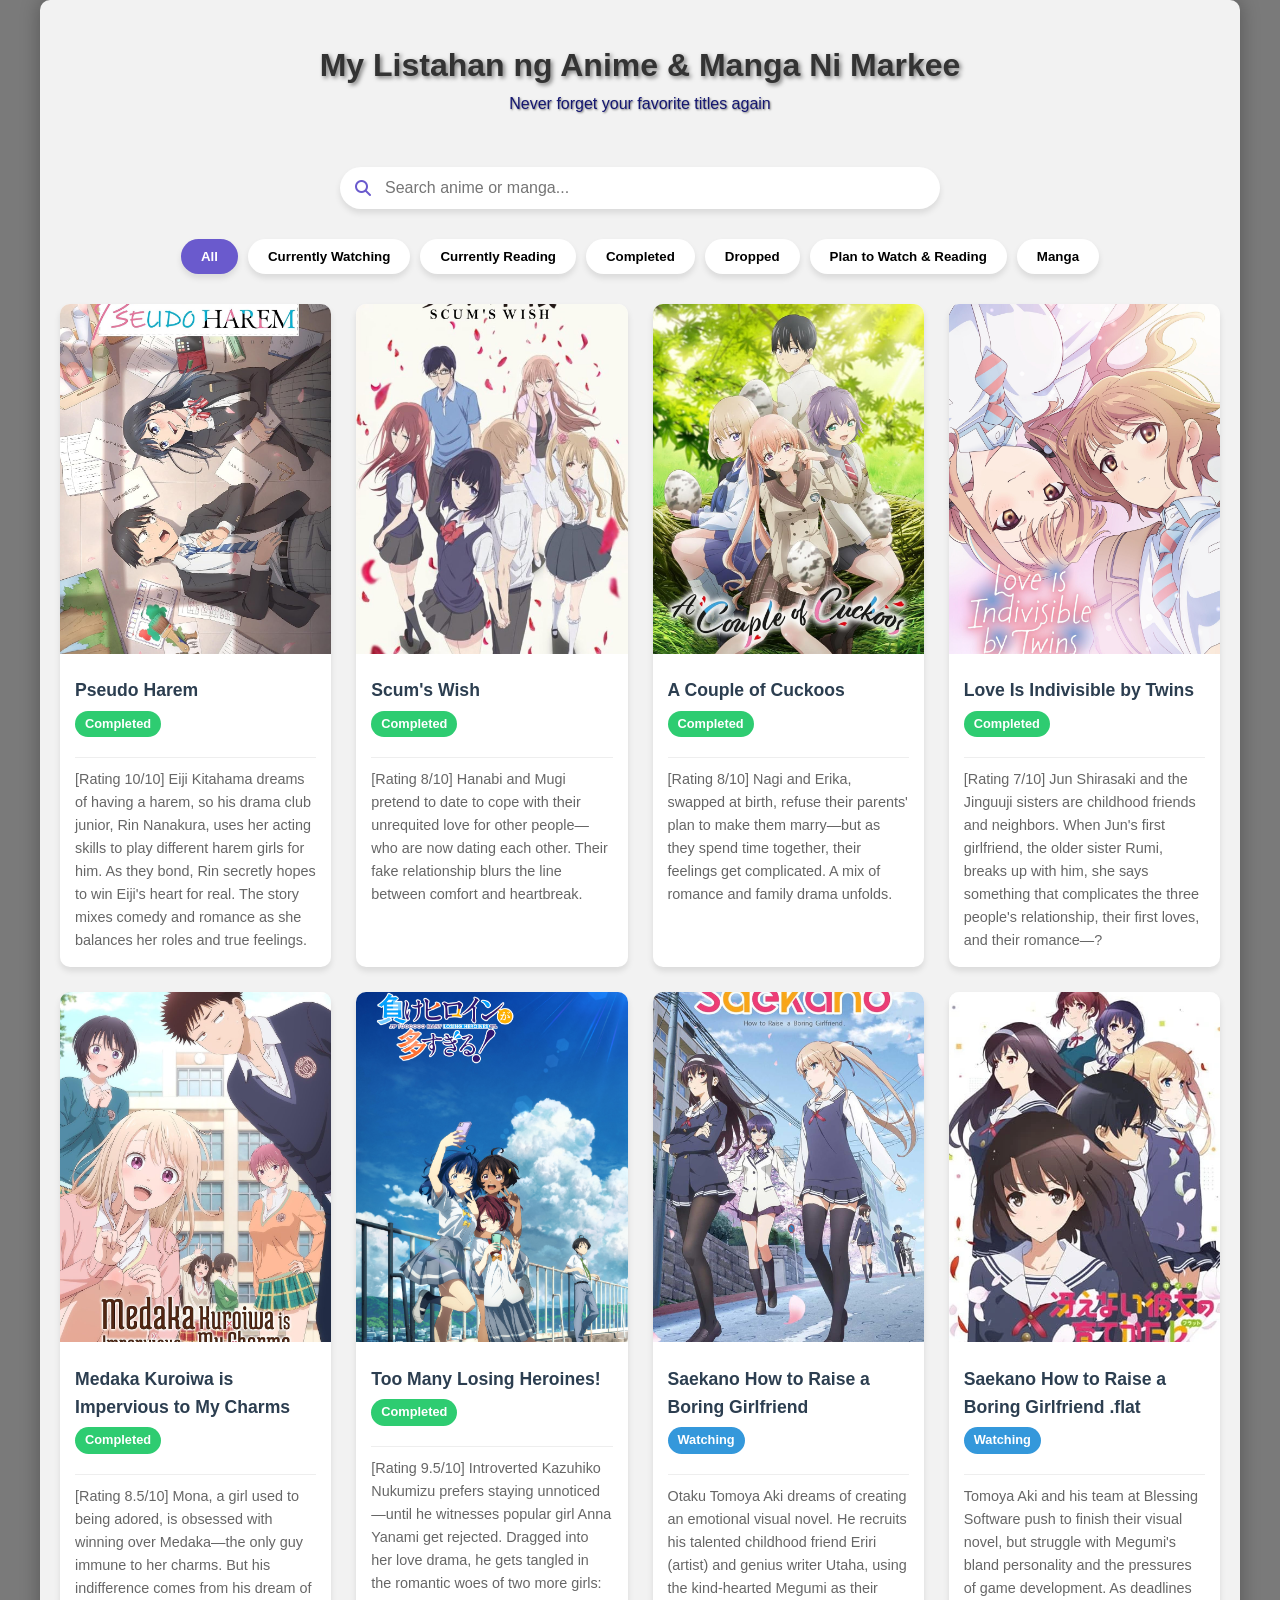
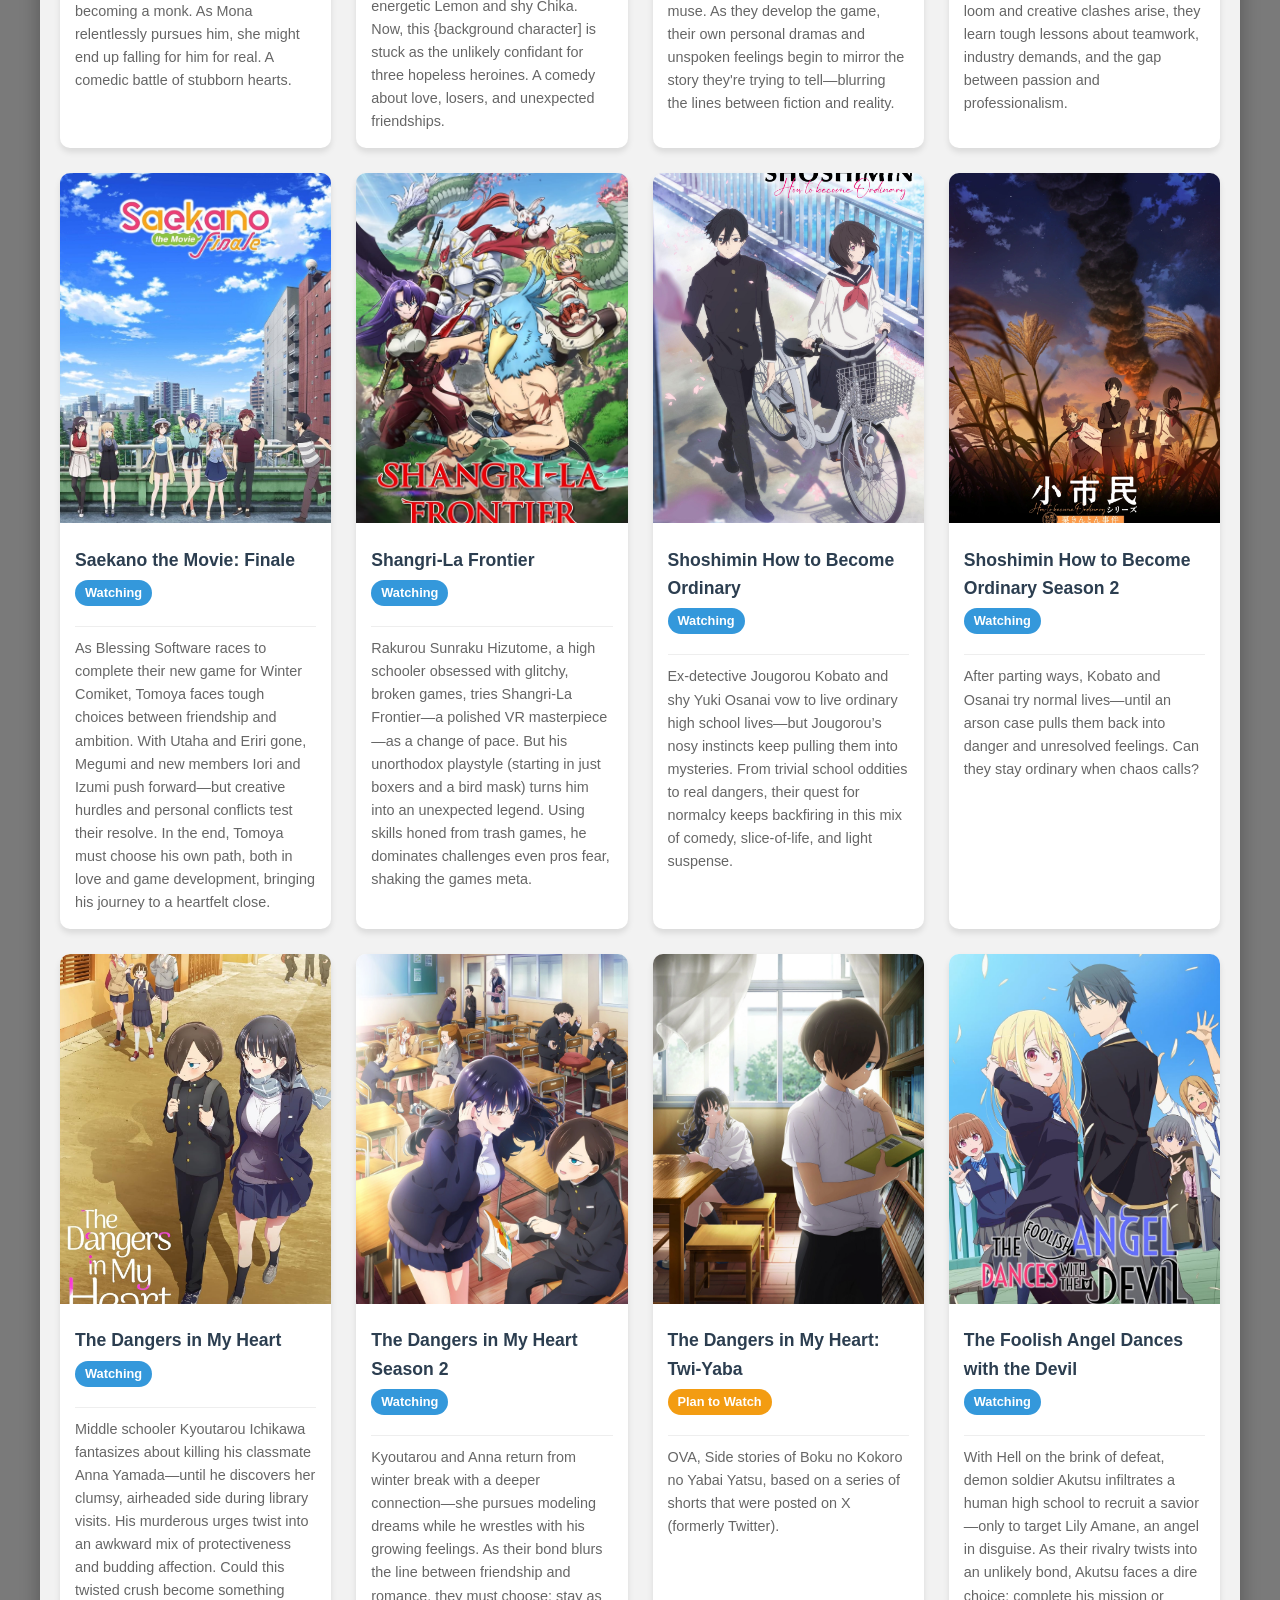
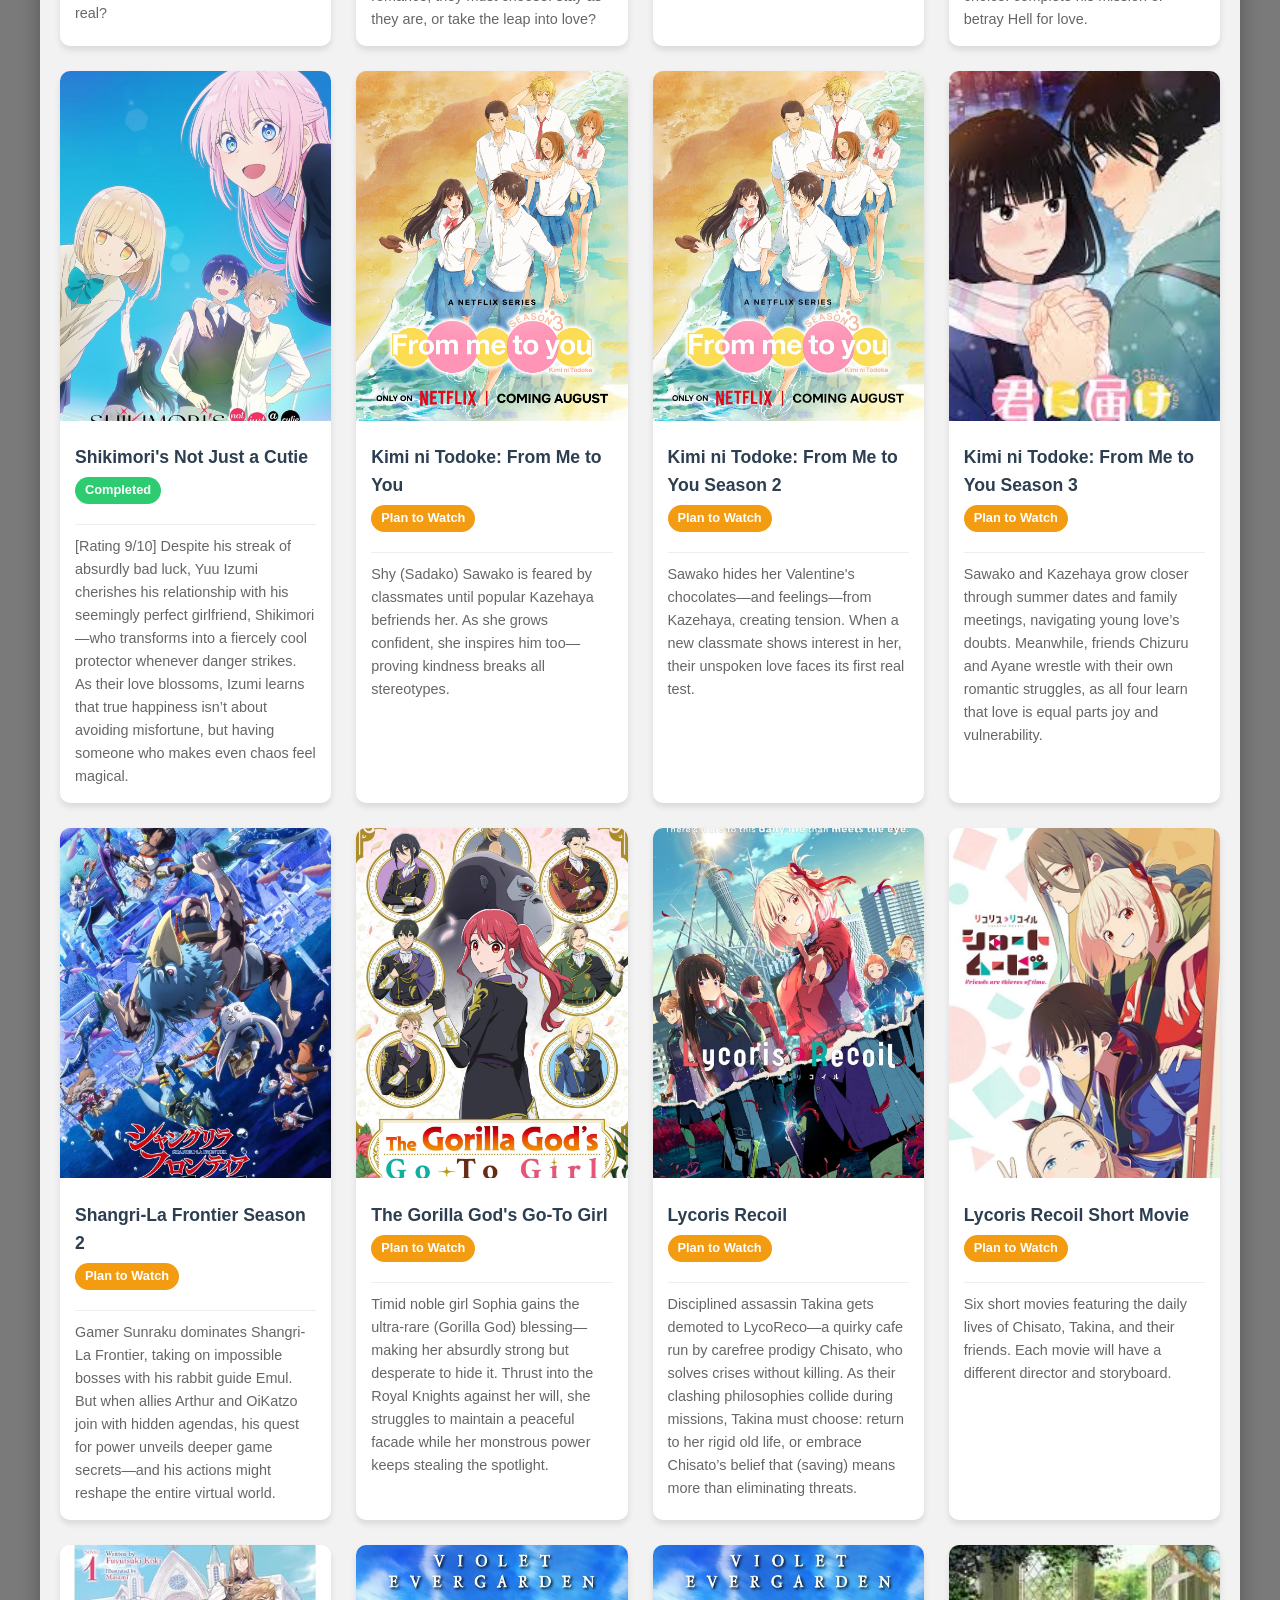
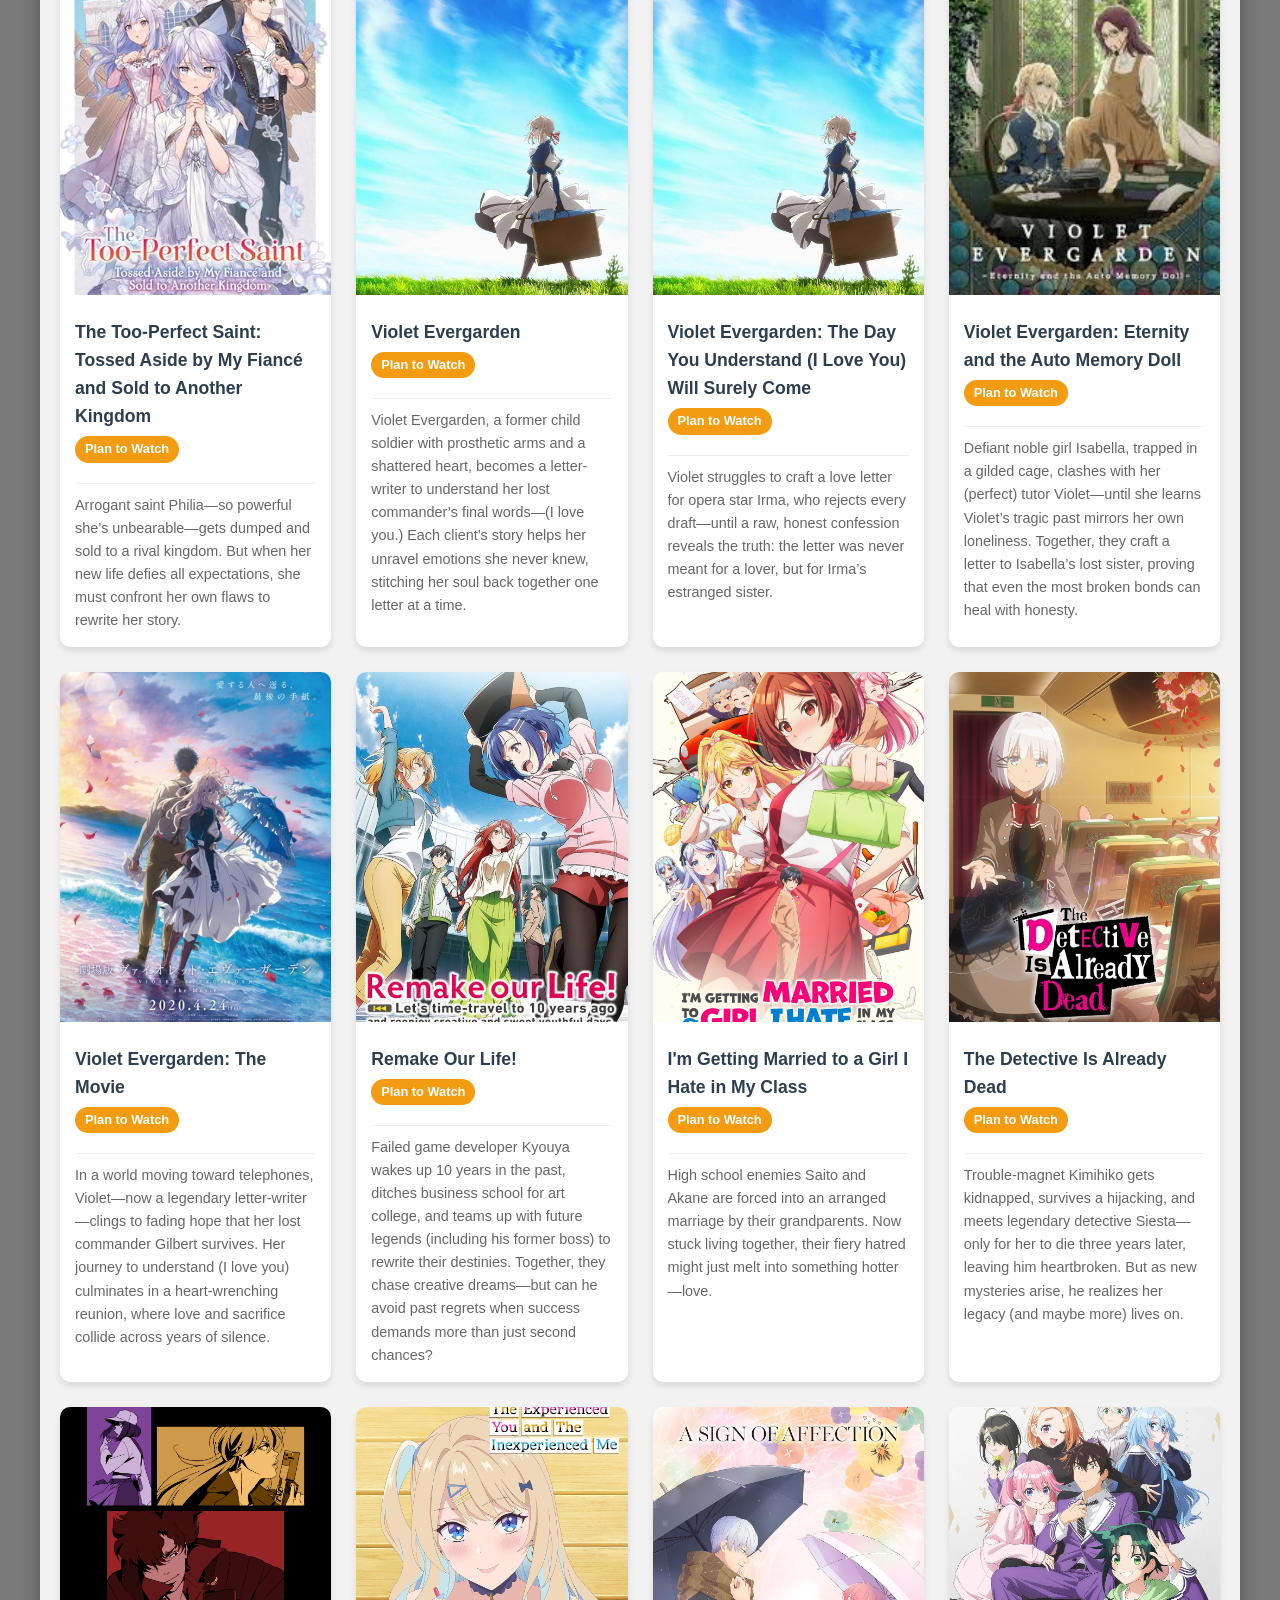
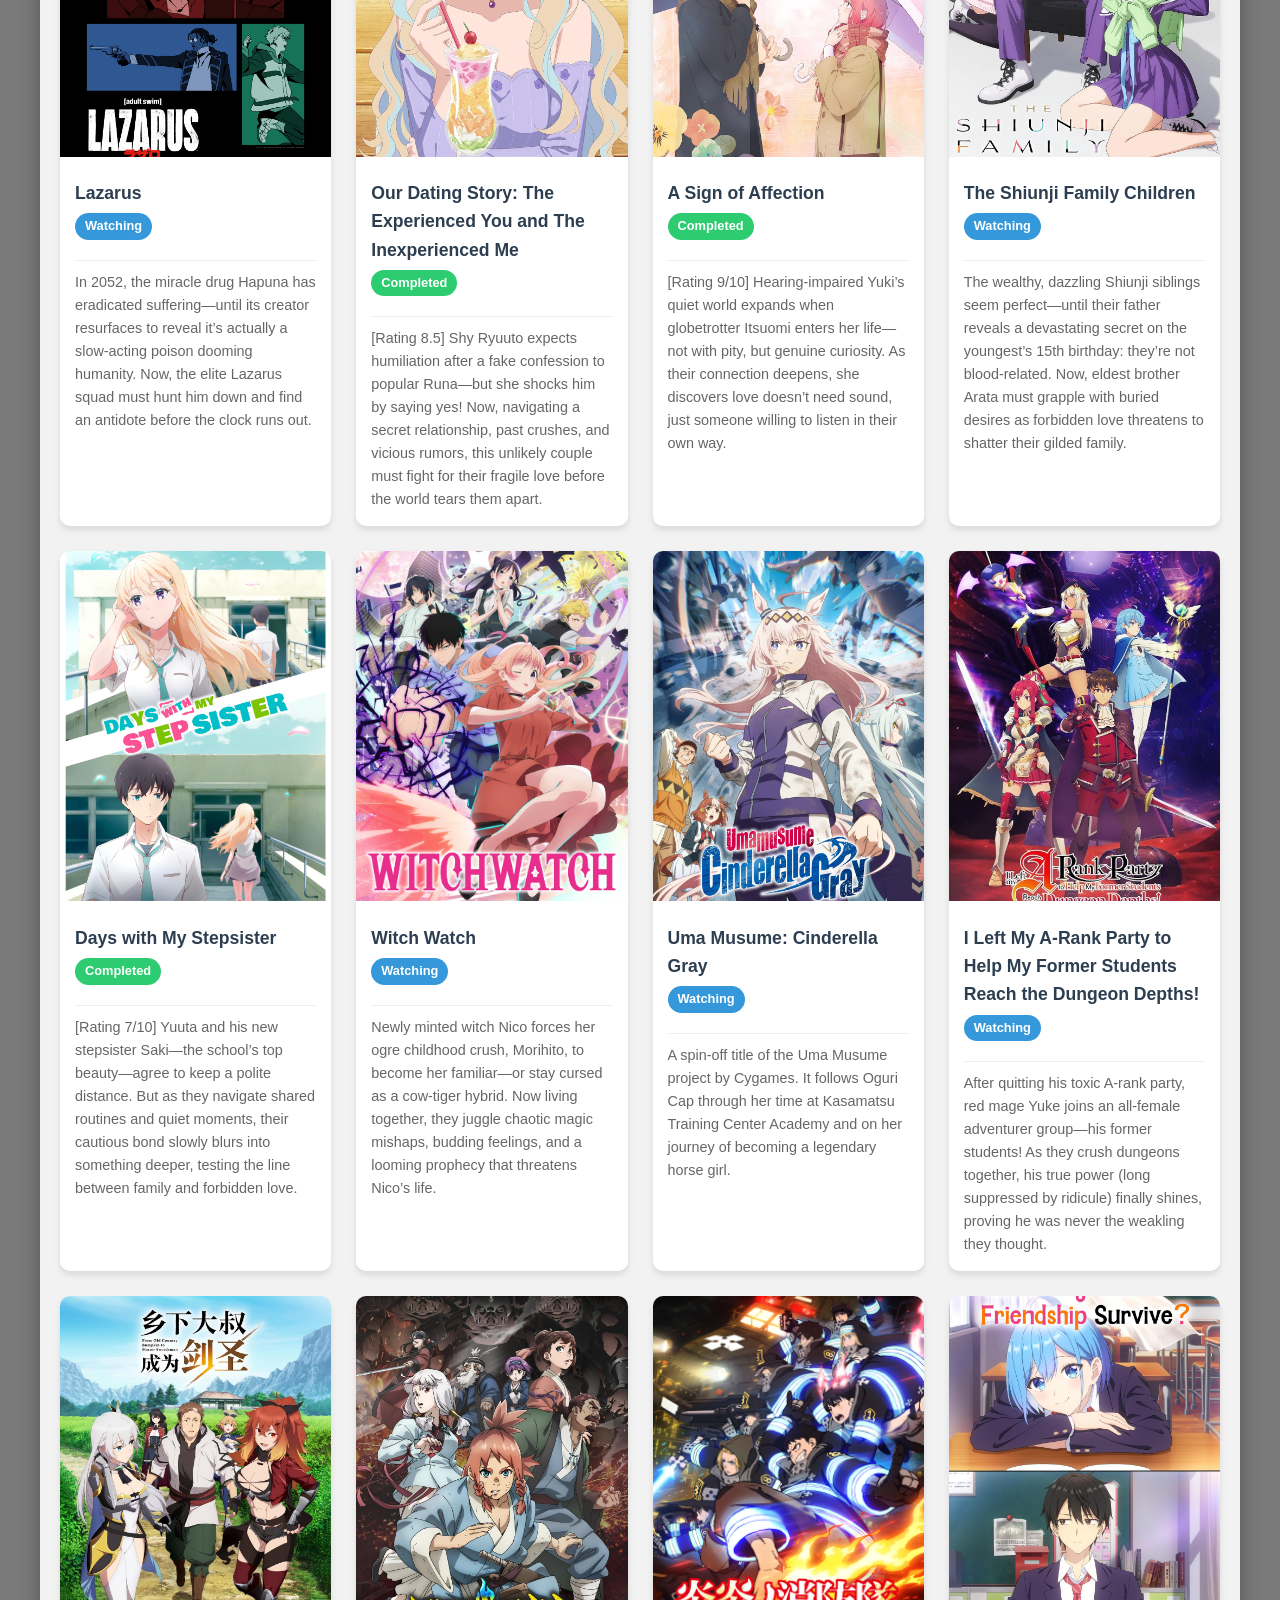
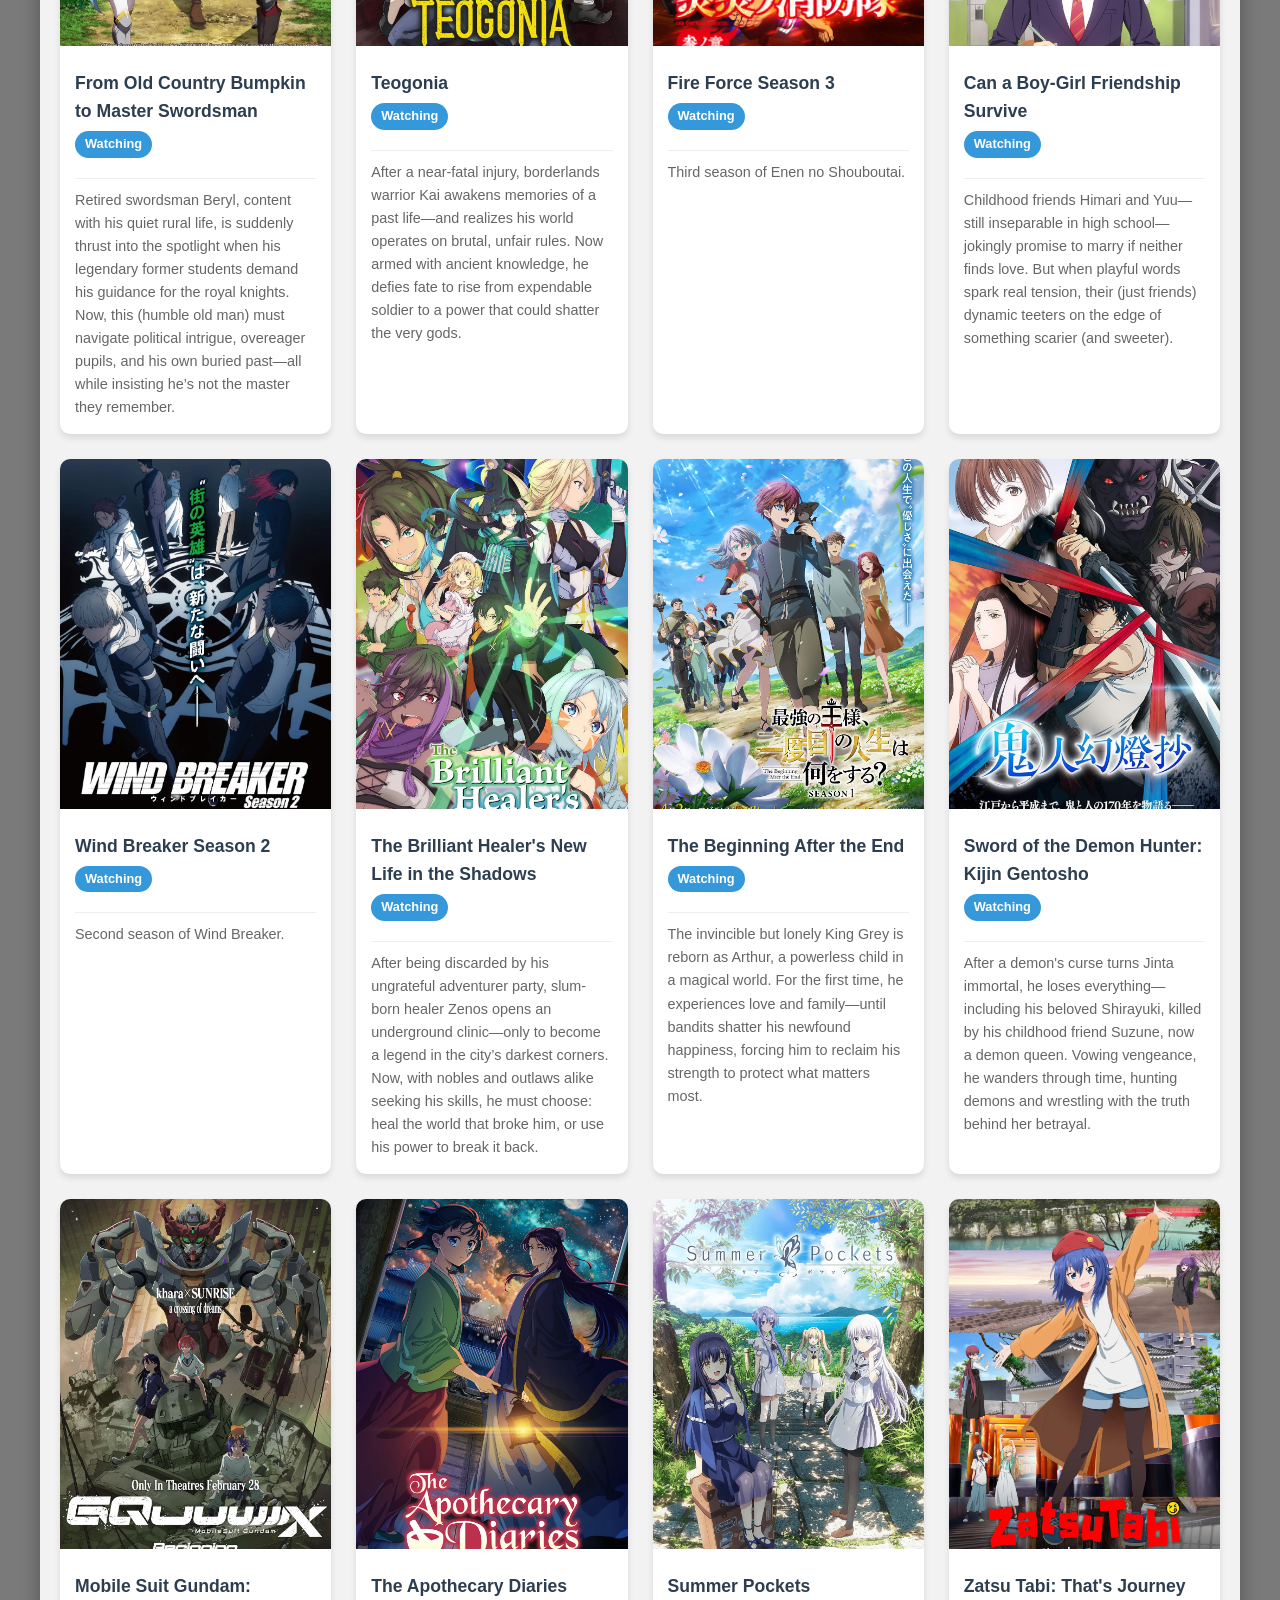
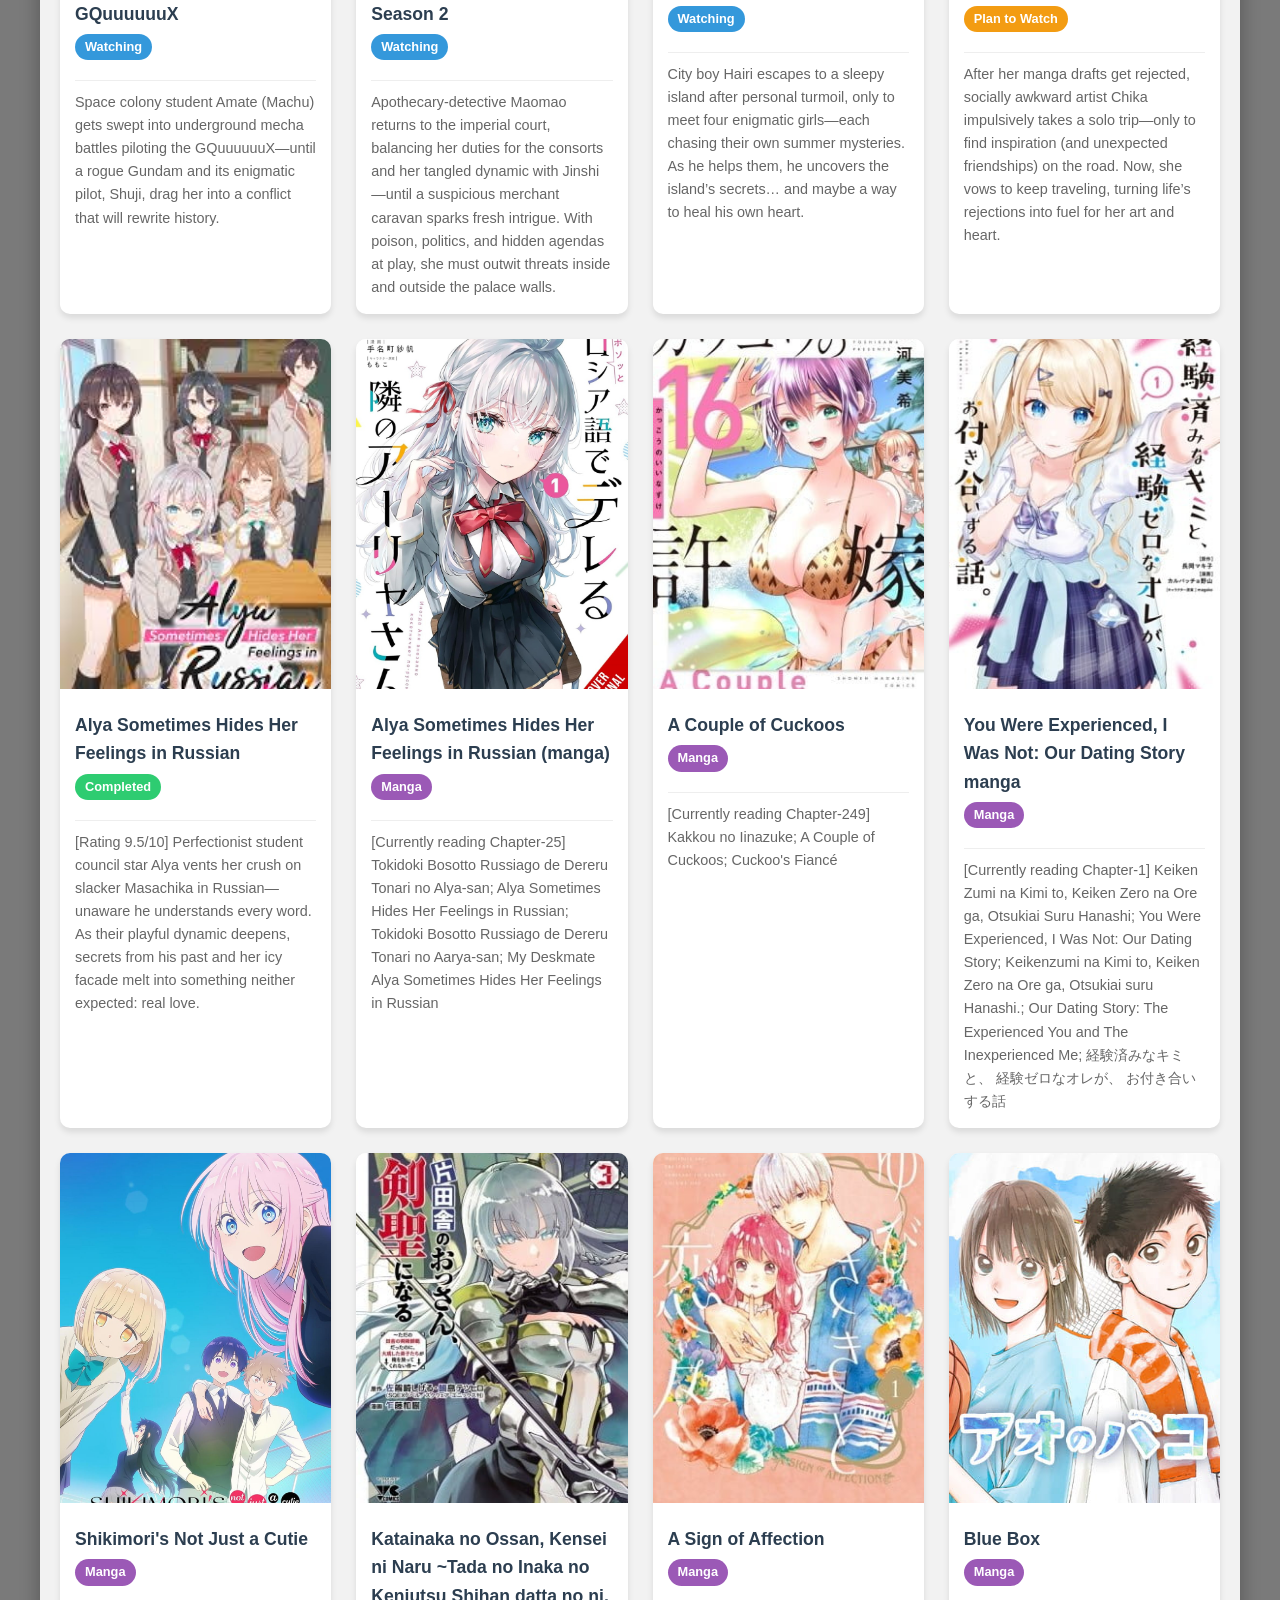
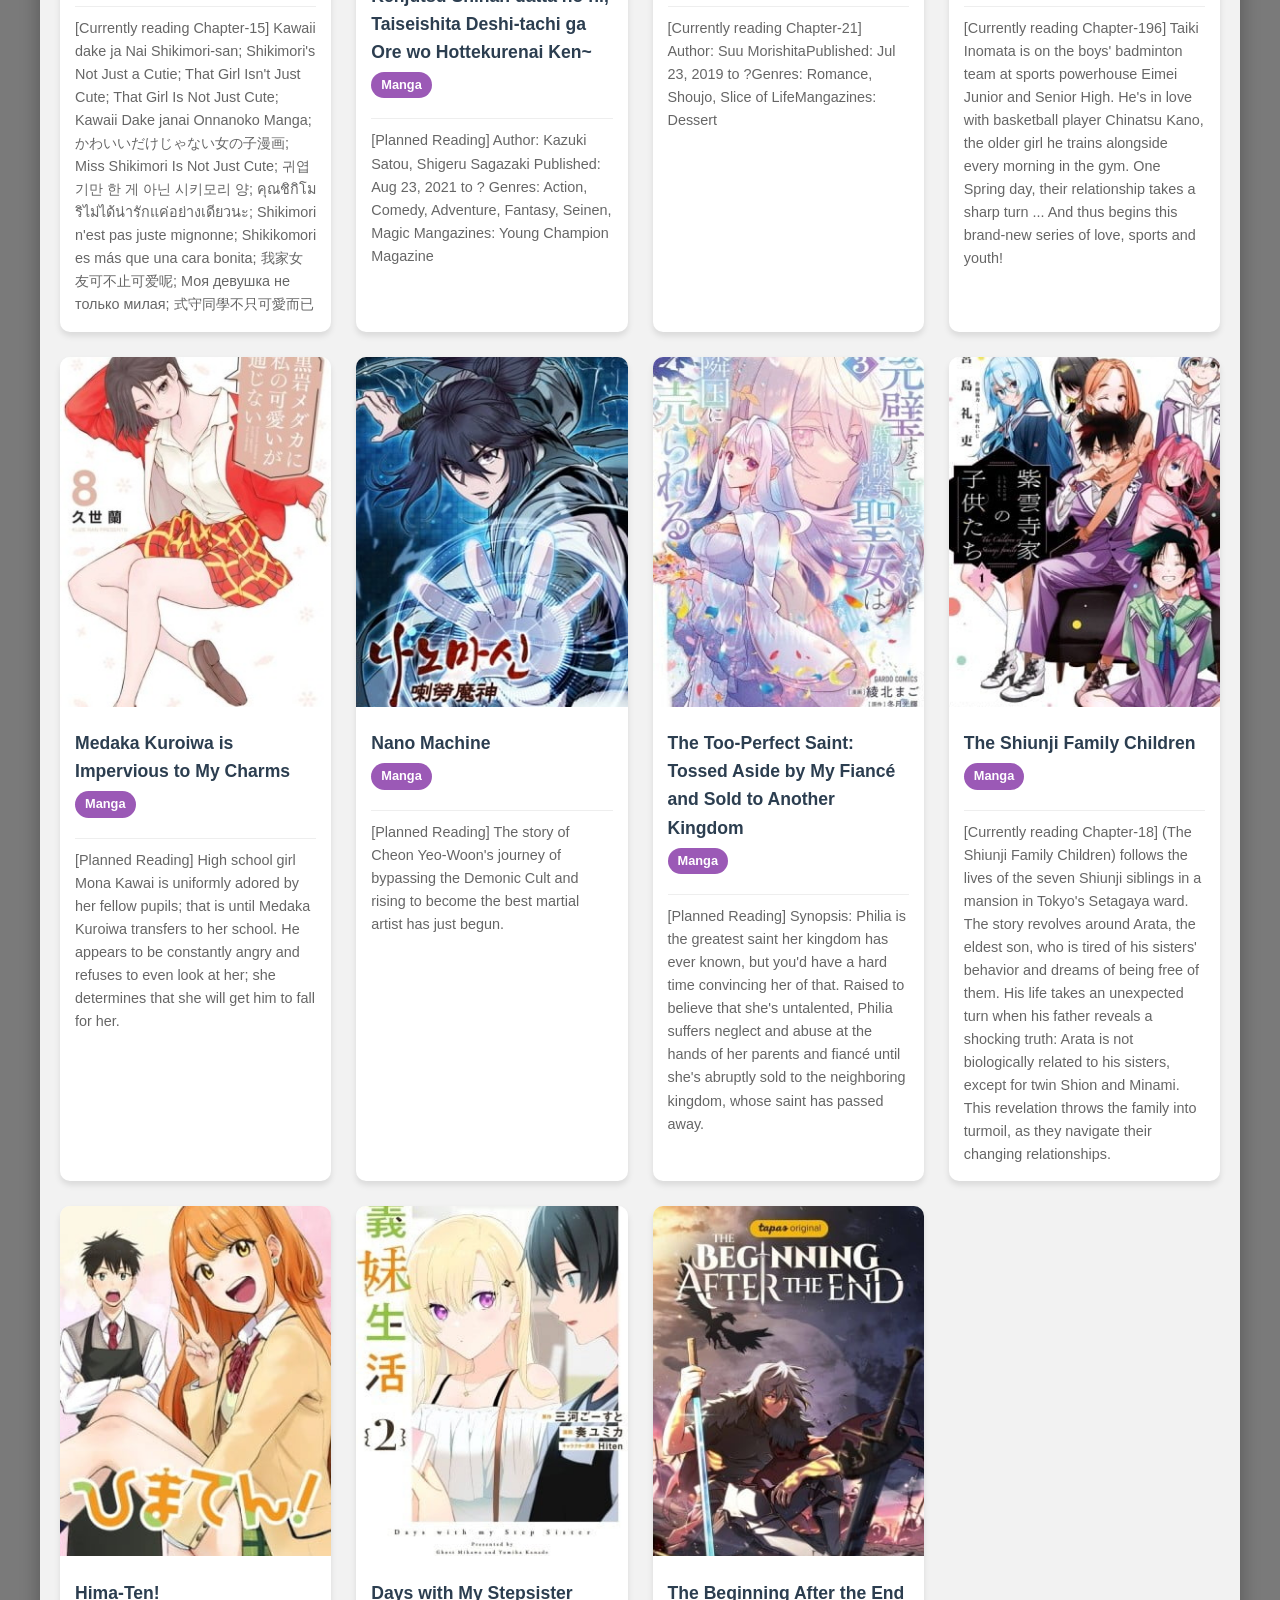
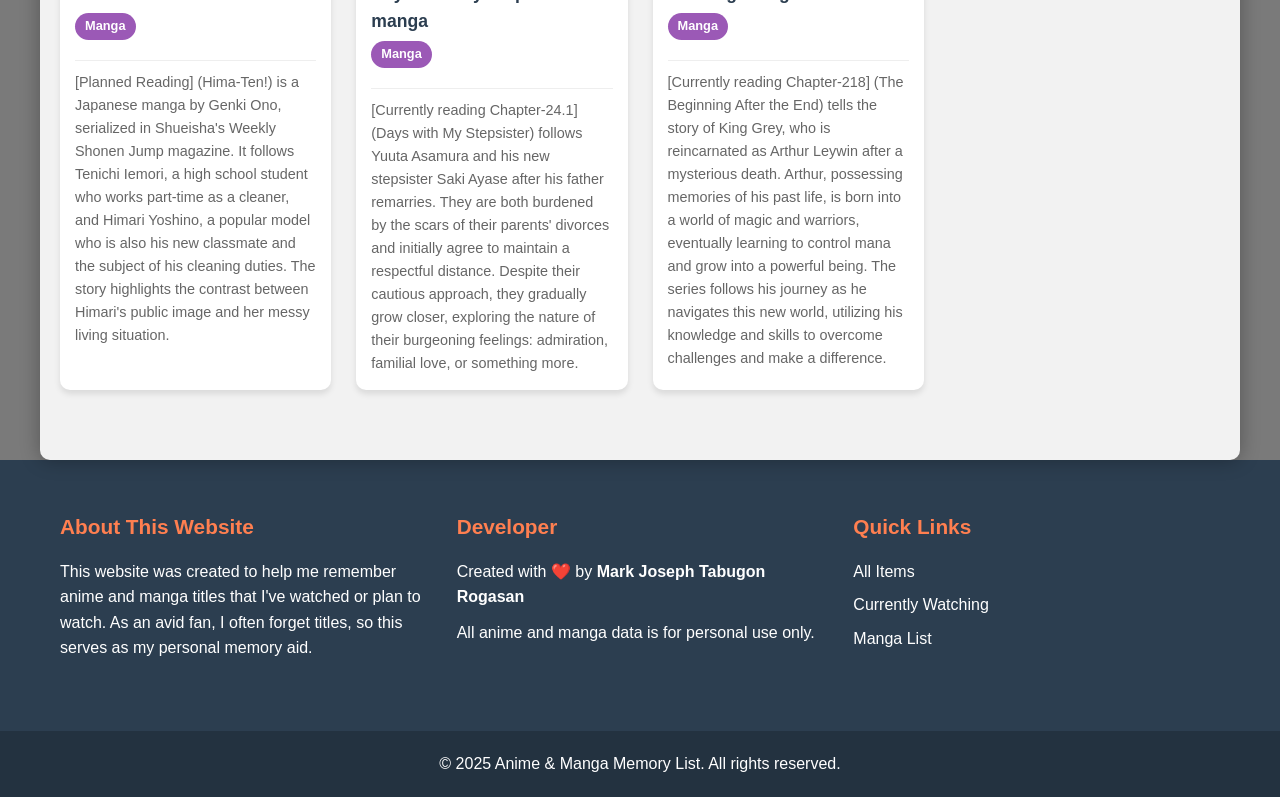
==== index.html @ 75f12914 "Add files via upload" ====
<!DOCTYPE html>
<html lang="en">
<head>
    <meta charset="UTF-8">
    <meta name="viewport" content="width=device-width, initial-scale=1.0">
    <title>My Listahan ng Anime & Manga Ni Markee</title>
    <link rel="stylesheet" href="https://cdnjs.cloudflare.com/ajax/libs/font-awesome/6.4.0/css/all.min.css">
    <link rel="stylesheet" href="style.css">
    <link rel="icon" type="image/png" href="picture/icon.png">
</head>
<body>
    <!-- Loading Screen -->
    <div class="loading-screen" id="loadingScreen">
        <div class="loading-content">
            <img src="image/loading.gif" alt="Meron Loading Image" class="loading-image">
            <div class="loading-spinner"></div>
            <p>Loading your Listahan...</p>
        </div>
    </div>

    <!-- Main Content -->
    <div class="container" id="mainContent">
        <header>
            <h1>My Listahan ng Anime & Manga Ni Markee</h1>
            <p>Never forget your favorite titles again</p>
        </header>

        <div class="search-container">
            <input type="text" id="searchInput" placeholder="Search anime or manga...">
            <i class="fas fa-search search-icon"></i>
        </div>

        <div class="tabs">
            <button class="tab-button active" data-category="all">All</button>
            <button class="tab-button" data-category="watching">Currently Watching</button>
            <button class="tab-button" data-category="reading">Currently Reading</button>
            <button class="tab-button" data-category="completed">Completed</button>
            <button class="tab-button" data-category="dropped">Dropped</button>
            <button class="tab-button" data-category="planned">Plan to Watch & Reading</button>
            <button class="tab-button" data-category="manga">Manga</button>
        </div>

        <div class="content-grid" id="contentGrid">
            <!-- Items will be loaded here via JavaScript -->
        </div>

        <!-- Video Modal -->
        <div class="modal" id="videoModal">
            <div class="modal-content">
                <span class="close-modal">&times;</span>
                <div class="video-container">
                    <iframe id="videoFrame" width="560" height="315" frameborder="0" allowfullscreen></iframe>
                </div>
                <div class="video-notes" id="videoNotes"></div>
            </div>
        </div>
    </div>

    <footer>
        <div class="footer-content">
            <div class="footer-section">
                <h3>About This Website</h3>
                <p>This website was created to help me remember anime and manga titles that I've watched or plan to watch. As an avid fan, I often forget titles, so this serves as my personal memory aid.</p>
            </div>
            <div class="footer-section">
                <h3>Developer</h3>
                <p>Created with ❤️ by <strong>Mark Joseph Tabugon Rogasan</strong></p>
                <p>All anime and manga data is for personal use only.</p>
            </div>
            <div class="footer-section">
                <h3>Quick Links</h3>
                <ul>
                    <li><a href="#" class="tab-link" data-category="all">All Items</a></li>
                    <li><a href="#" class="tab-link" data-category="watching">Currently Watching</a></li>
                    <li><a href="#" class="tab-link" data-category="manga">Manga List</a></li>
                </ul>
            </div>
        </div>
        <div class="footer-bottom">
            <p>&copy; 2025 Anime & Manga Memory List. All rights reserved.</p>
        </div>
    </footer>

    <script src="script.js"></script>
</body>
</html>
---- style.css ----
:root {
    --primary-color: #6a5acd;
    --secondary-color: #9370db;
    --accent-color: #ff7f50;
    --dark-color: #2c3e50;
    --light-color: #f8f9fa;
    --text-color: #333;
    --text-light: #fff;
    --shadow: 0 4px 6px rgba(0, 0, 0, 0.1);
    --transition: all 0.3s ease;
}

* {
    margin: 0;
    padding: 0;
    box-sizing: border-box;
    font-family: 'Segoe UI', Tahoma, Geneva, Verdana, sans-serif;
}

body {
    background-color: #f5f5f5;
    color: var(--text-color);
    line-height: 1.6;
}

/* Loading Screen */
.loading-screen {
    position: fixed;
    top: 0;
    left: 0;
    width: 100%;
    height: 100%;
    background-color: var(--dark-color);
    display: flex;
    justify-content: center;
    align-items: center;
    z-index: 9999;
    transition: opacity 0.5s ease;
}

.loading-content {
    text-align: center;
    color: var(--text-light);
}

.loading-image {
    width: 150px;
    height: 150px;
    object-fit: contain;
    margin-bottom: 20px;
    border-radius: 50%;
    animation: pulse 2s infinite;
}

.loading-spinner {
    border: 5px solid rgba(255, 255, 255, 0.3);
    border-radius: 50%;
    border-top: 5px solid var(--accent-color);
    width: 50px;
    height: 50px;
    animation: spin 1s linear infinite;
    margin: 20px auto;
}
/* ===== Background Styles ===== */
body {
    background-image: url('image/background.jpg');
    background-size: cover;
    background-attachment: fixed;
    background-position: center;
    background-repeat: no-repeat;
    min-height: 100vh;
    position: relative;
}

body::before {
    content: '';
    position: absolute;
    top: 0;
    left: 0;
    width: 100%;
    height: 100%;
    background-color: rgba(0, 0, 0, 0.5); /* Dark overlay for better readability */
    z-index: -1;
}

.container {
    background-color: rgba(255, 255, 255, 0.9); /* Semi-transparent white background */
    border-radius: 10px;
    box-shadow: 0 0 20px rgba(0, 0, 0, 0.3);
    margin: 20px auto;
    padding: 20px;
    max-width: 1200px;
    position: relative;
    z-index: 1;
}


@keyframes spin {
    0% { transform: rotate(0deg); }
    100% { transform: rotate(360deg); }
}

@keyframes pulse {
    0% { transform: scale(1); }
    50% { transform: scale(1.1); }
    100% { transform: scale(1); }
}

/* Main Container */
.container {
    max-width: 1200px;
    margin: 0 auto;
    padding: 20px;
    opacity: 0;
    transform: translateY(20px);
    transition: var(--transition);
}

.container.loaded {
    opacity: 1;
    transform: translateY(0);
}

header {
    text-align: center;
    margin-bottom: 30px;
    padding: 20px 0;
}

header h1 {
    color: #1a1a1a;    /* Almost black */
color: #2e2e2e;    /* Super dark gray */
color: #333333;    /* Common dark UI gray */


    text-shadow: 2px 2px 4px rgba(0, 0, 0, 0.5);
}

header p {
    color: #141670;
    text-shadow: 1px 1px 2px rgba(0, 0, 0, 0.5);
}

/* Search */
.search-container {
    position: relative;
    max-width: 600px;
    margin: 0 auto 30px;
}

#searchInput {
    width: 100%;
    padding: 12px 20px;
    padding-left: 45px;
    border: none;
    border-radius: 30px;
    font-size: 1rem;
    box-shadow: var(--shadow);
    transition: var(--transition);
}

#searchInput:focus {
    outline: none;
    box-shadow: 0 4px 12px rgba(0, 0, 0, 0.15);
}

.search-icon {
    position: absolute;
    left: 15px;
    top: 50%;
    transform: translateY(-50%);
    color: var(--primary-color);
}

/* Tabs */
.tabs {
    display: flex;
    justify-content: center;
    flex-wrap: wrap;
    gap: 10px;
    margin-bottom: 30px;
}

.tab-button {
    padding: 10px 20px;
    background-color: white;
    border: none;
    border-radius: 30px;
    cursor: pointer;
    font-weight: 600;
    transition: var(--transition);
    box-shadow: var(--shadow);
}

.tab-button:hover {
    background-color: var(--secondary-color);
    color: white;
}

.tab-button.active {
    background-color: var(--primary-color);
    color: white;
}

/* Content Grid */
.content-grid {
    display: grid;
    grid-template-columns: repeat(auto-fill, minmax(250px, 1fr));
    gap: 25px;
    margin-bottom: 50px;
}

.content-item {
    background-color: white;
    border-radius: 10px;
    overflow: hidden;
    box-shadow: var(--shadow);
    transition: var(--transition);
    position: relative;
}

.content-item:hover {
    transform: translateY(-5px);
    box-shadow: 0 10px 20px rgba(0, 0, 0, 0.1);
}

.item-image {
    width: 100%;
    height: 350px;
    object-fit: cover;
    cursor: pointer;
    position: relative;
}

.item-image::after {
    content: '';
    position: absolute;
    top: 0;
    left: 0;
    width: 100%;
    height: 100%;
    background-color: rgba(0, 0, 0, 0.3);
    opacity: 0;
    transition: var(--transition);
}

.item-image:hover::after {
    opacity: 1;
}

.play-button {
    position: absolute;
    top: 50%;
    left: 50%;
    transform: translate(-50%, -50%);
    color: white;
    font-size: 3rem;
    opacity: 0;
    transition: var(--transition);
    z-index: 2;
}

.content-item:hover .play-button {
    opacity: 0.8;
}

.item-info {
    padding: 15px;
}

.item-title {
    font-size: 1.1rem;
    margin-bottom: 5px;
    color: var(--dark-color);
}

.item-status {
    display: inline-block;
    padding: 3px 10px;
    border-radius: 20px;
    font-size: 0.8rem;
    font-weight: 600;
    margin-bottom: 10px;
}

.status-watching {
    background-color: #3498db;
    color: white;
}

.status-completed {
    background-color: #2ecc71;
    color: white;
}

.status-dropped {
    background-color: #e74c3c;
    color: white;
}

.status-planned {
    background-color: #f39c12;
    color: white;
}

.status-manga {
    background-color: #9b59b6;
    color: white;
}

.item-notes {
    font-size: 0.9rem;
    color: #666;
    margin-top: 10px;
    padding-top: 10px;
    border-top: 1px solid #eee;
}

/* Modal */
.modal {
    display: none;
    position: fixed;
    top: 0;
    left: 0;
    width: 100%;
    height: 100%;
    background-color: rgba(0, 0, 0, 0.8);
    z-index: 1000;
    overflow: auto;
}

.modal-content {
    background-color: white;
    margin: 5% auto;
    padding: 20px;
    border-radius: 10px;
    max-width: 800px;
    width: 90%;
    position: relative;
}

.close-modal {
    position: absolute;
    top: 10px;
    right: 20px;
    font-size: 2rem;
    color: #aaa;
    cursor: pointer;
    transition: var(--transition);
}

.close-modal:hover {
    color: var(--dark-color);
}

.video-container {
    position: relative;
    padding-bottom: 56.25%;
    height: 0;
    overflow: hidden;
    margin-bottom: 20px;
}

.video-container iframe {
    position: absolute;
    top: 0;
    left: 0;
    width: 100%;
    height: 100%;
}

.video-notes {
    padding: 15px;
    background-color: #f9f9f9;
    border-radius: 5px;
}

/* Footer */
footer {
    background-color: var(--dark-color);
    color: var(--text-light);
    padding: 50px 0 0;
}

.footer-content {
    max-width: 1200px;
    margin: 0 auto;
    display: grid;
    grid-template-columns: repeat(auto-fit, minmax(300px, 1fr));
    gap: 30px;
    padding: 0 20px;
}

.footer-section {
    margin-bottom: 30px;
}

.footer-section h3 {
    font-size: 1.3rem;
    margin-bottom: 15px;
    color: var(--accent-color);
}

.footer-section p {
    margin-bottom: 10px;
}

.footer-section ul {
    list-style: none;
}

.footer-section ul li {
    margin-bottom: 8px;
}

.footer-section ul li a {
    color: var(--text-light);
    text-decoration: none;
    transition: var(--transition);
}

.footer-section ul li a:hover {
    color: var(--accent-color);
}

.footer-bottom {
    text-align: center;
    padding: 20px 0;
    background-color: rgba(0, 0, 0, 0.2);
    margin-top: 30px;
}

/* Responsive */
@media (max-width: 768px) {
    header h1 {
        font-size: 2rem;
    }

    .content-grid {
        grid-template-columns: repeat(auto-fill, minmax(200px, 1fr));
    }

    .item-image {
        height: 250px;
    }

    .modal-content {
        margin: 10% auto;
        width: 95%;
    }
}
/* Add these new status styles to your CSS */
.status-reading {
    background-color: #3498db;
    color: white;
}

.status-complete {
    background-color: #2ecc71;
    color: white;
}

/* Keep existing status styles */
.status-watching {
    background-color: #3498db;
    color: white;
}

.status-completed {
    background-color: #2ecc71;
    color: white;
}

.status-dropped {
    background-color: #e74c3c;
    color: white;
}

.status-planned {
    background-color: #f39c12;
    color: white;
}

.status-manga {
    background-color: #9b59b6;
    color: white;
}
/* Add this to your CSS */
.item-image[data-has-link] {
    cursor: pointer;
}

.item-image[data-has-link]:hover {
    opacity: 0.9;
}

@media (max-width: 480px) {
    .tabs {
        justify-content: flex-start;
        overflow-x: auto;
        padding-bottom: 10px;
        -webkit-overflow-scrolling: touch;
    }

    .tab-button {
        flex: 0 0 auto;
    }

    .content-grid {
        grid-template-columns: 1fr;
    }

    .footer-content {
        grid-template-columns: 1fr;
    }
}
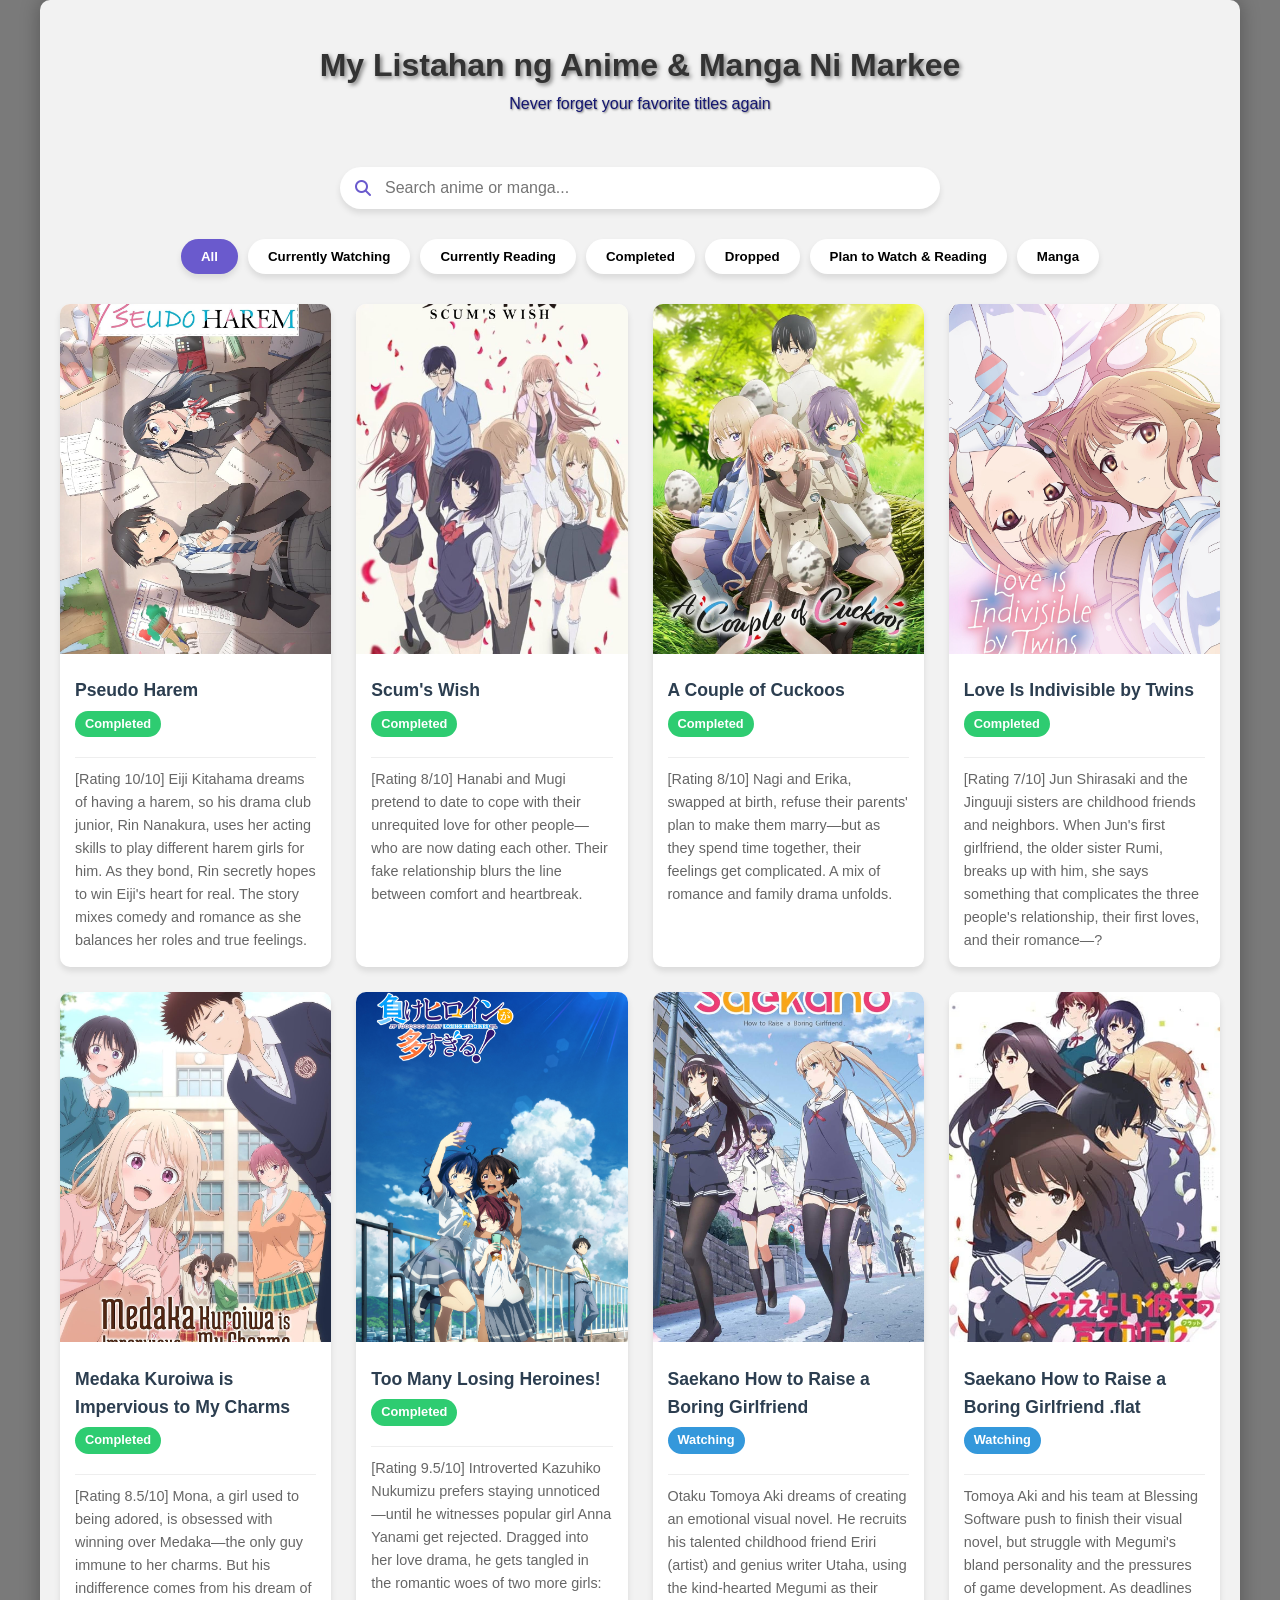
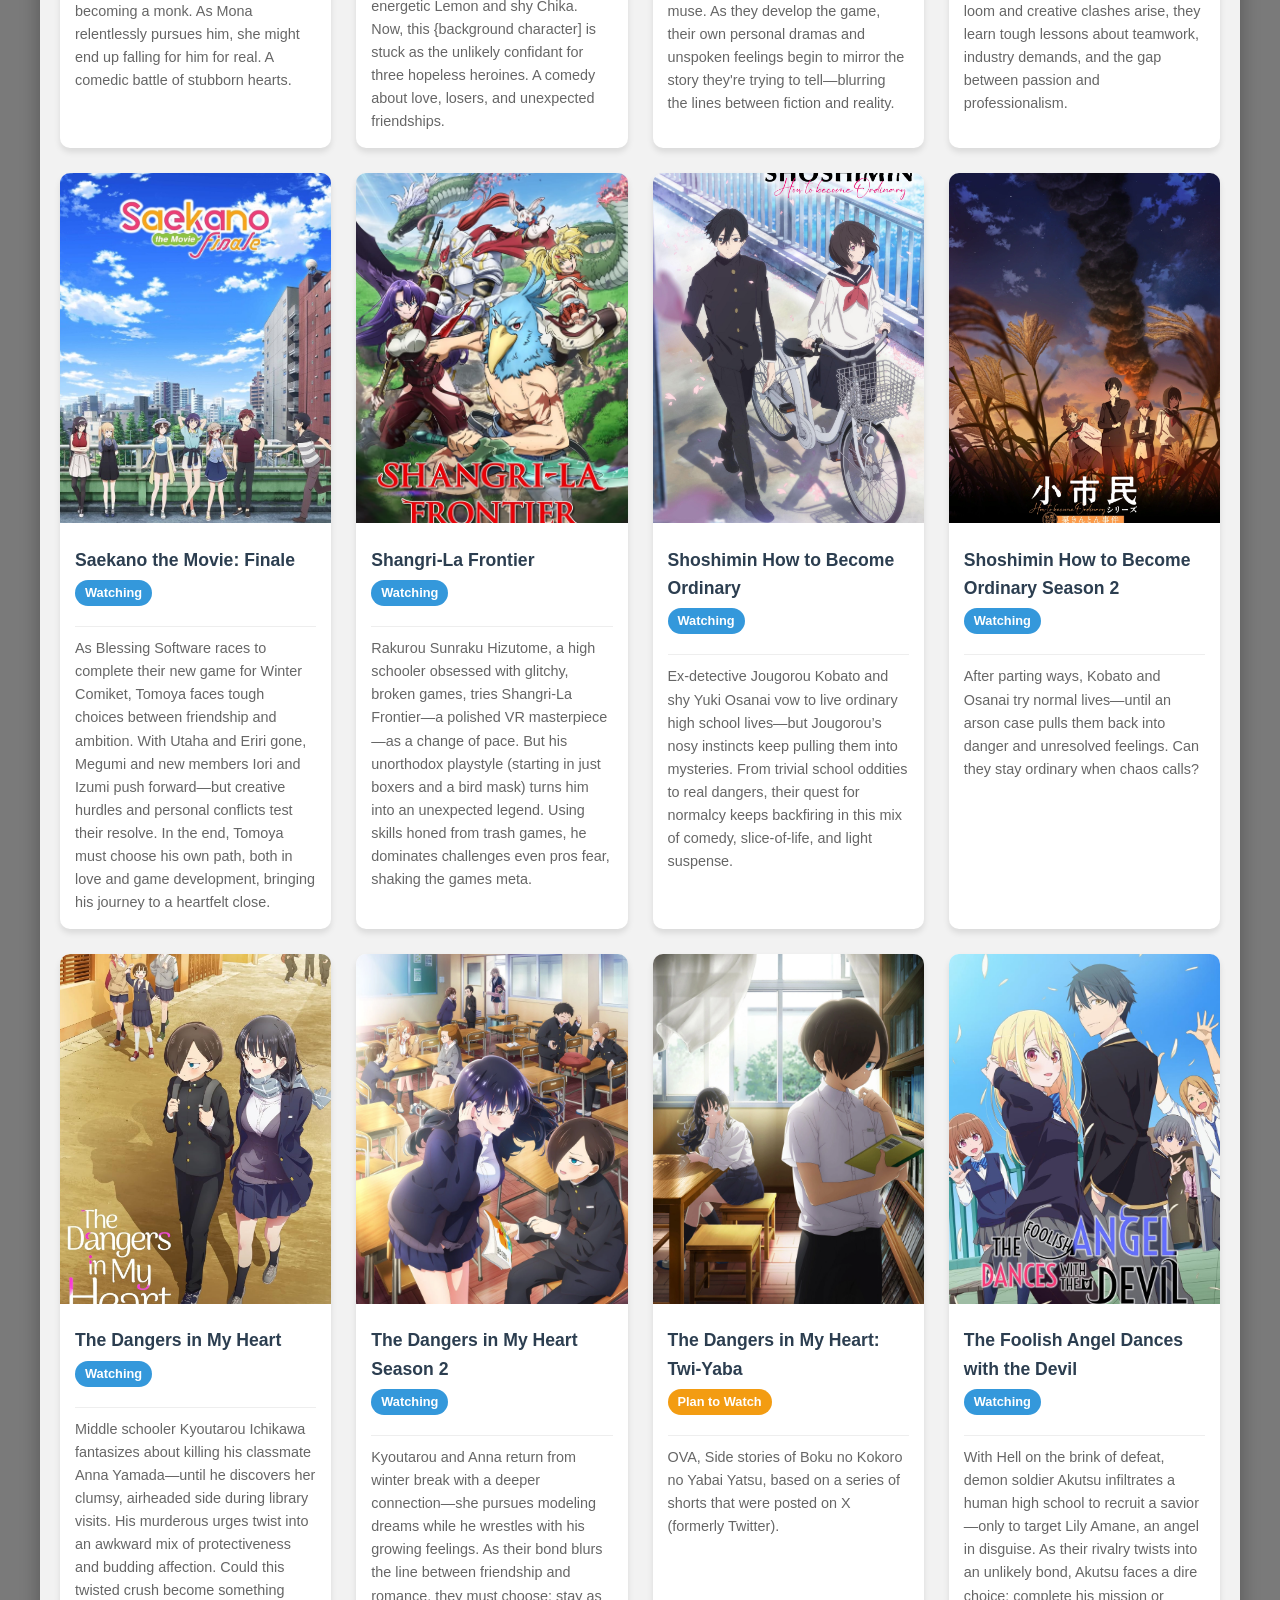
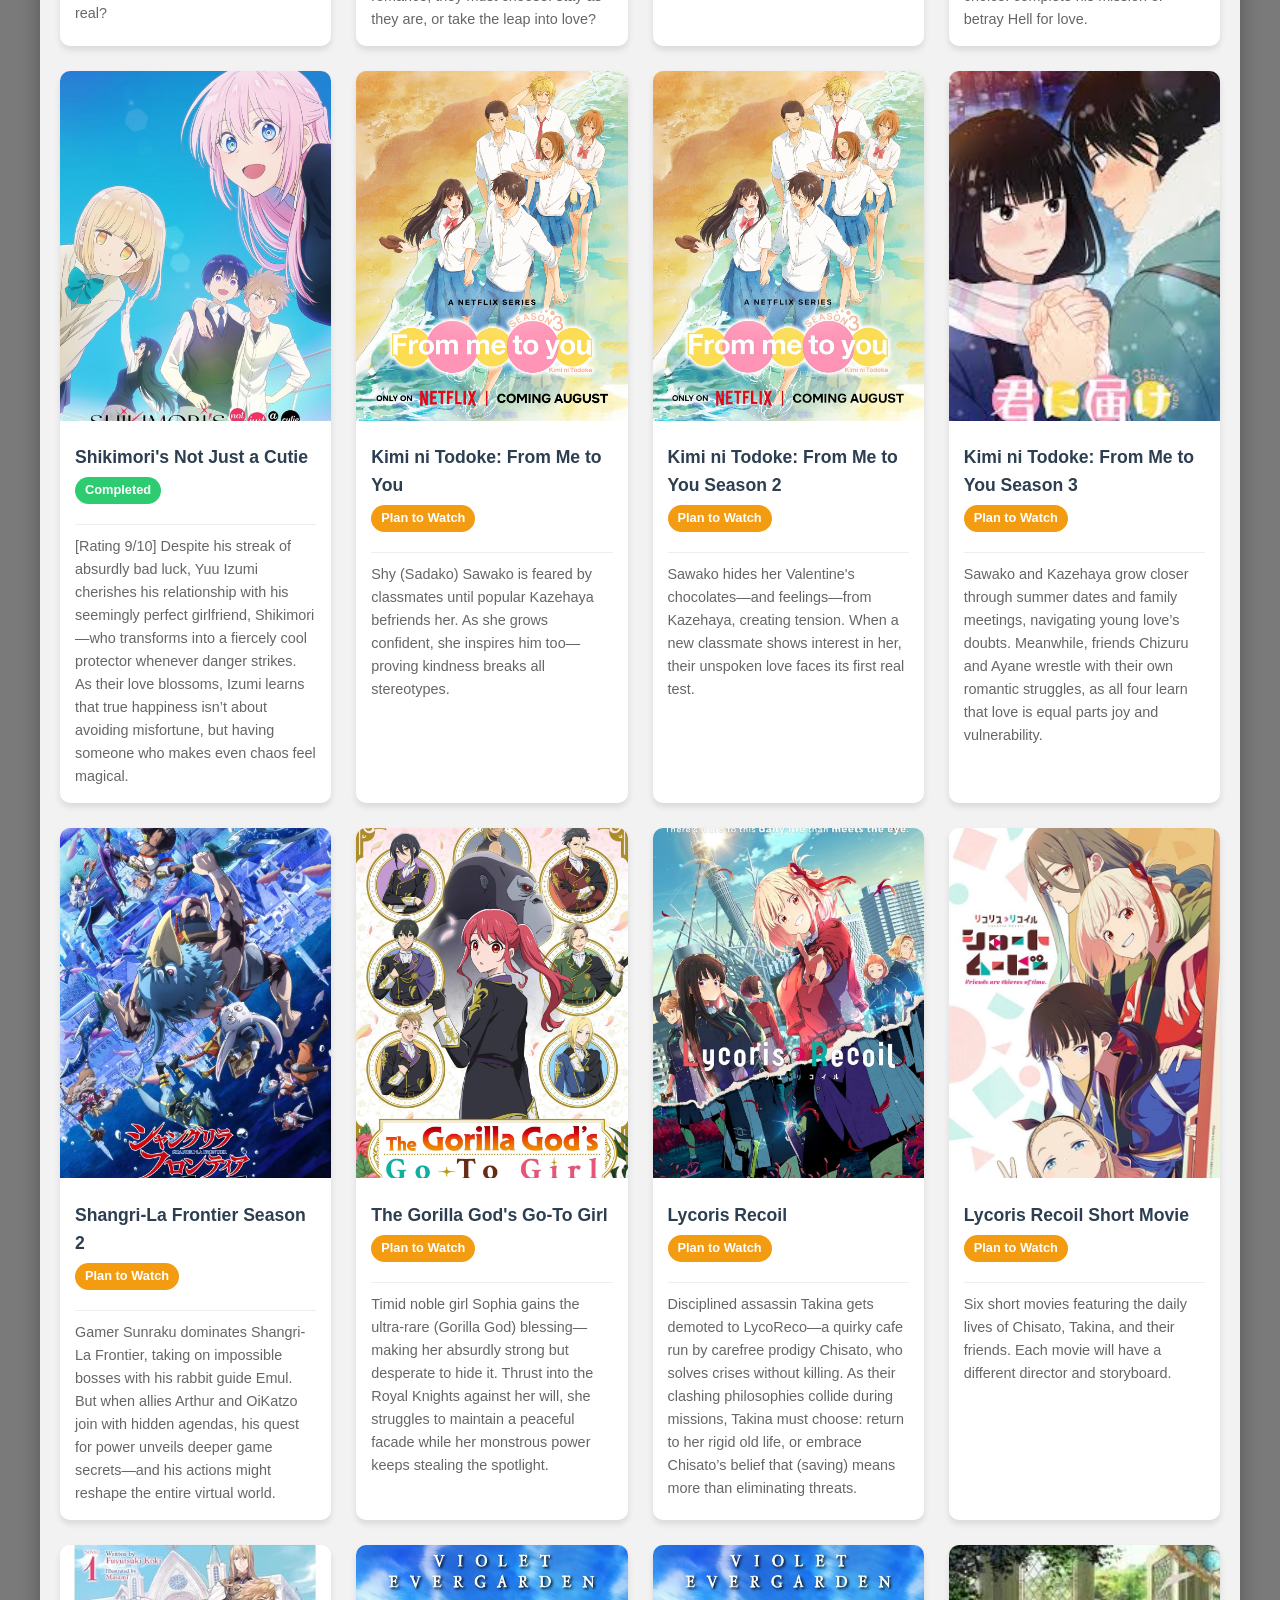
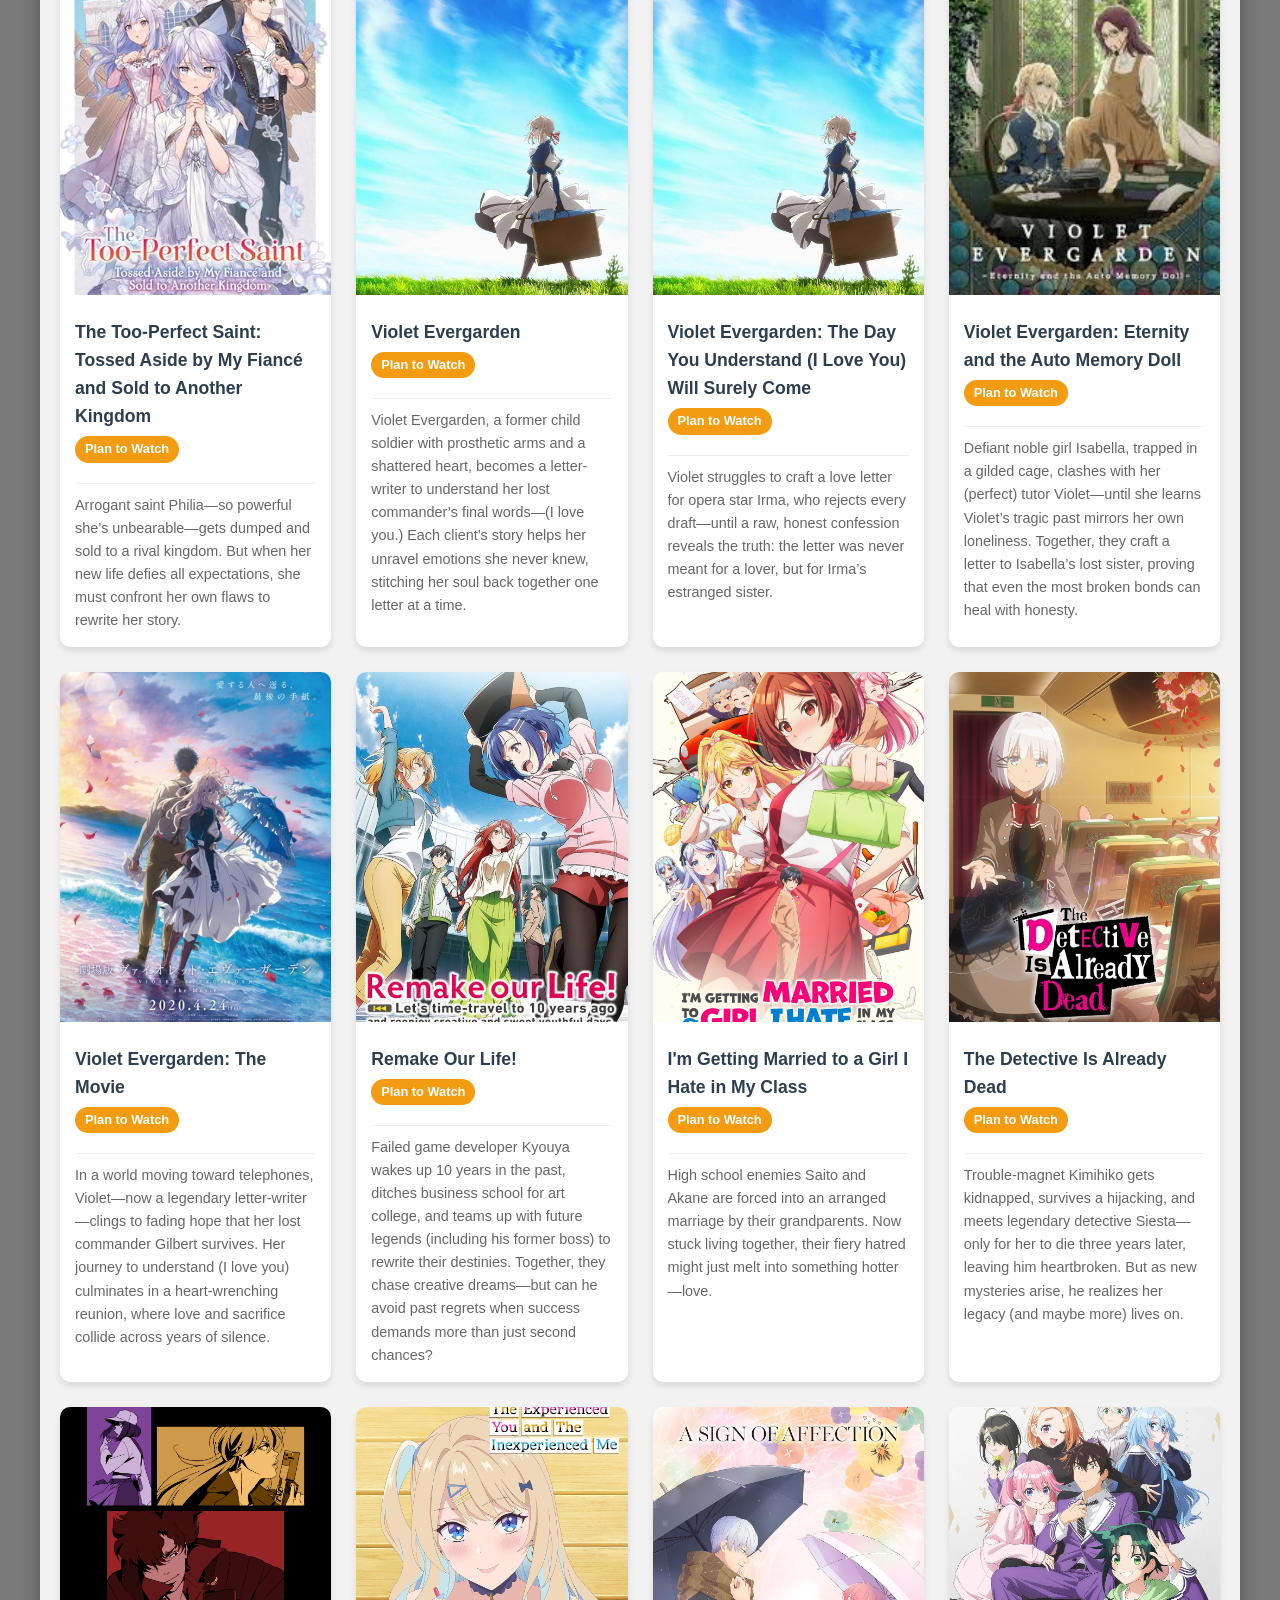
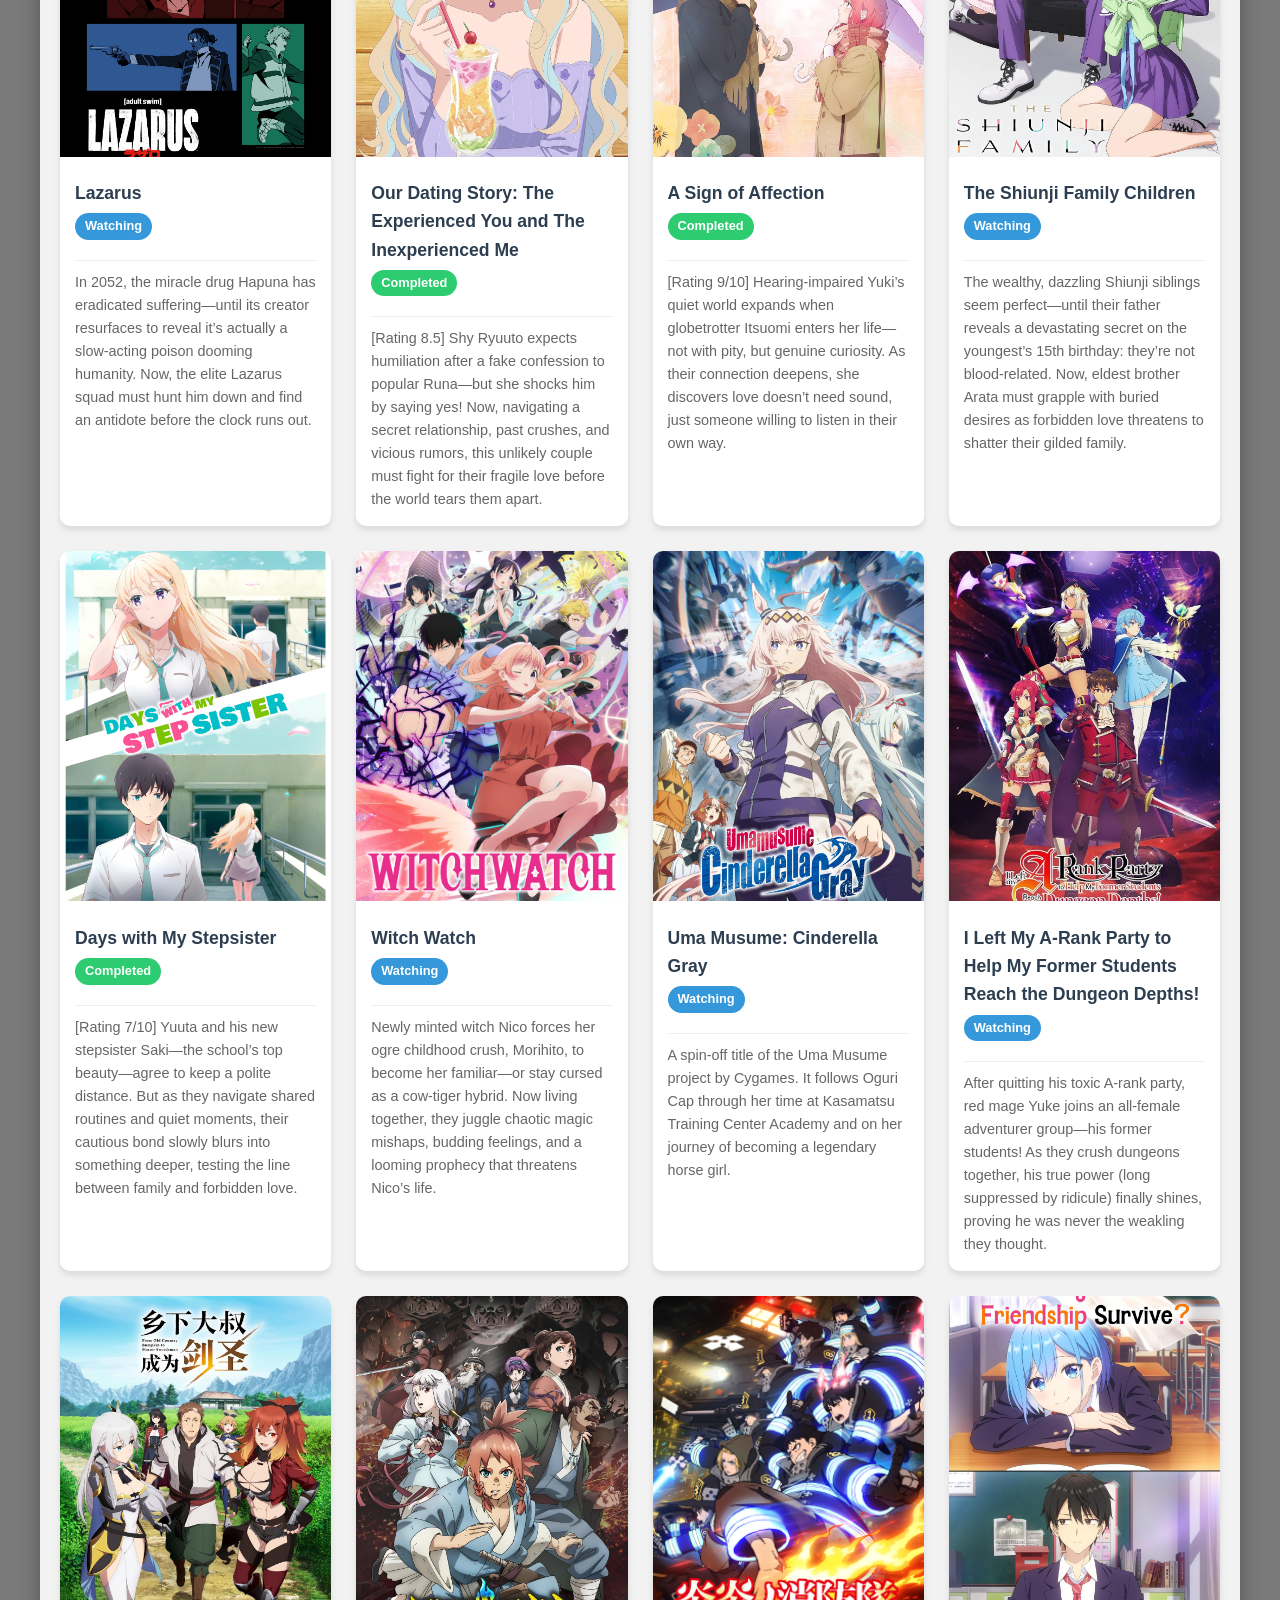
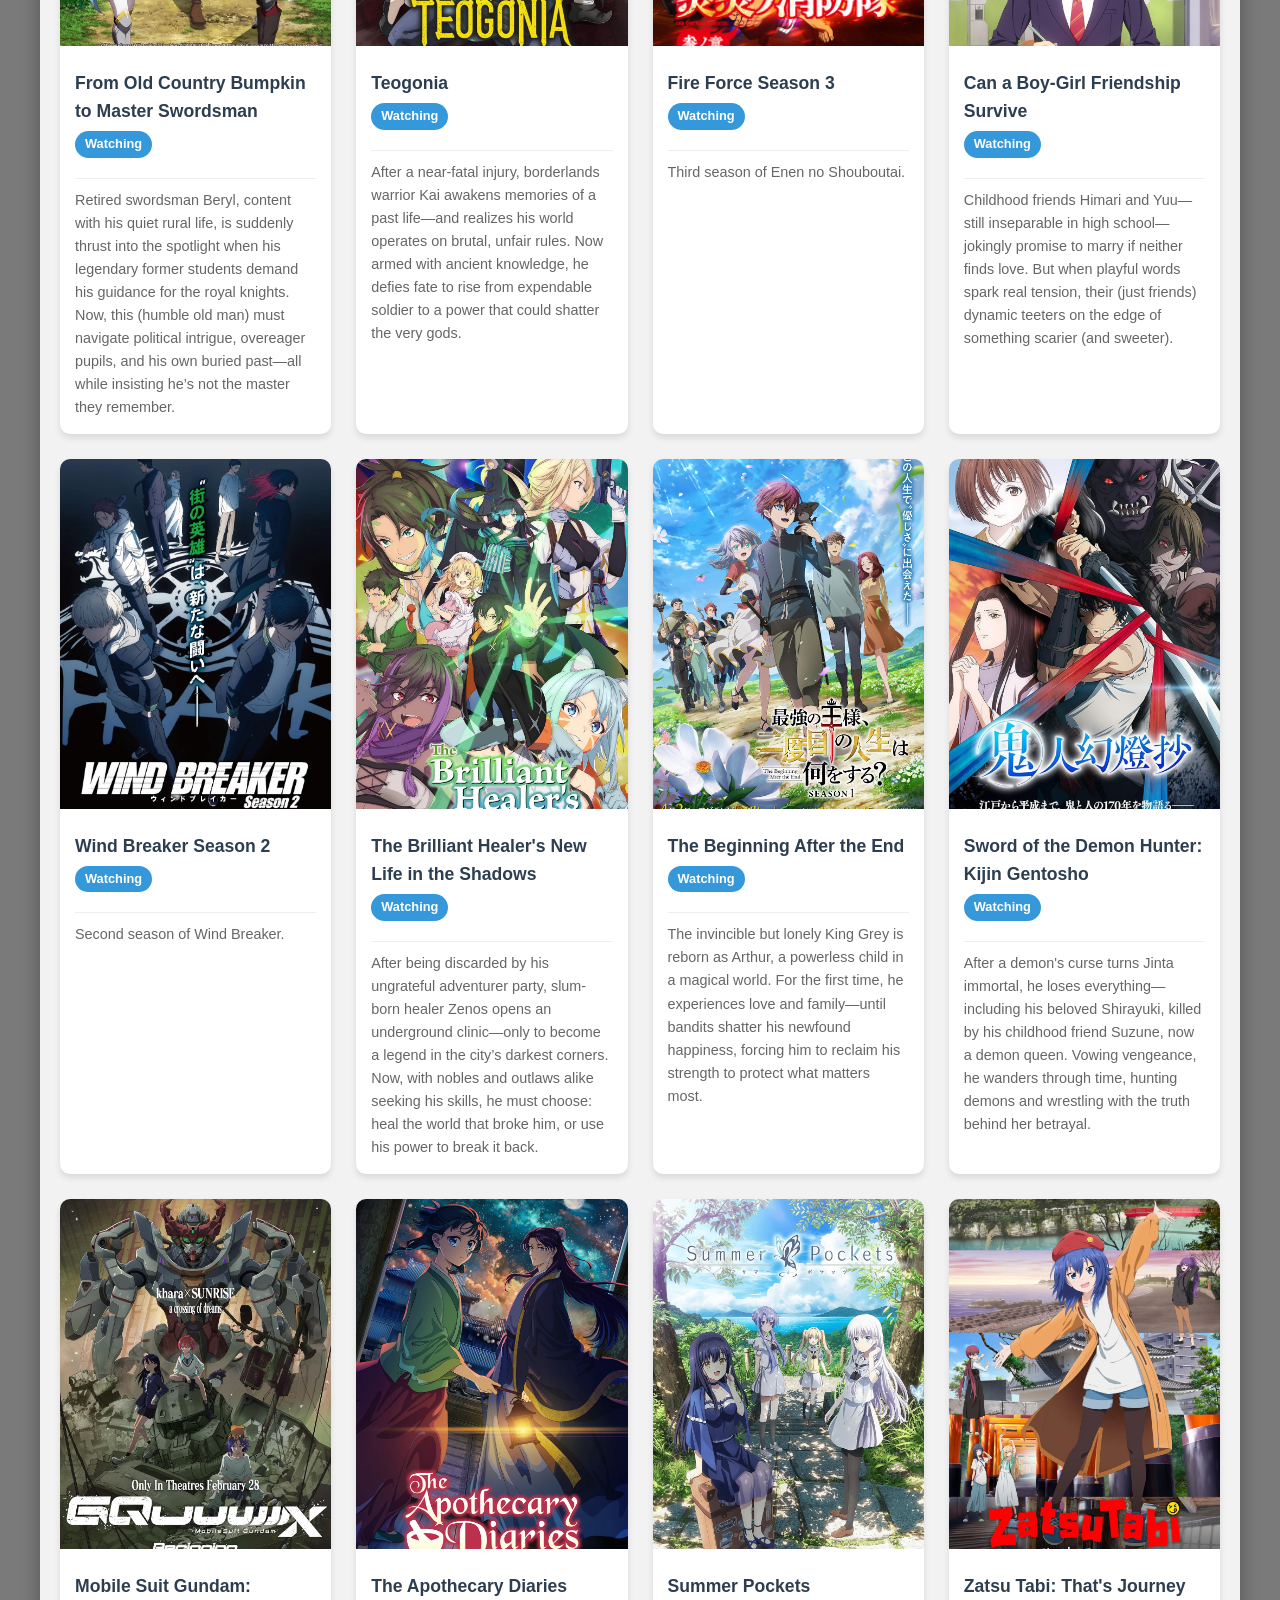
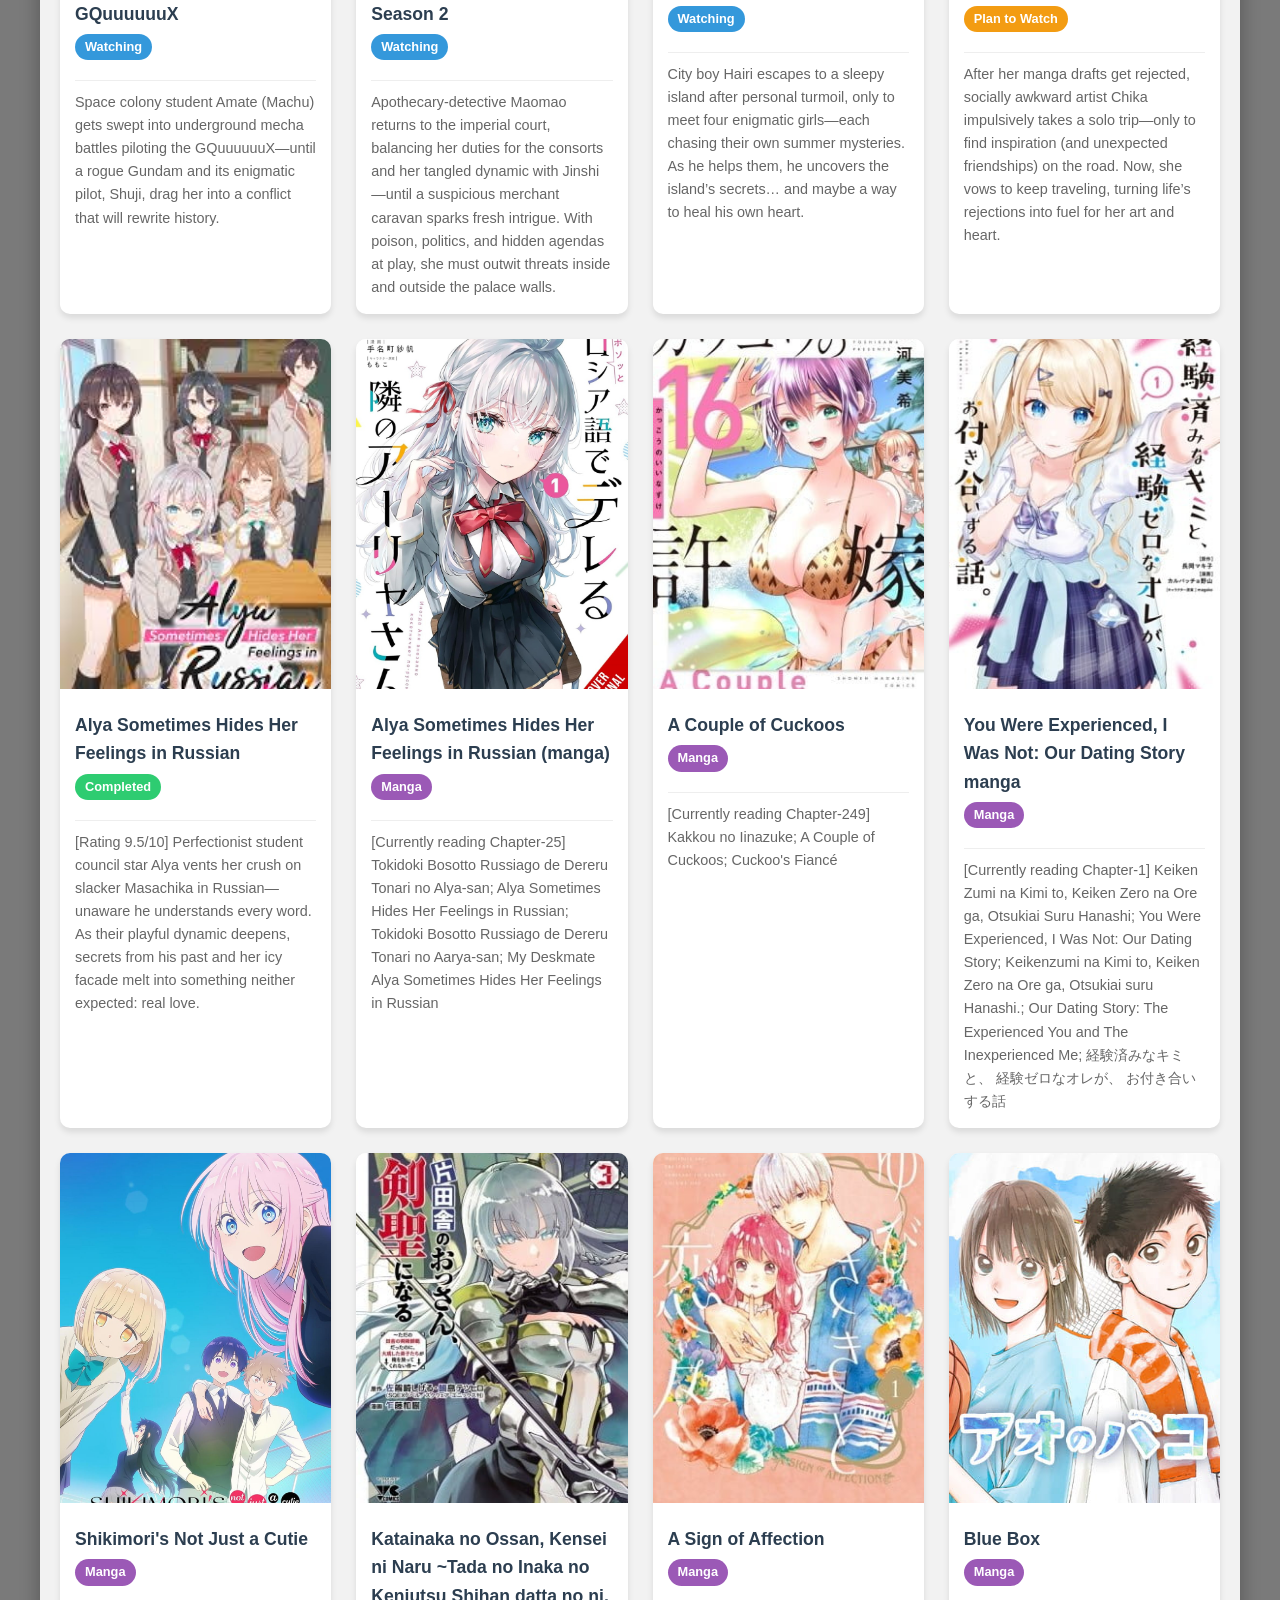
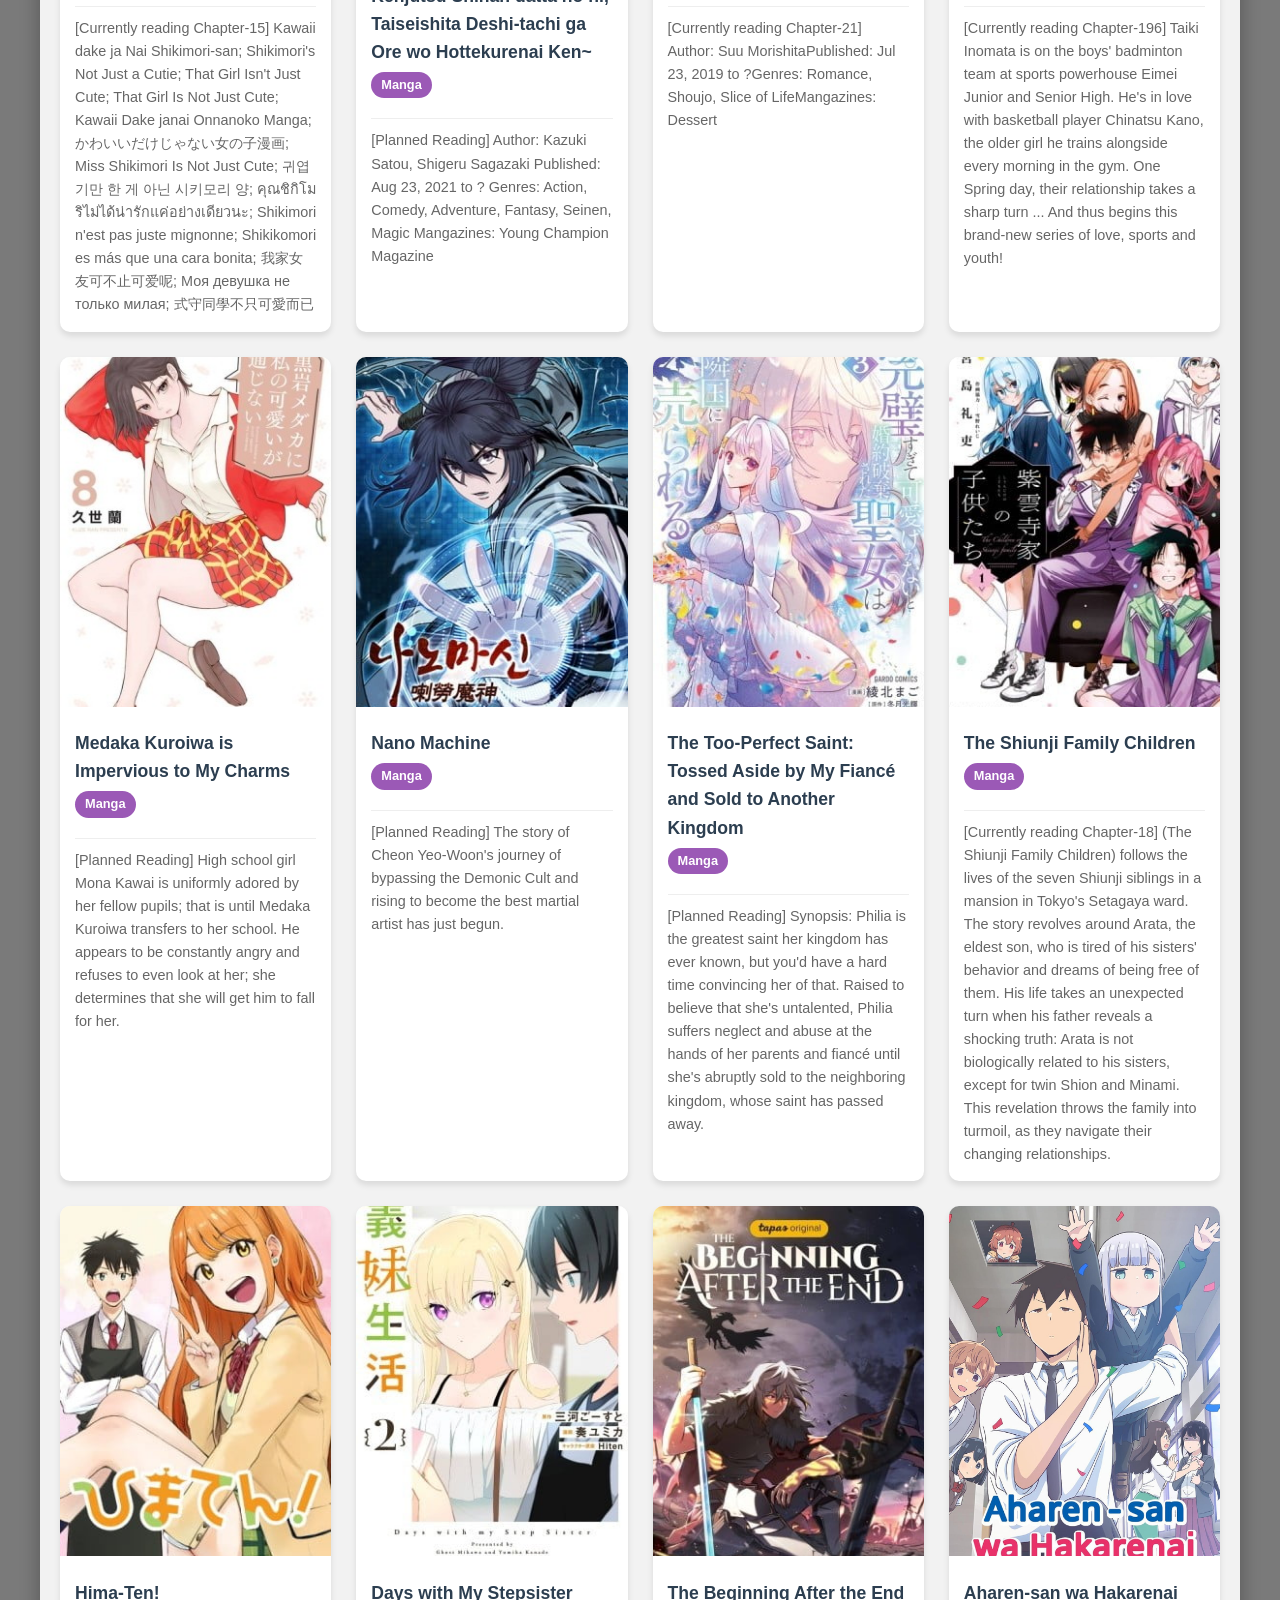
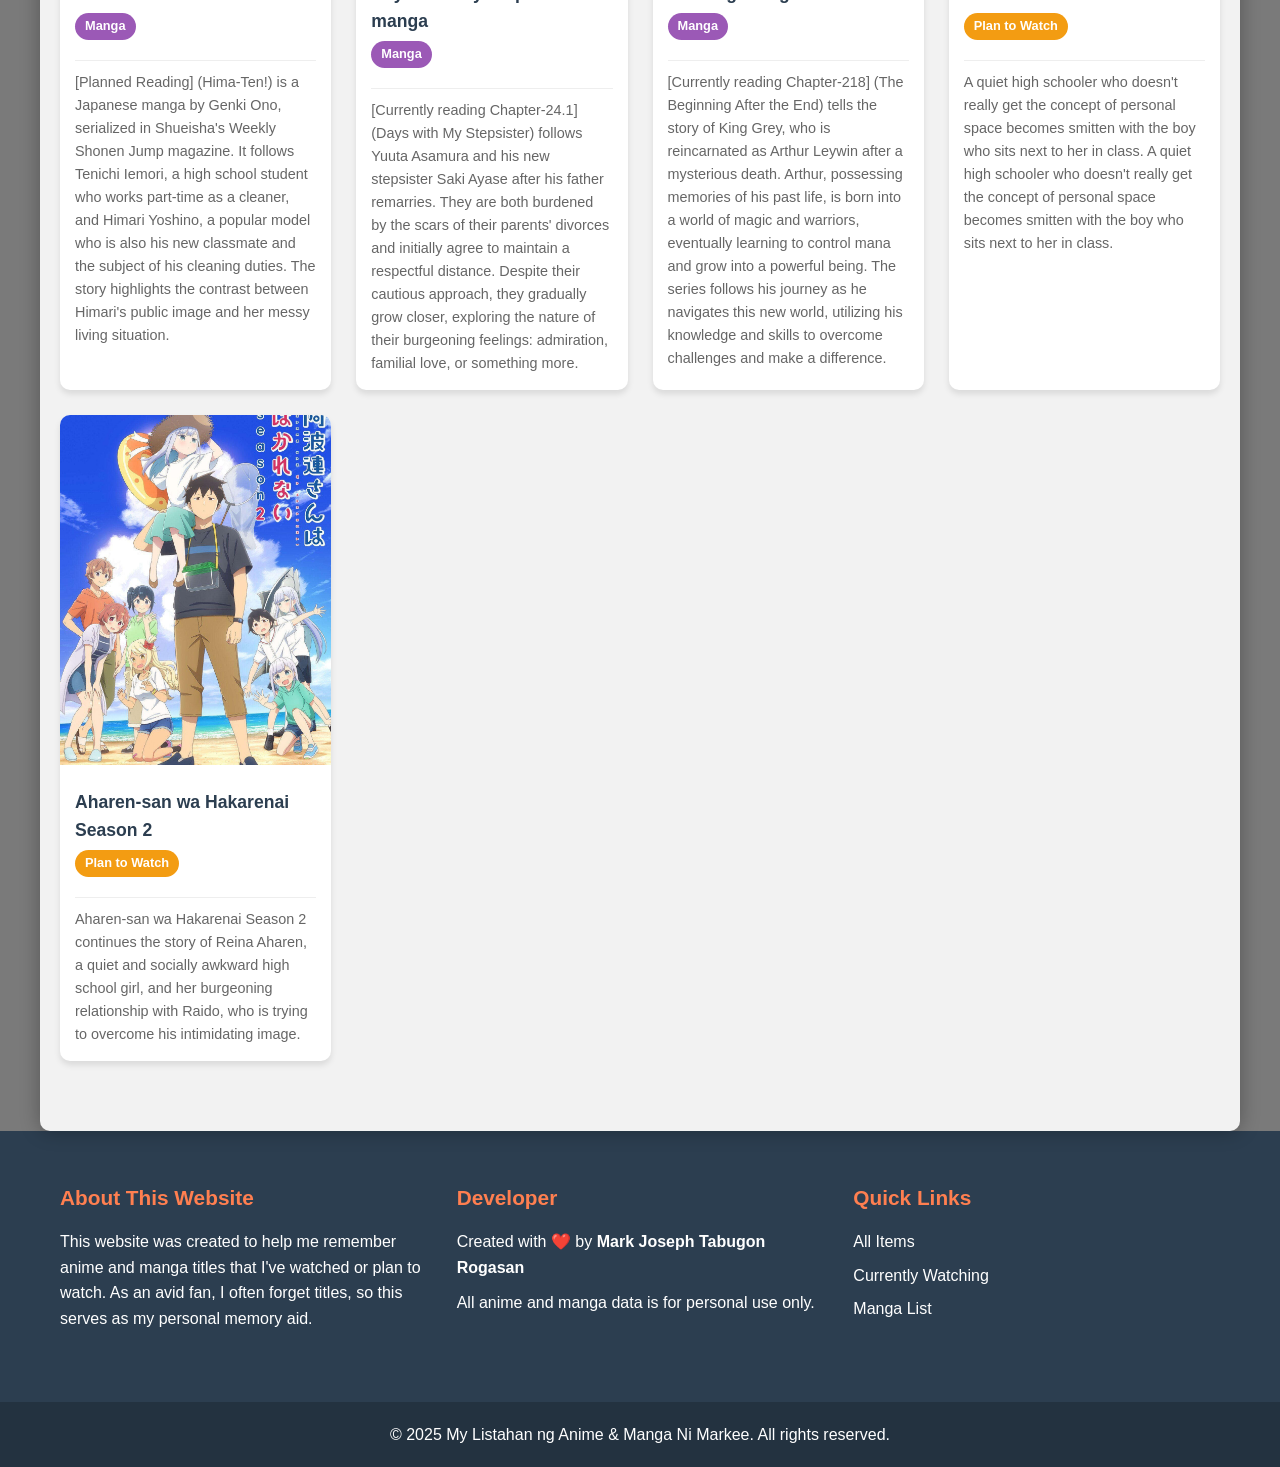
==== commit bc7c2a80: "Update index.html" ====
--- a/index.html
+++ b/index.html
@@ -77,10 +77,10 @@
             </div>
         </div>
         <div class="footer-bottom">
-            <p>&copy; 2025 Anime & Manga Memory List. All rights reserved.</p>
+            <p>&copy; 2025 My Listahan ng Anime & Manga Ni Markee. All rights reserved.</p>
         </div>
     </footer>
 
     <script src="script.js"></script>
 </body>
-</html>+</html>
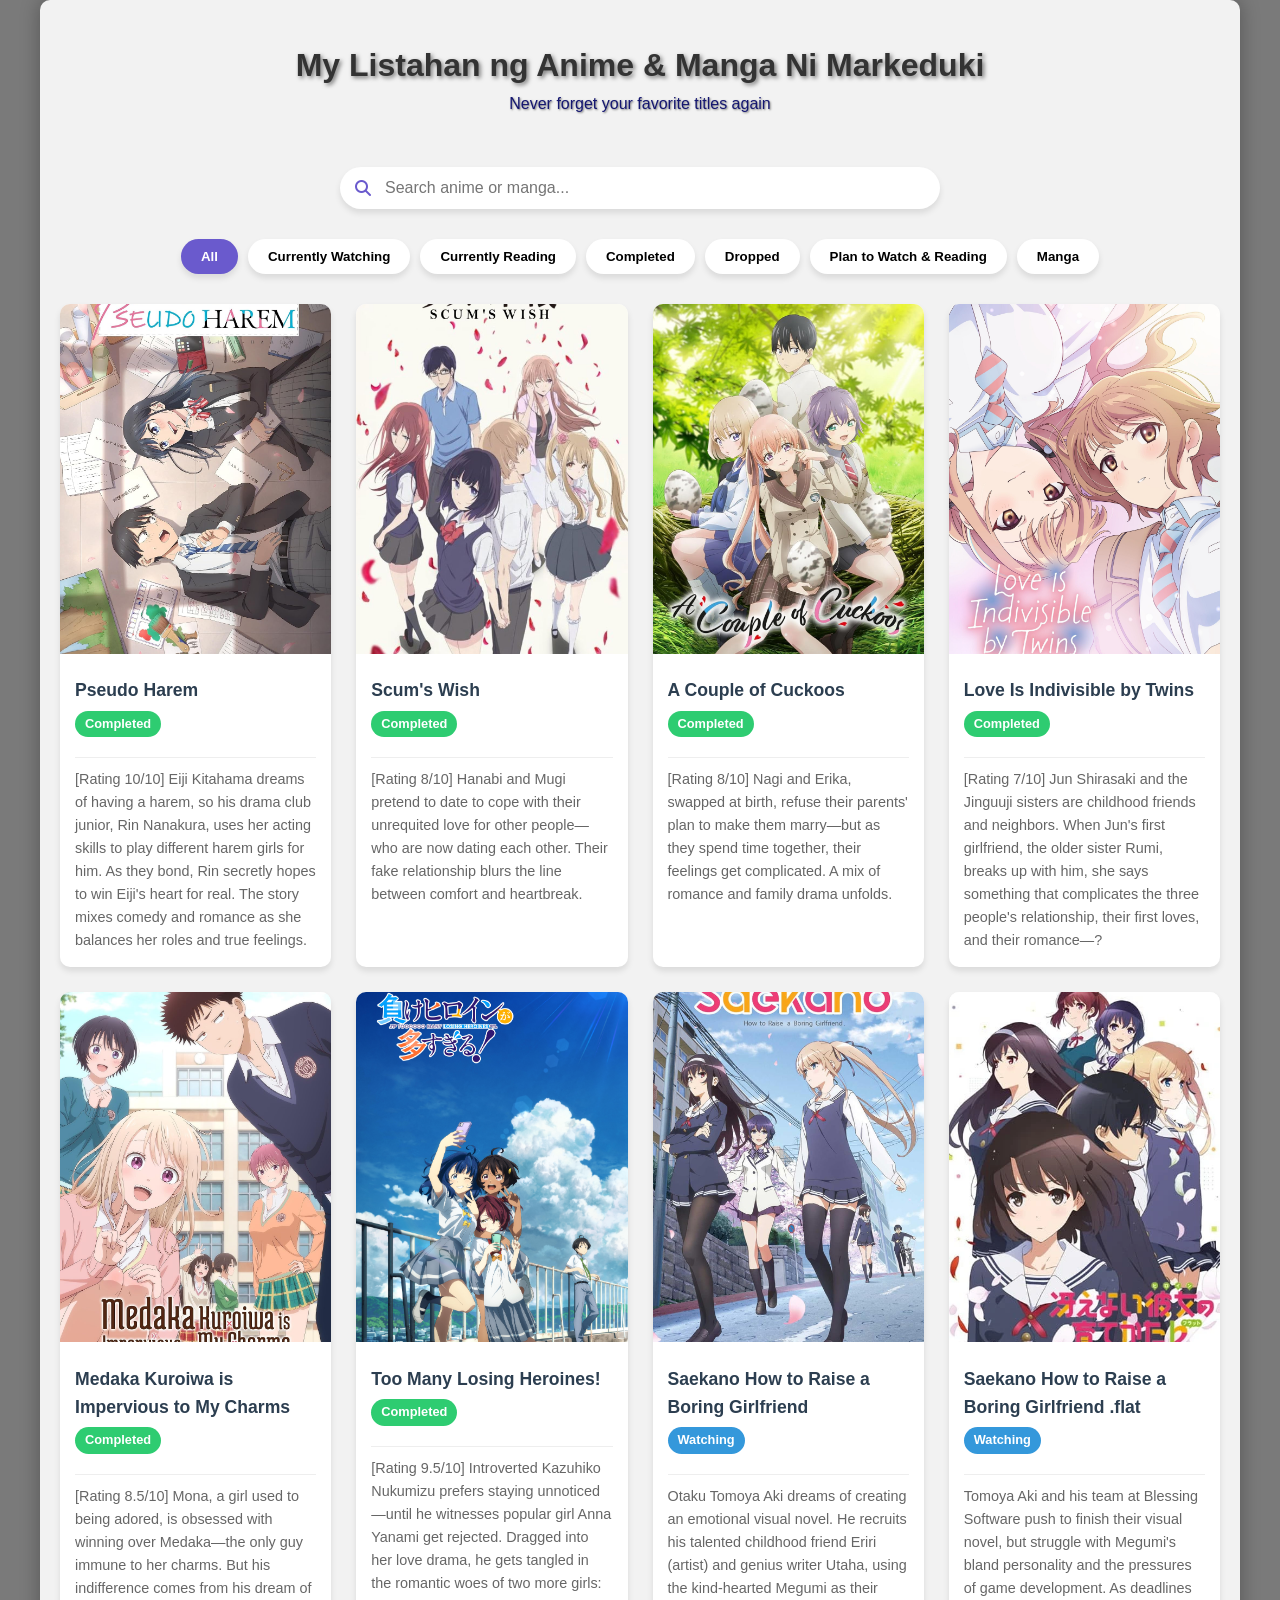
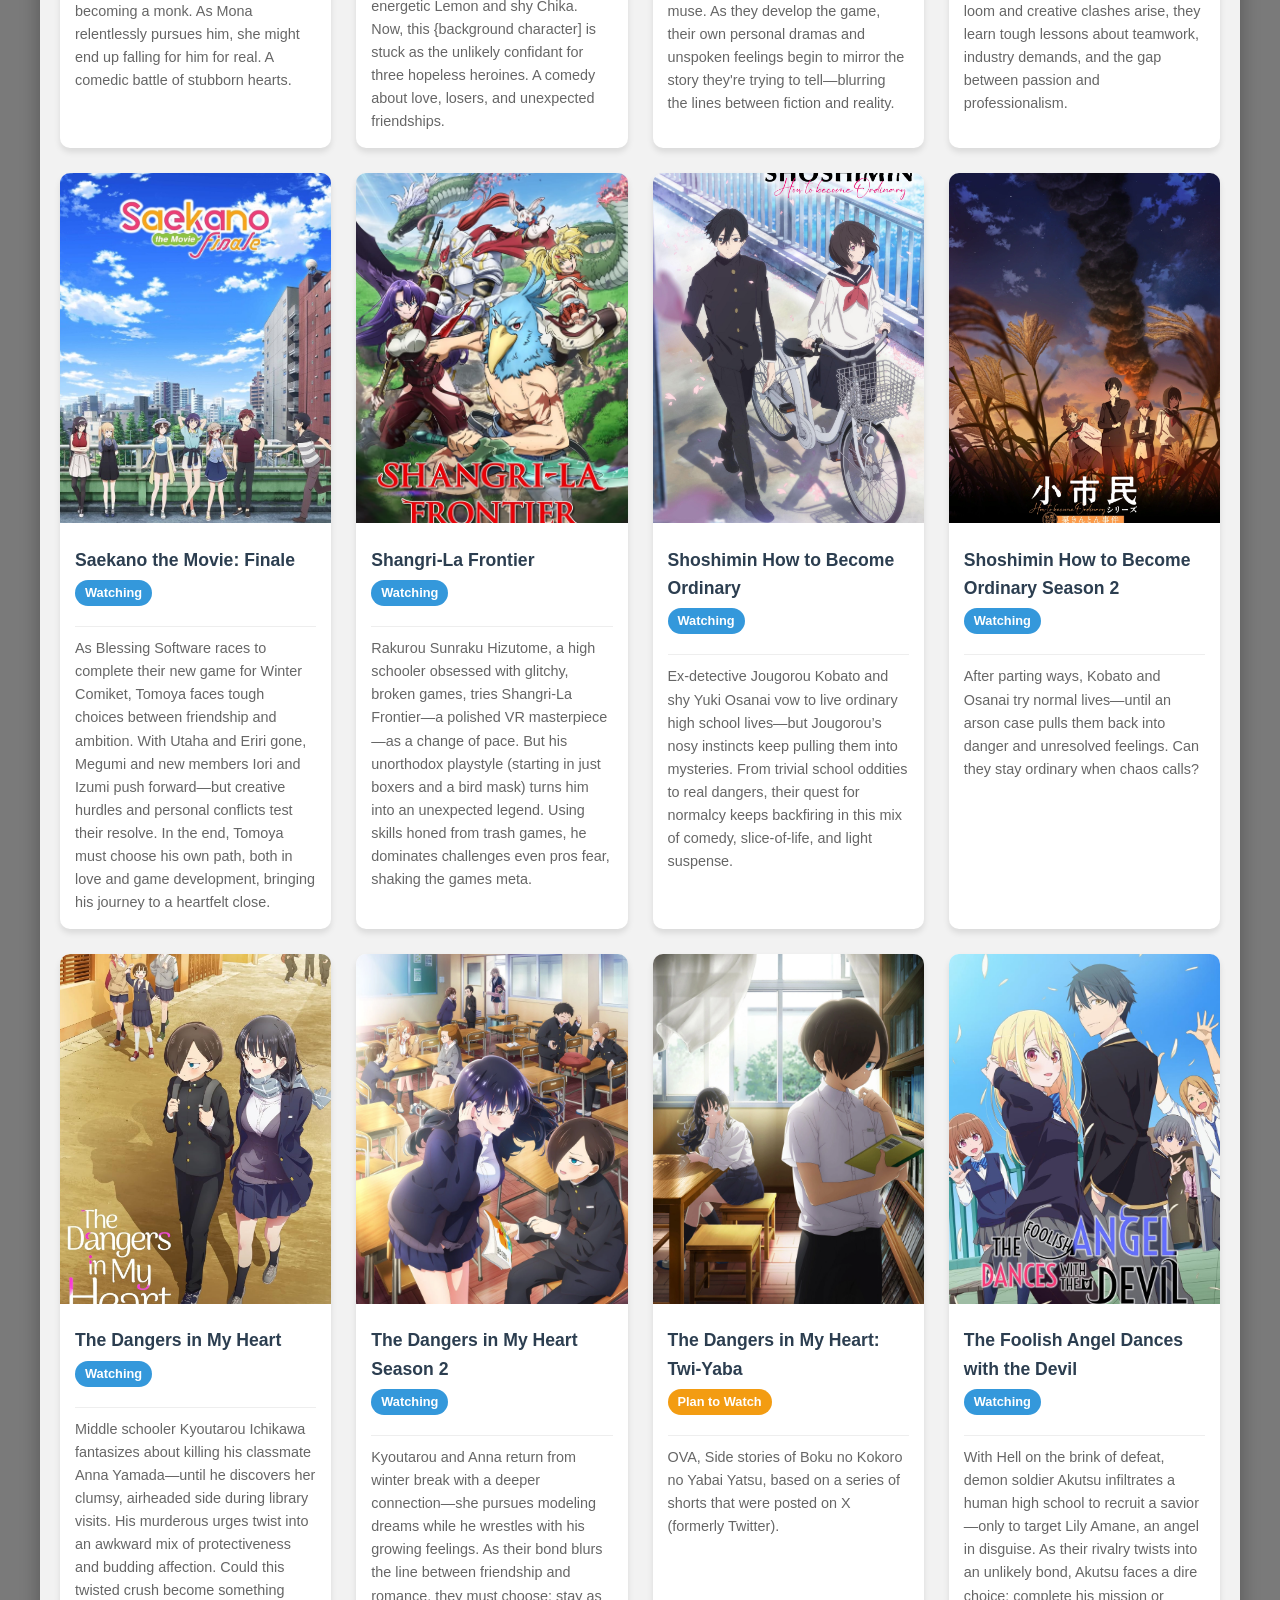
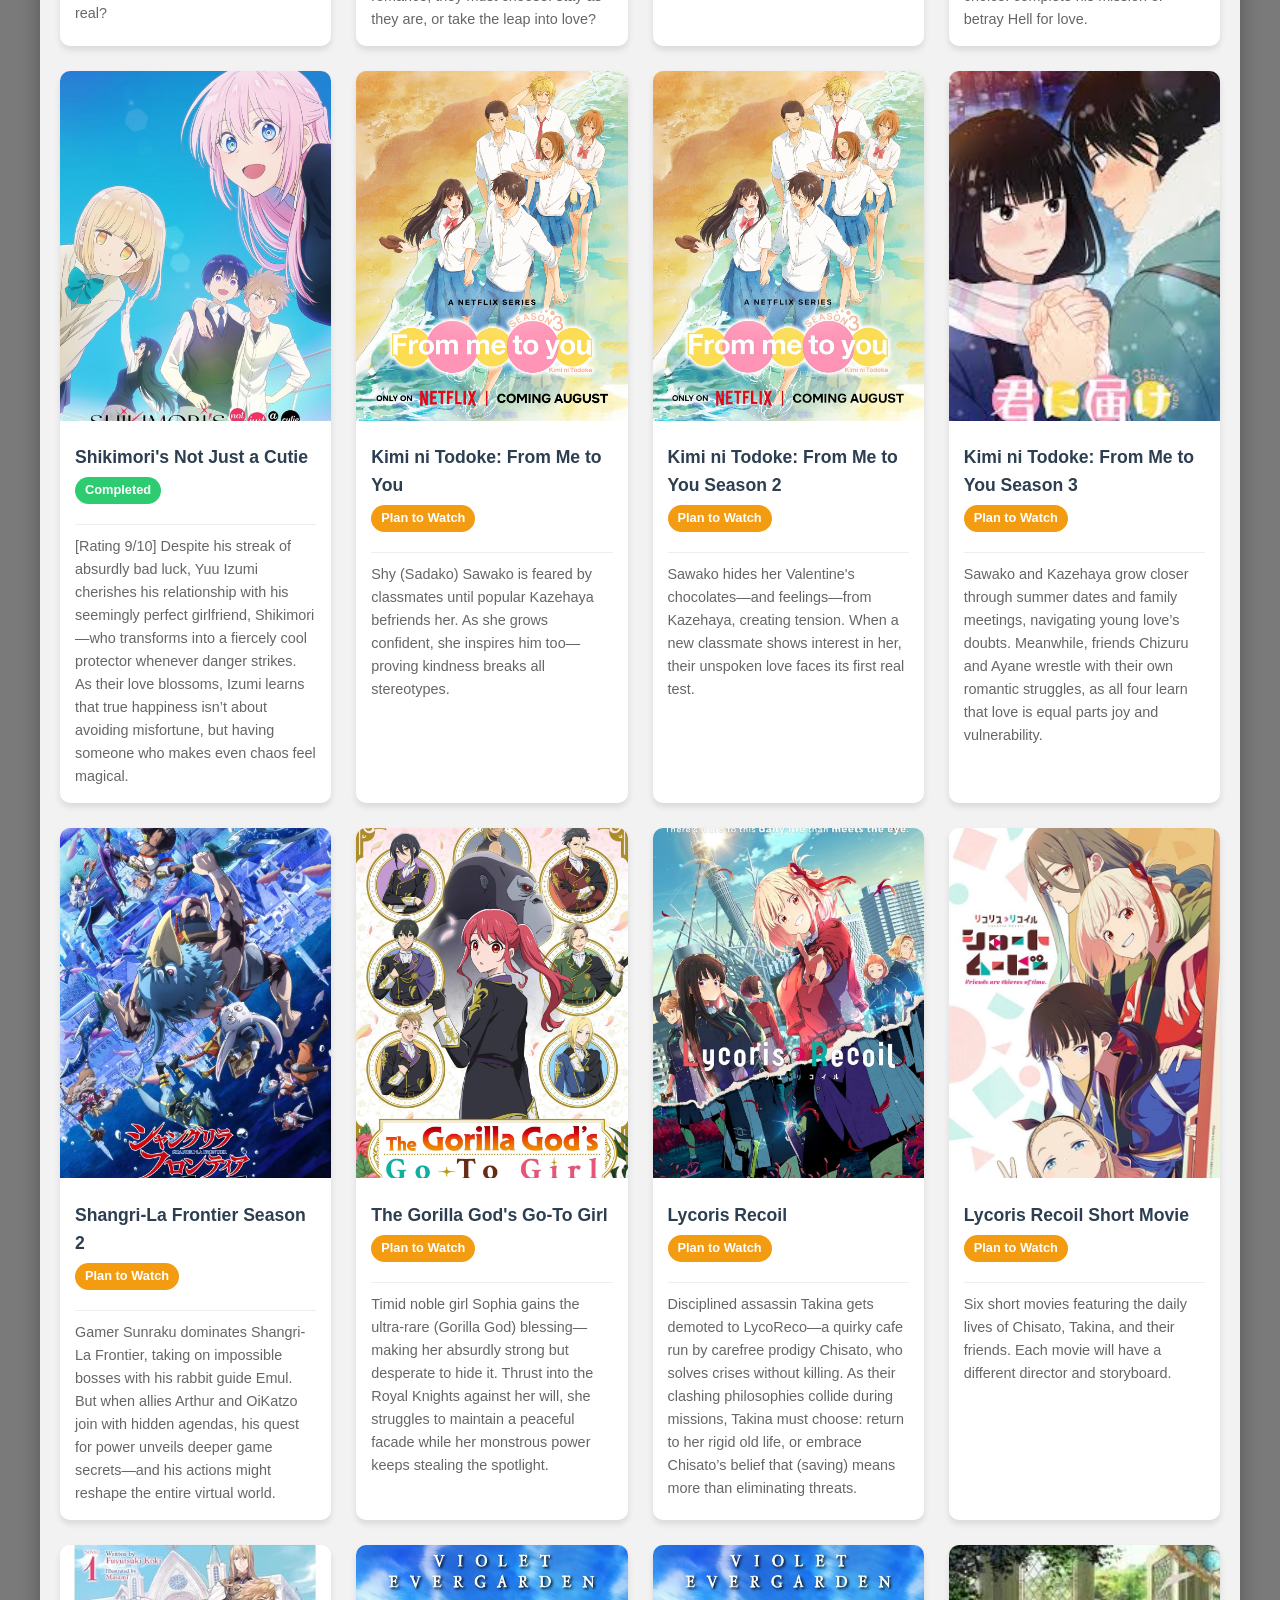
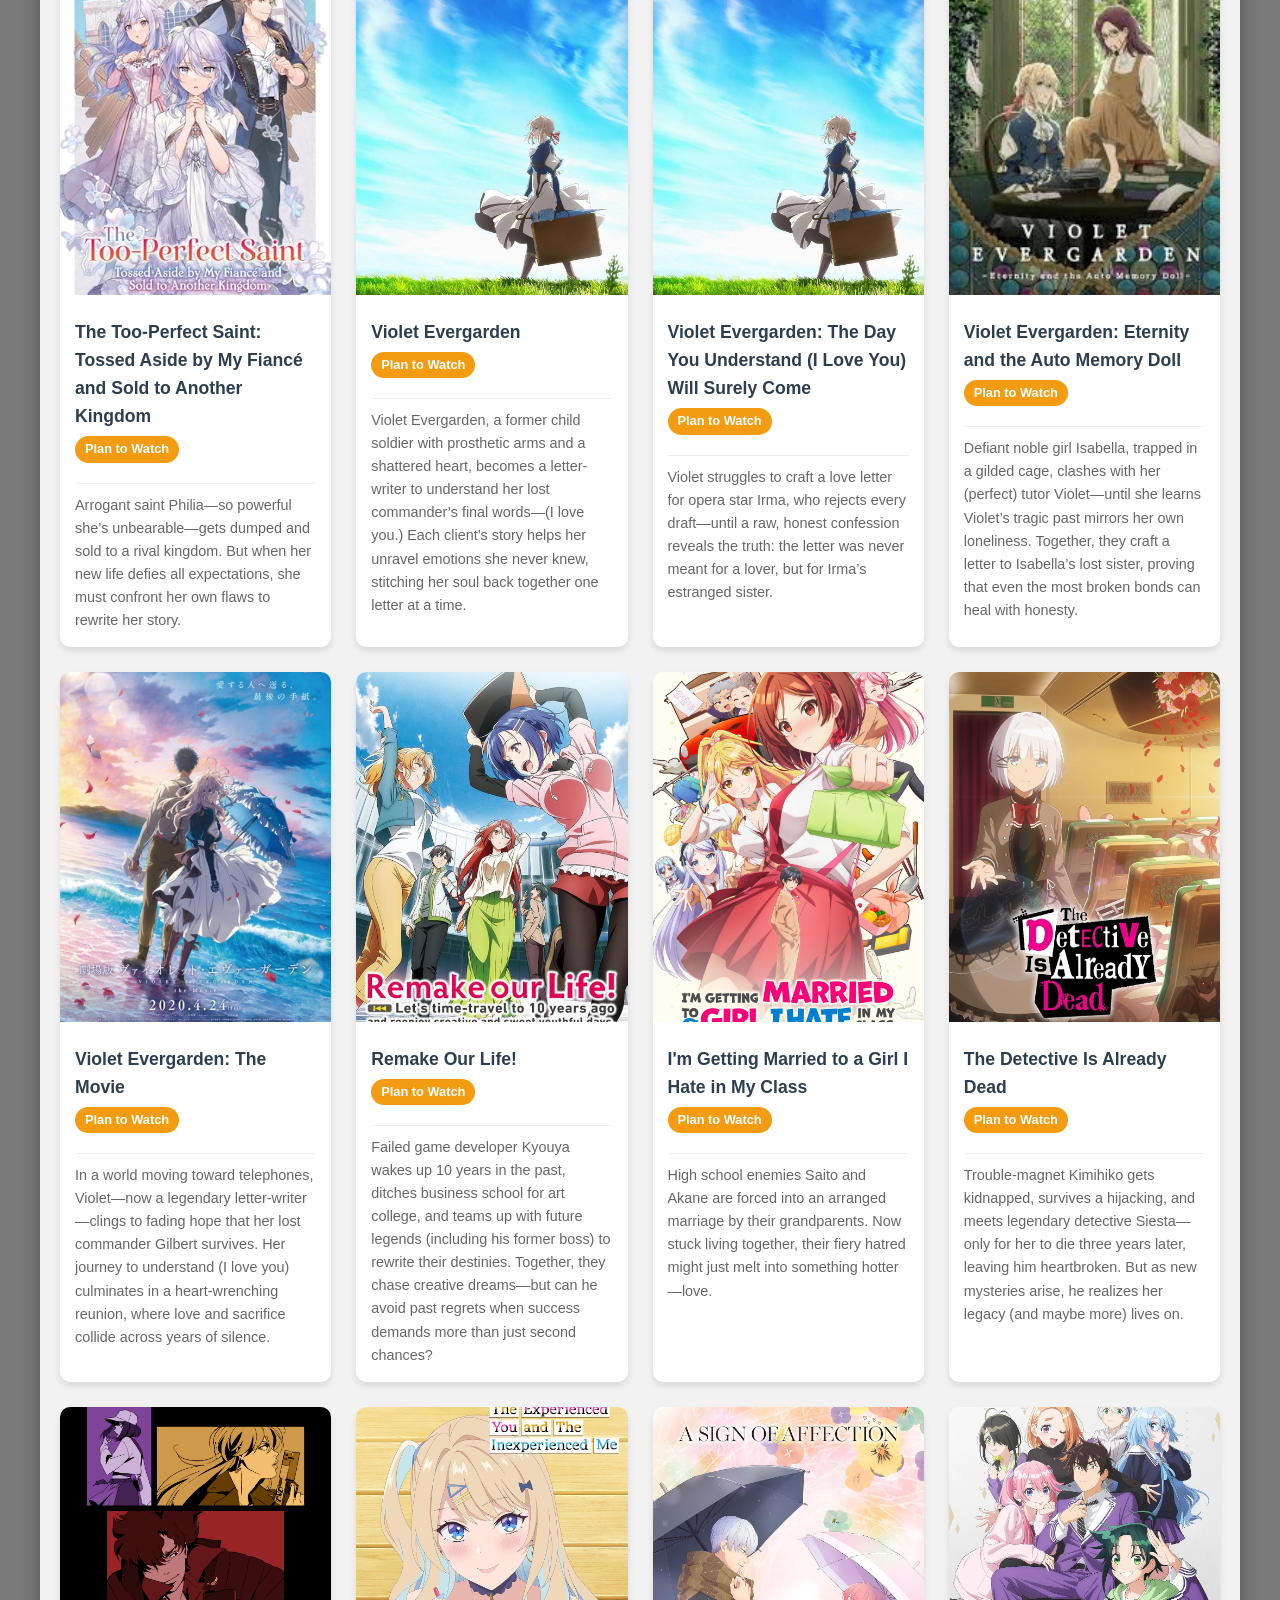
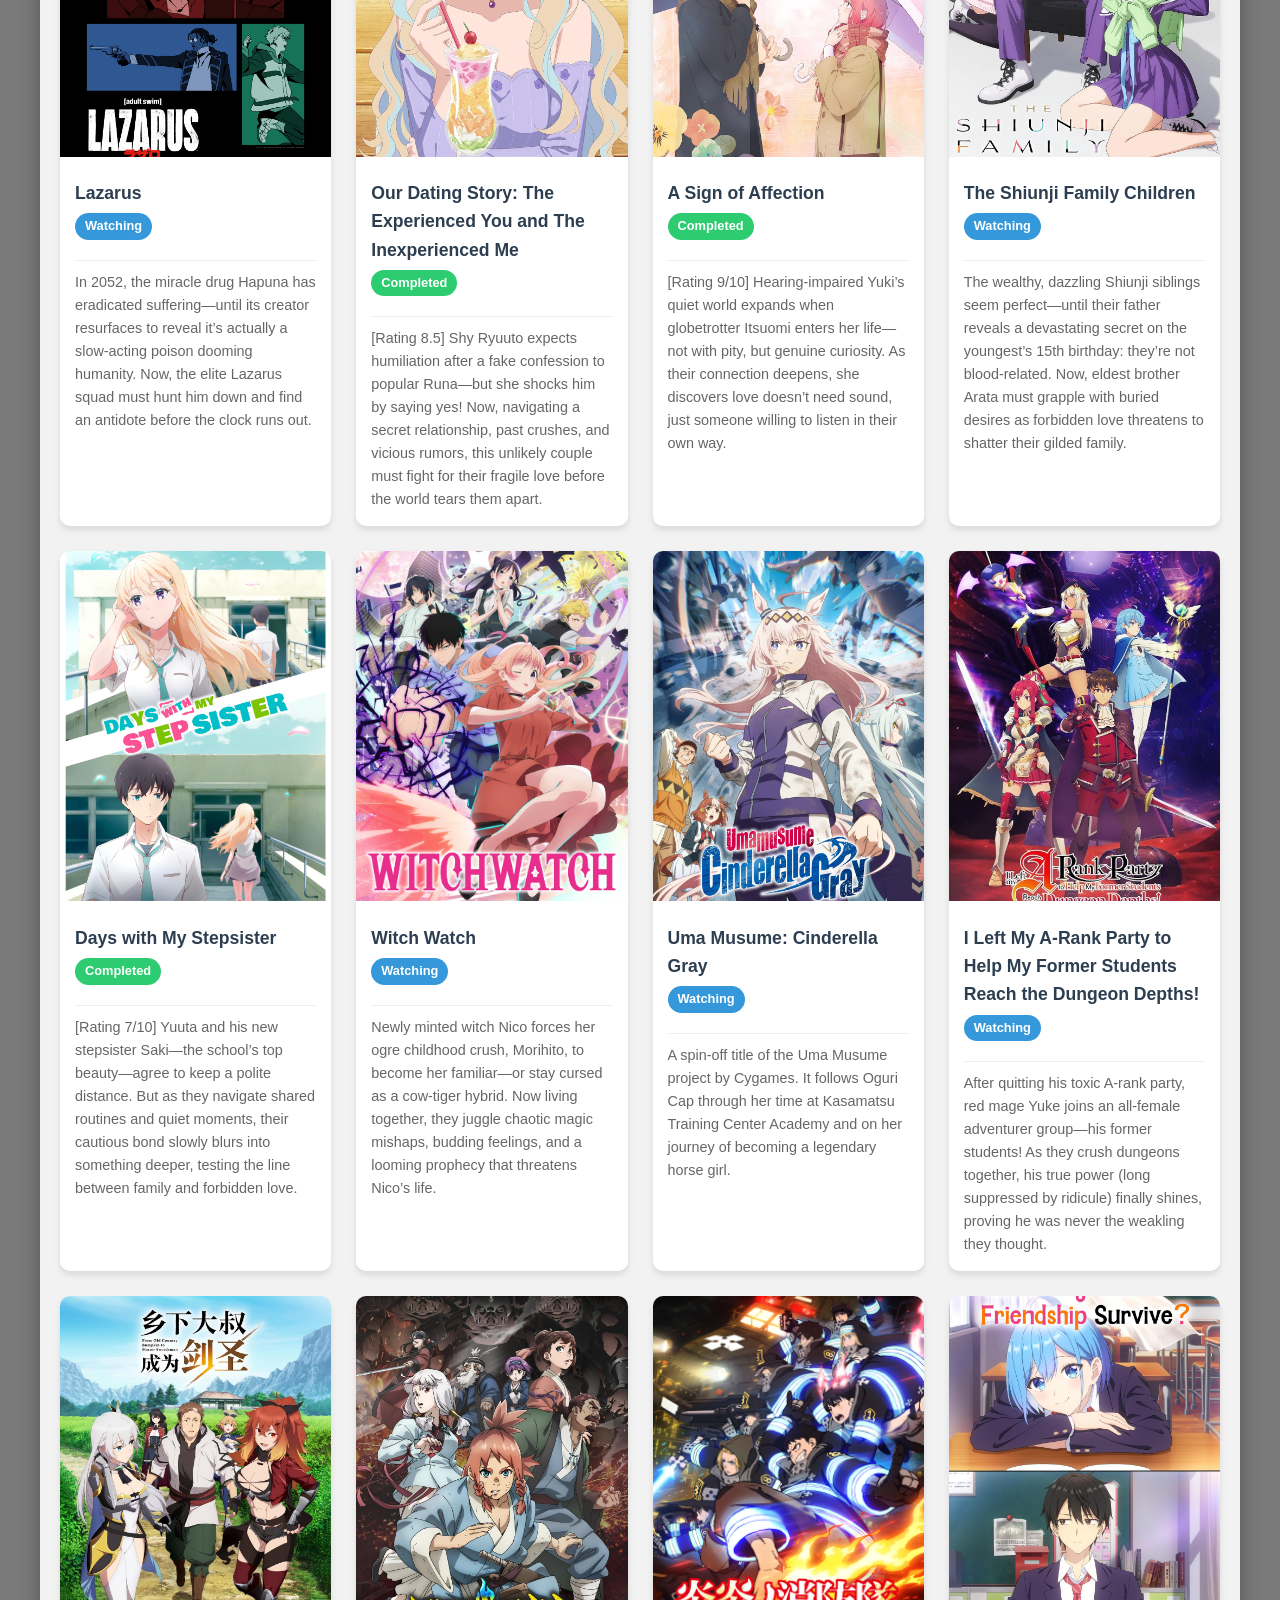
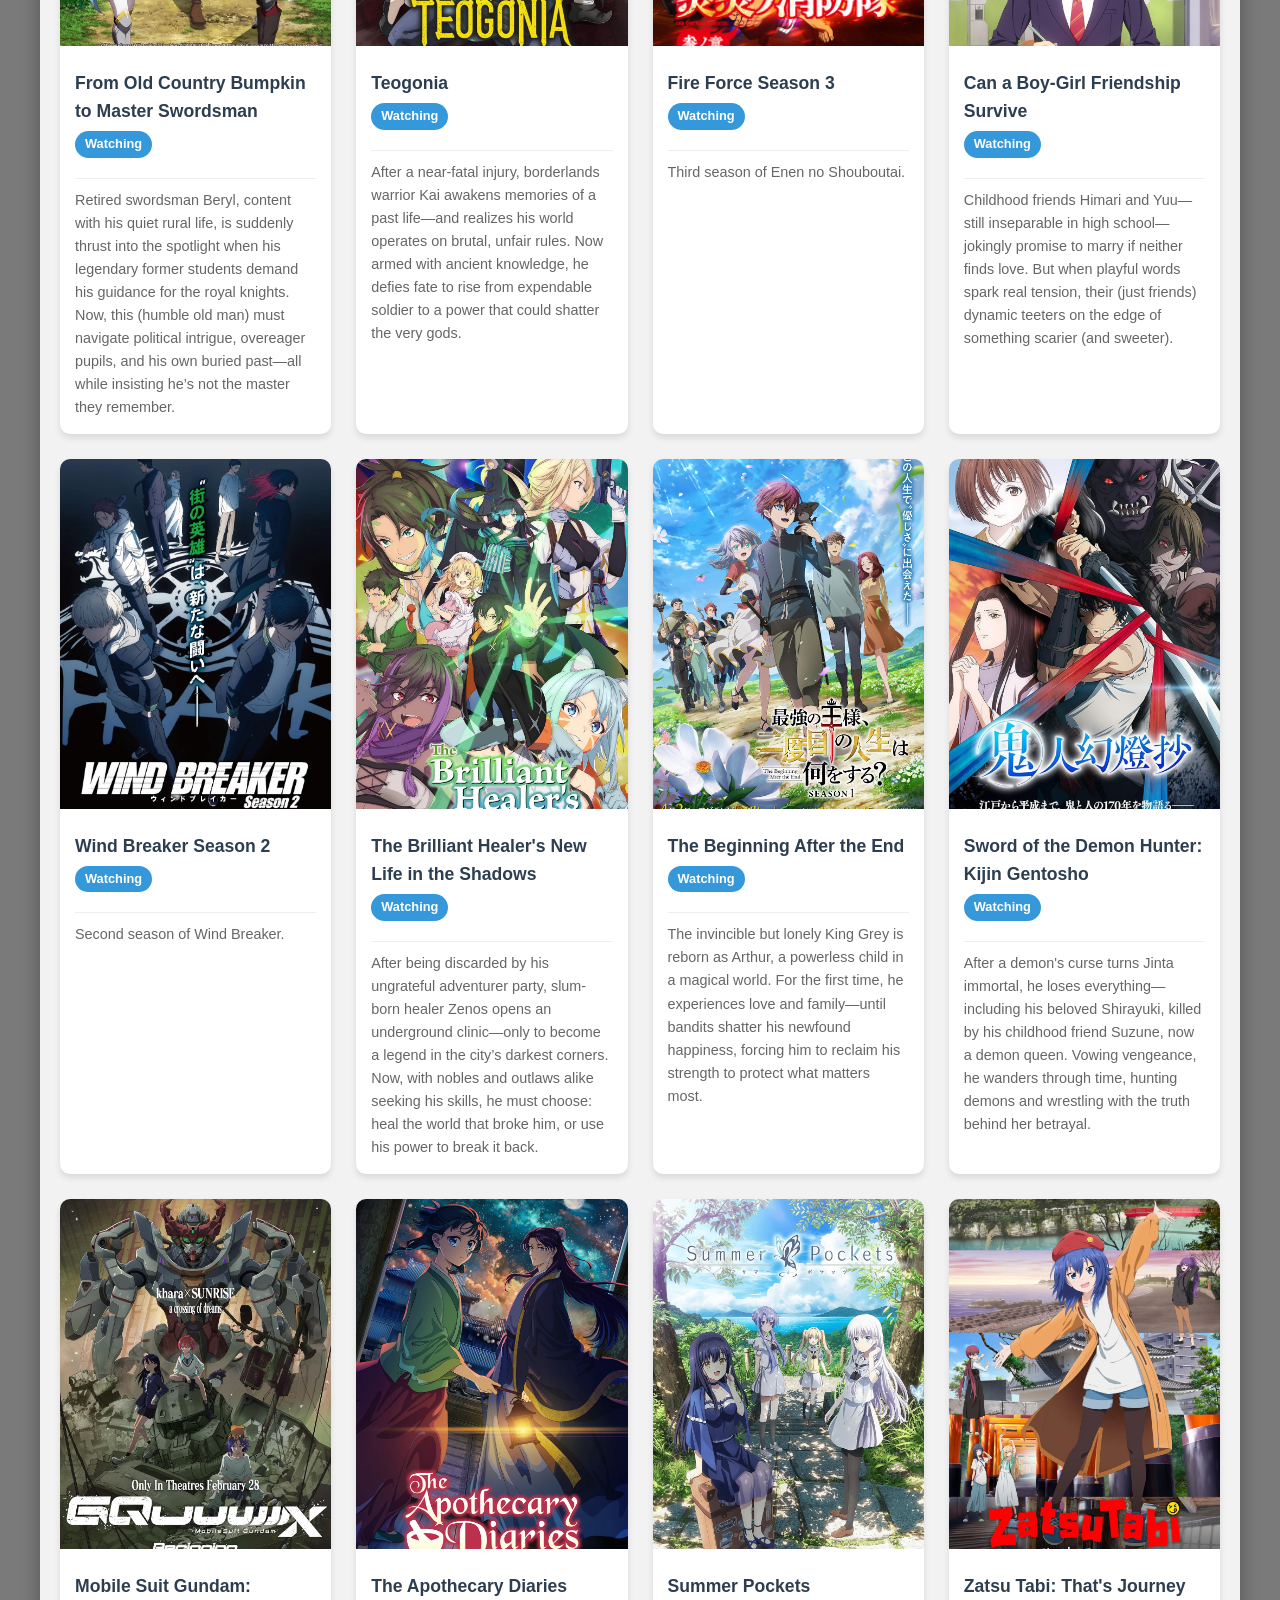
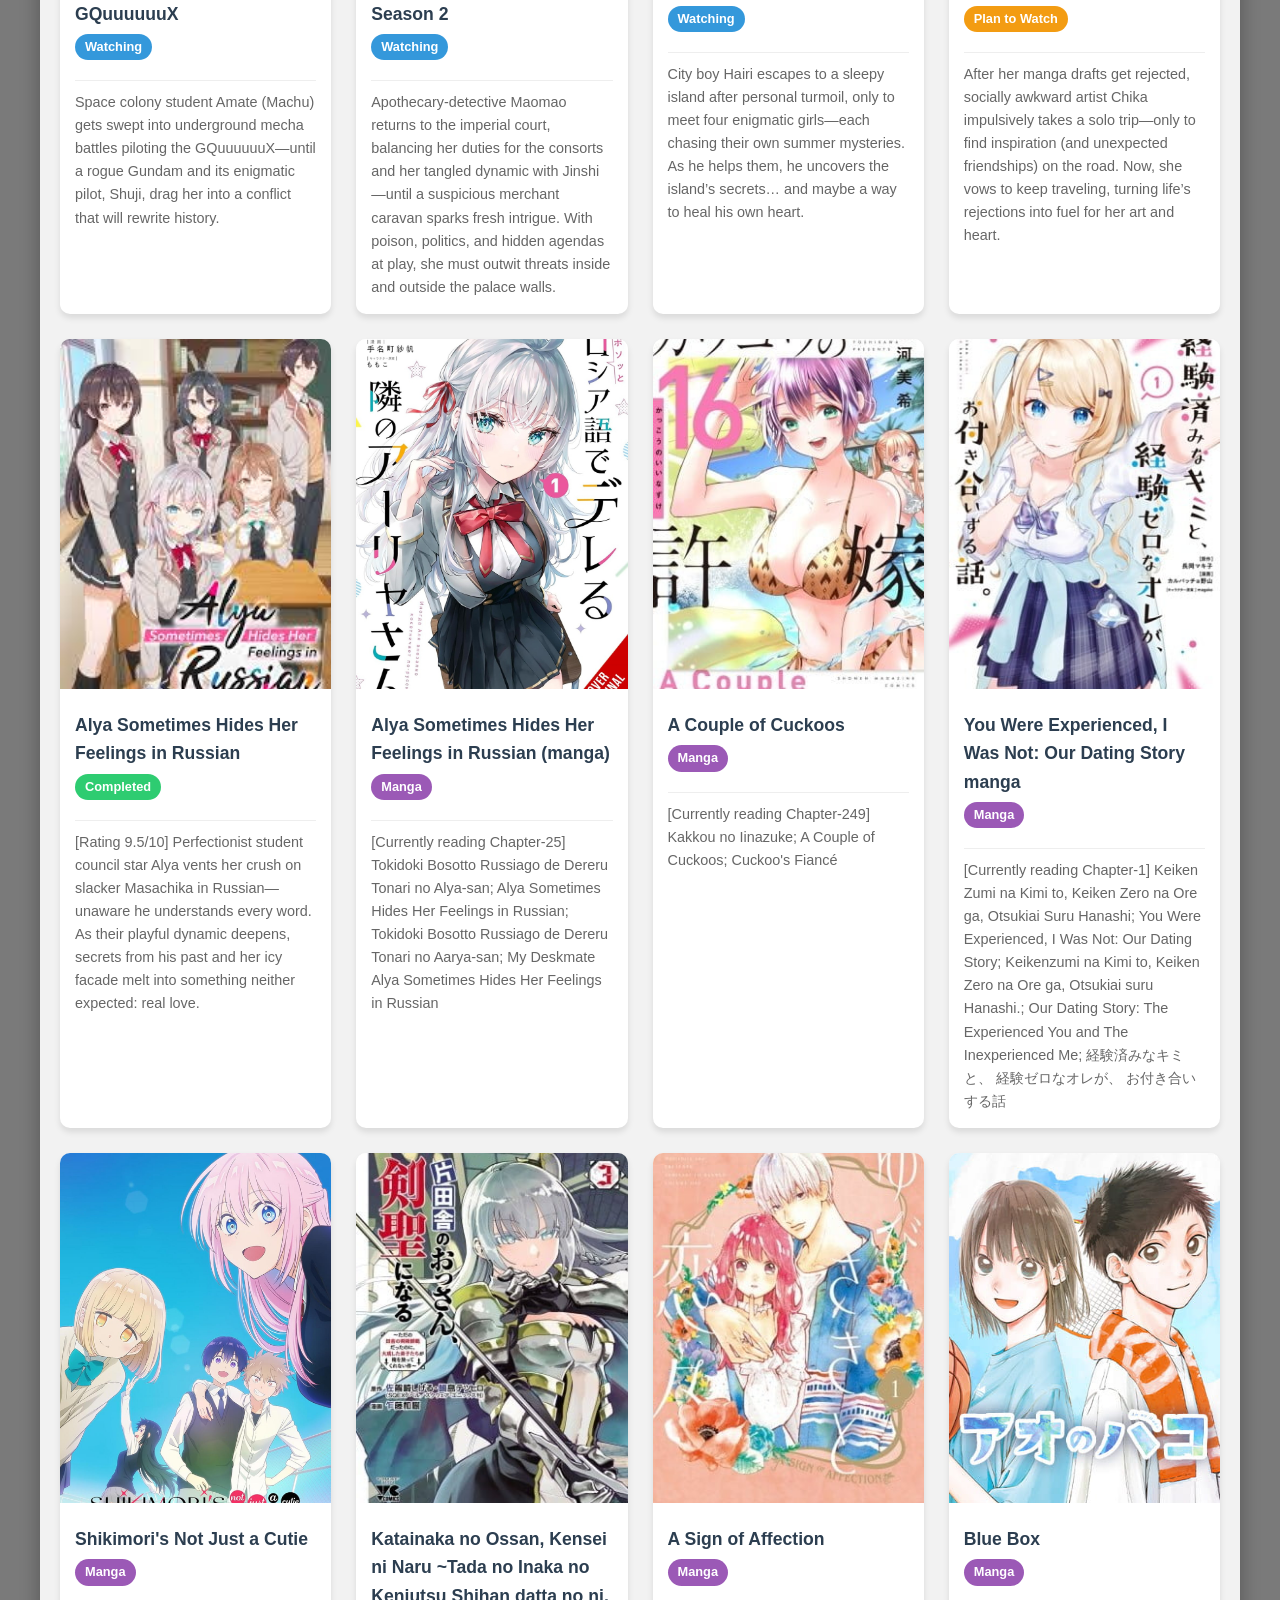
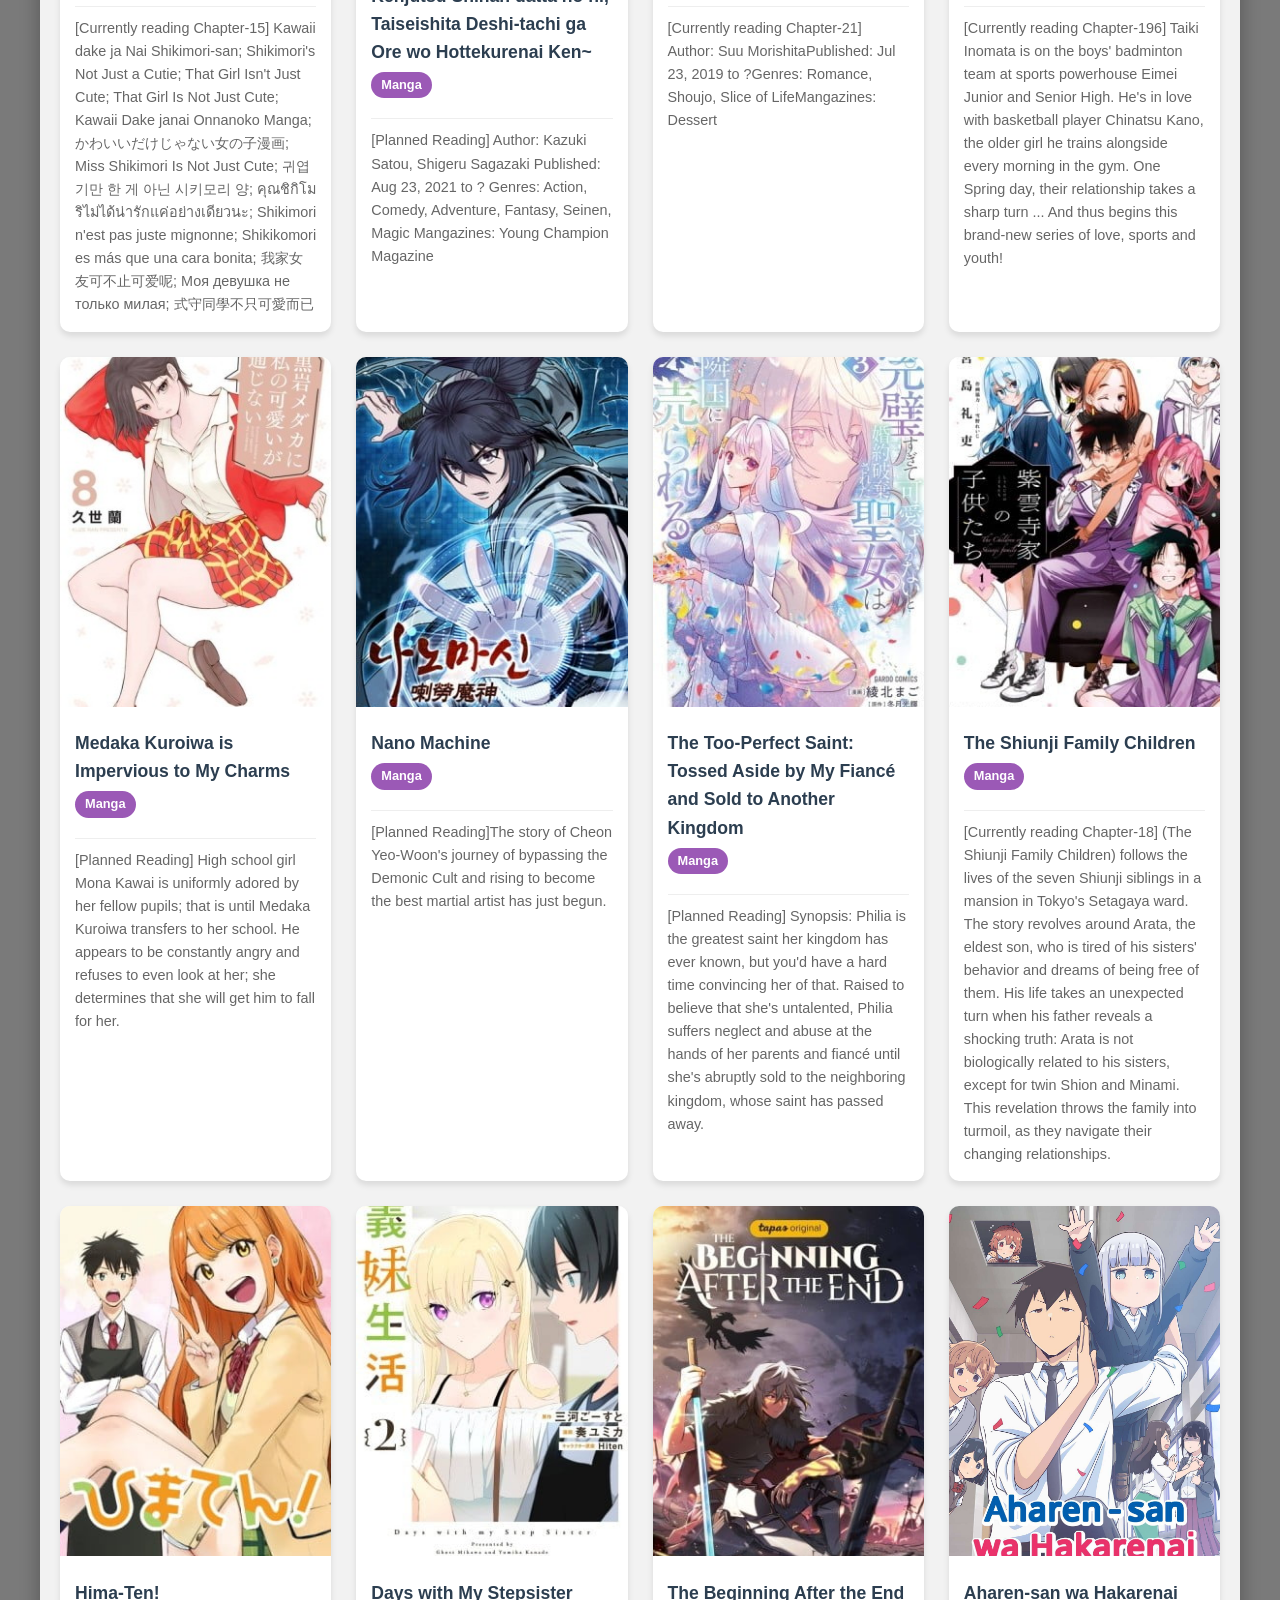
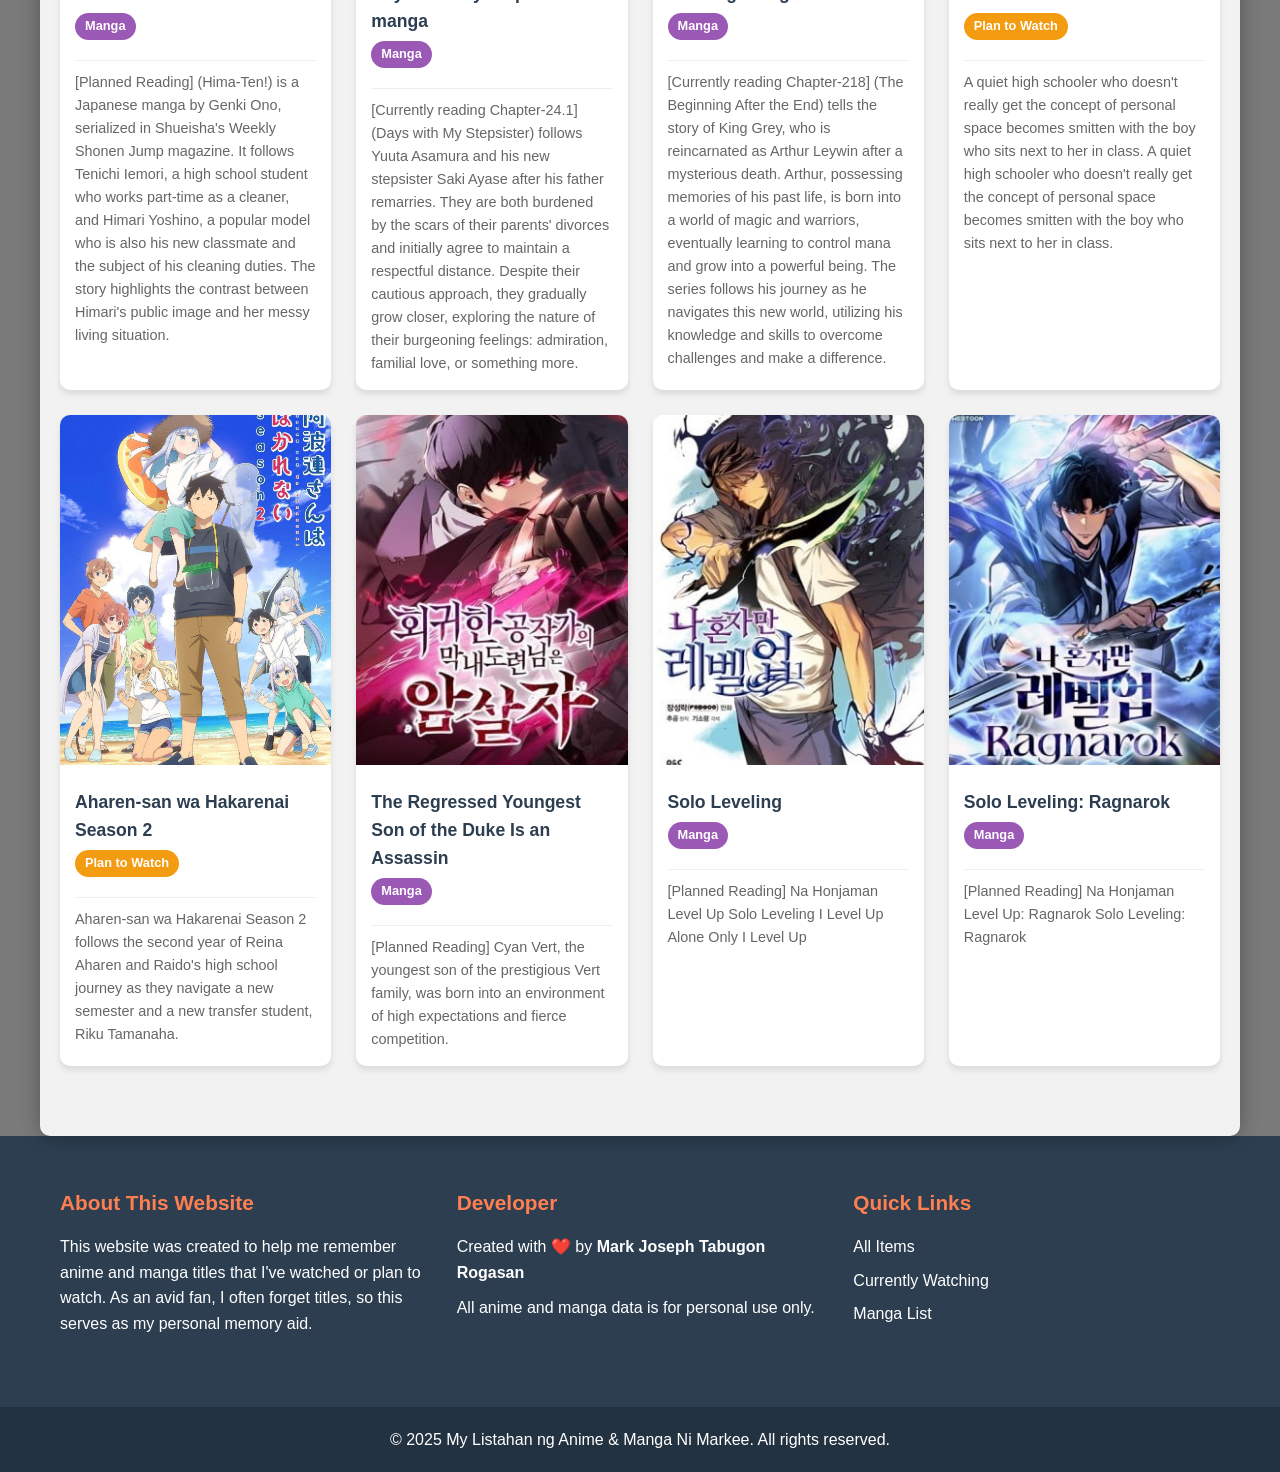
==== commit a9c75a01: "Update index.html" ====
--- a/index.html
+++ b/index.html
@@ -3,7 +3,7 @@
 <head>
     <meta charset="UTF-8">
     <meta name="viewport" content="width=device-width, initial-scale=1.0">
-    <title>My Listahan ng Anime & Manga Ni Markee</title>
+    <title>My Listahan ng Anime & Manga Ni Markeduki</title>
     <link rel="stylesheet" href="https://cdnjs.cloudflare.com/ajax/libs/font-awesome/6.4.0/css/all.min.css">
     <link rel="stylesheet" href="style.css">
     <link rel="icon" type="image/png" href="picture/icon.png">
@@ -21,7 +21,7 @@
     <!-- Main Content -->
     <div class="container" id="mainContent">
         <header>
-            <h1>My Listahan ng Anime & Manga Ni Markee</h1>
+            <h1>My Listahan ng Anime & Manga Ni Markeduki</h1>
             <p>Never forget your favorite titles again</p>
         </header>
 
--- a/style.css
+++ b/style.css
@@ -327,16 +327,32 @@
     background-color: rgba(0, 0, 0, 0.8);
     z-index: 1000;
     overflow: auto;
+    /* Add these new properties */
+    align-items: center;
+    justify-content: center;
 }
 
 .modal-content {
     background-color: white;
-    margin: 5% auto;
     padding: 20px;
     border-radius: 10px;
     max-width: 800px;
     width: 90%;
     position: relative;
+    /* Remove margin and add these instead */
+    margin: 20px;
+    max-height: 90vh;
+    overflow-y: auto;
+}
+.modal {
+    opacity: 0;
+    visibility: hidden;
+    transition: opacity 0.3s ease, visibility 0.3s ease;
+}
+
+.modal.show {
+    opacity: 1;
+    visibility: visible;
 }
 
 .close-modal {
@@ -493,6 +509,29 @@
 .item-image[data-has-link]:hover {
     opacity: 0.9;
 }
+.close-modal {
+    position: absolute;
+    top: 10px;
+    right: 10px;
+    width: 30px;
+    height: 30px;
+    border: none;
+    background: #ff4444;
+    color: white;
+    border-radius: 50%;
+    font-size: 1.2rem;
+    cursor: pointer;
+    display: flex;
+    align-items: center;
+    justify-content: center;
+    z-index: 10;
+    transition: all 0.3s ease;
+}
+
+.close-modal:hover {
+    background: #cc0000;
+    transform: scale(1.1);
+}
 
 @media (max-width: 480px) {
     .tabs {
@@ -513,4 +552,4 @@
     .footer-content {
         grid-template-columns: 1fr;
     }
-}+}
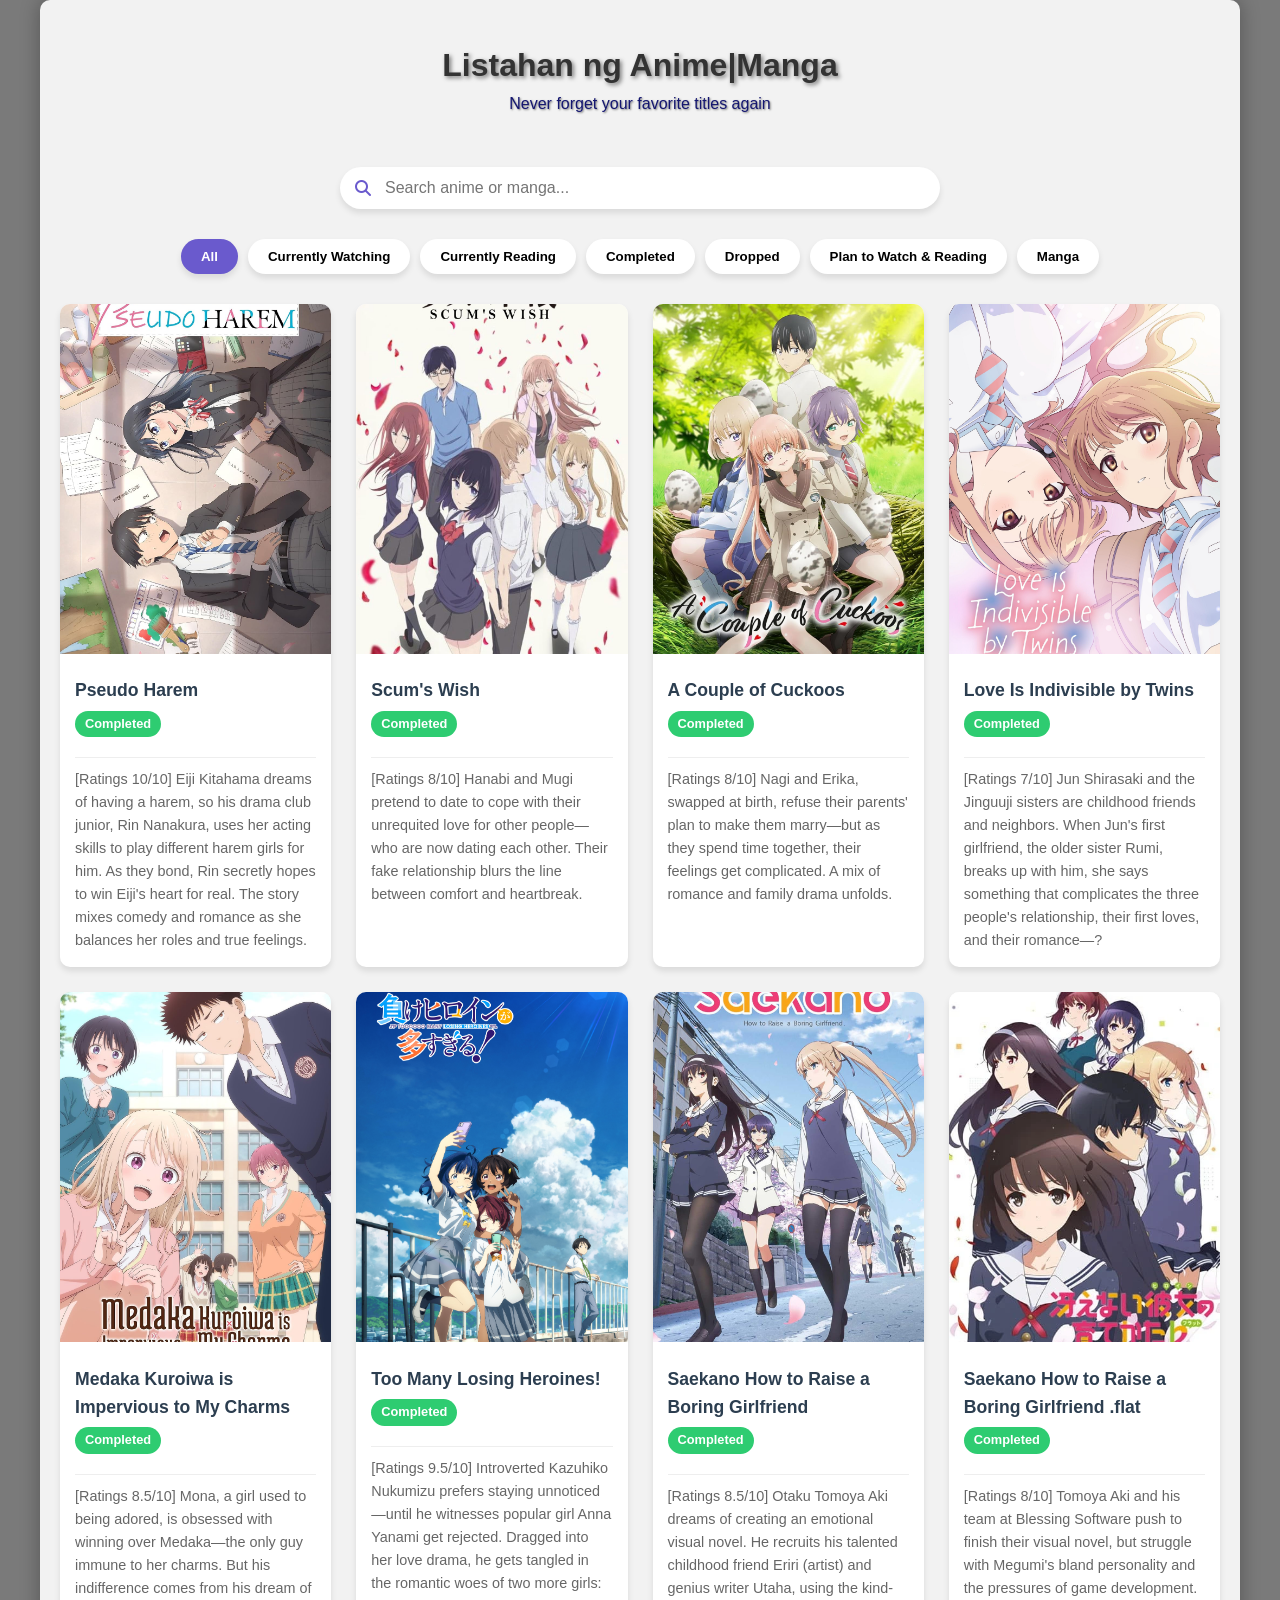
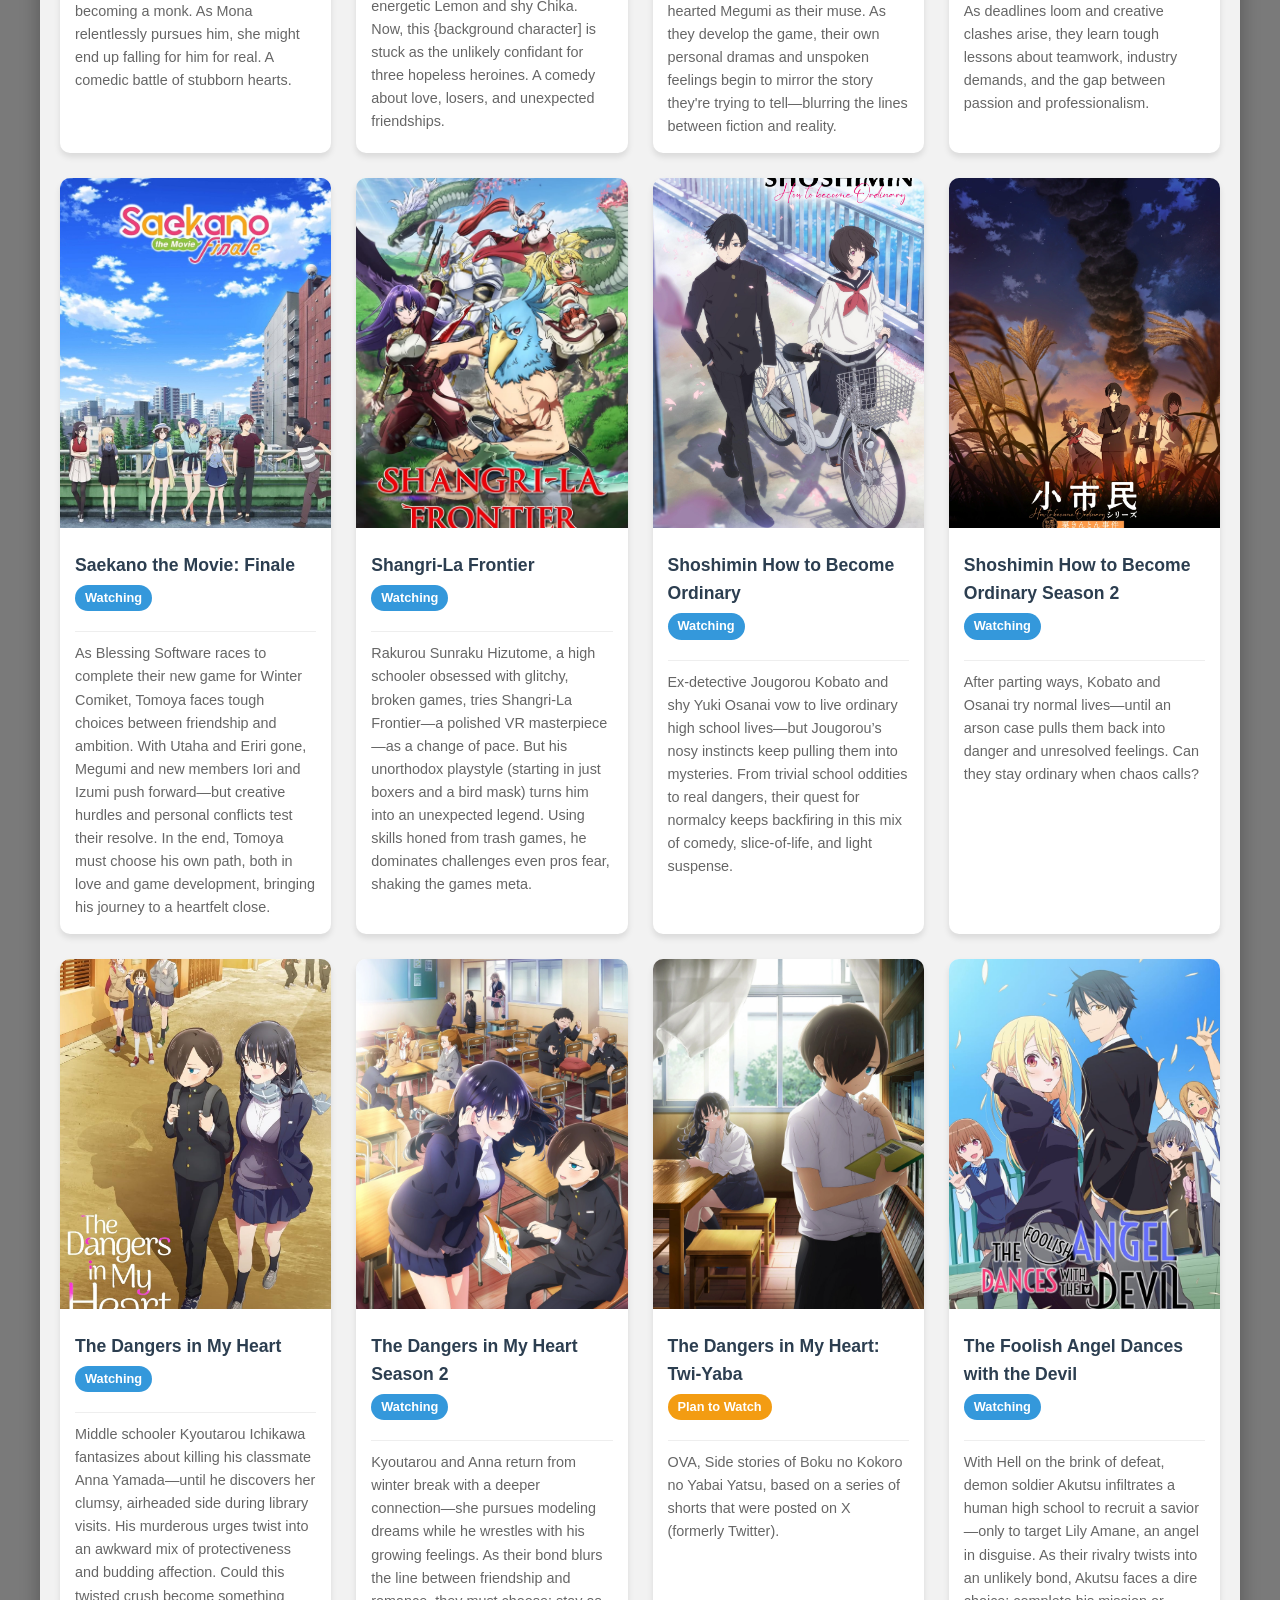
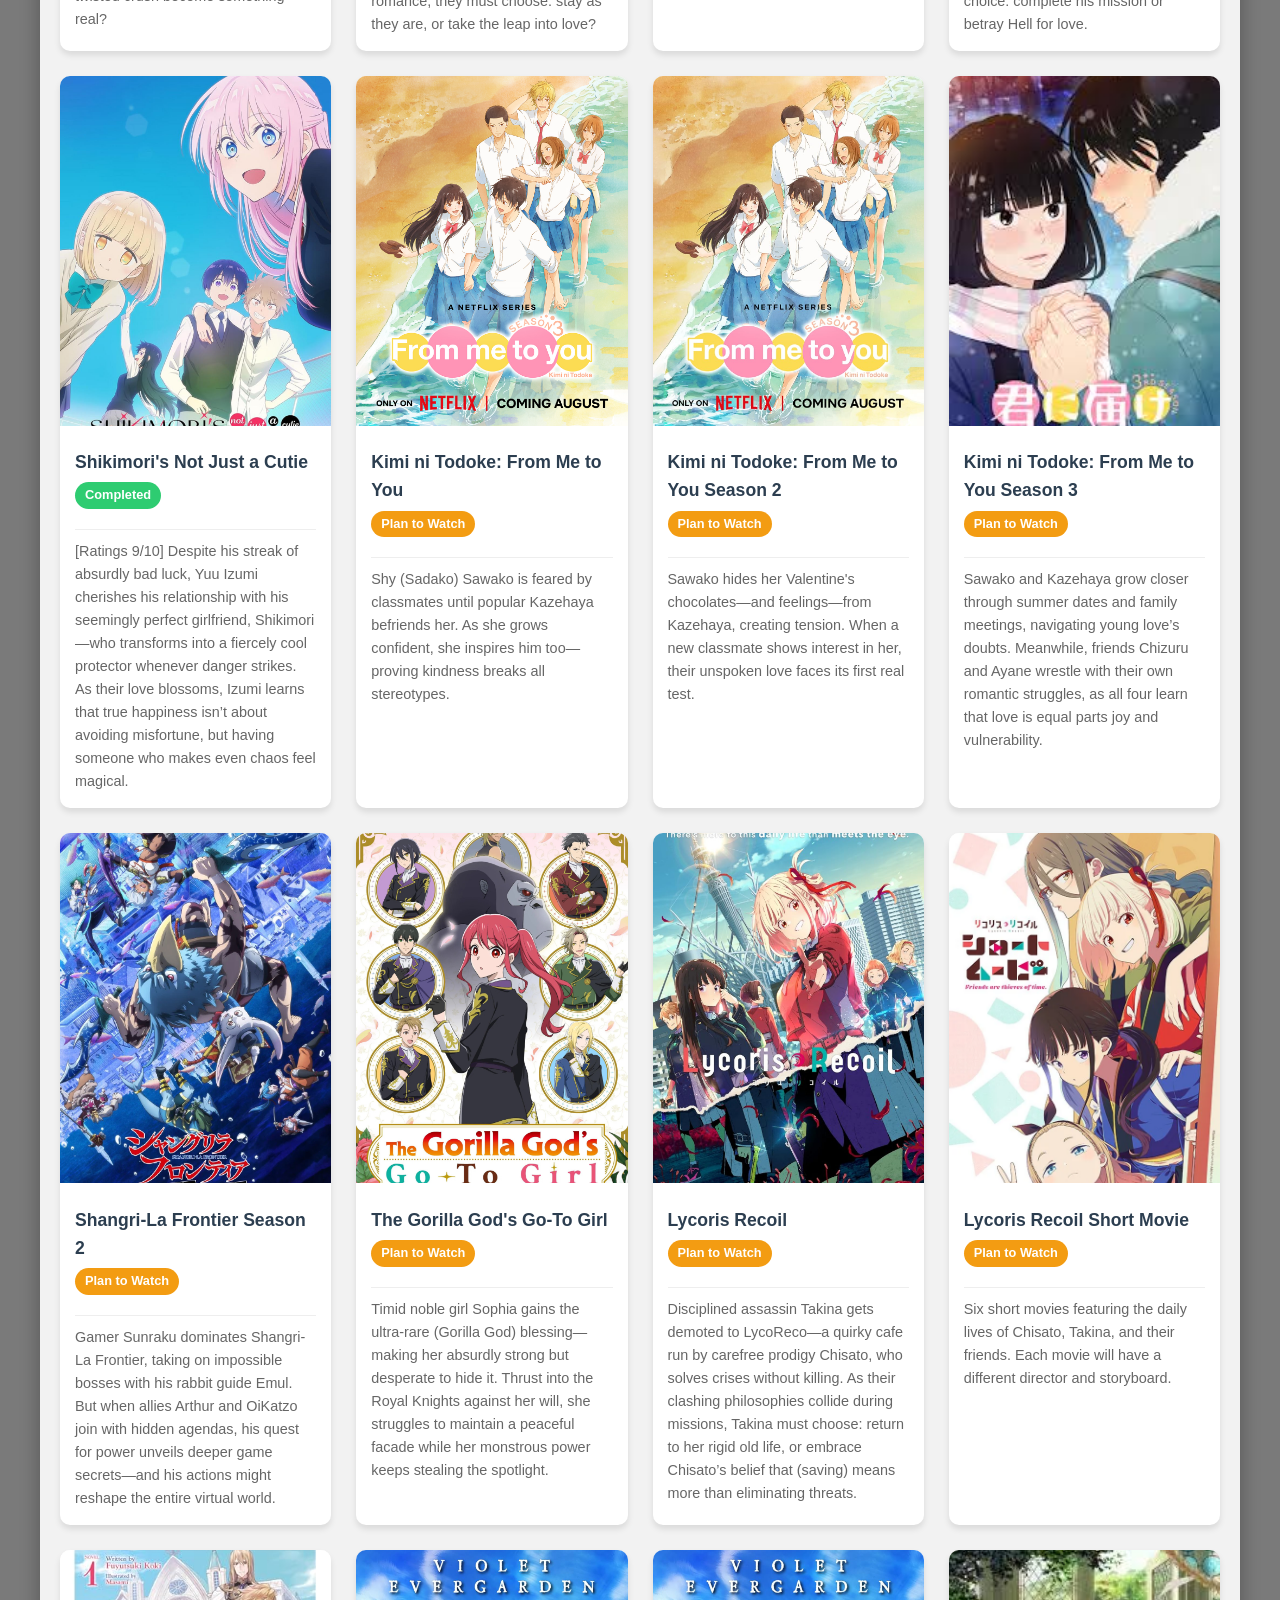
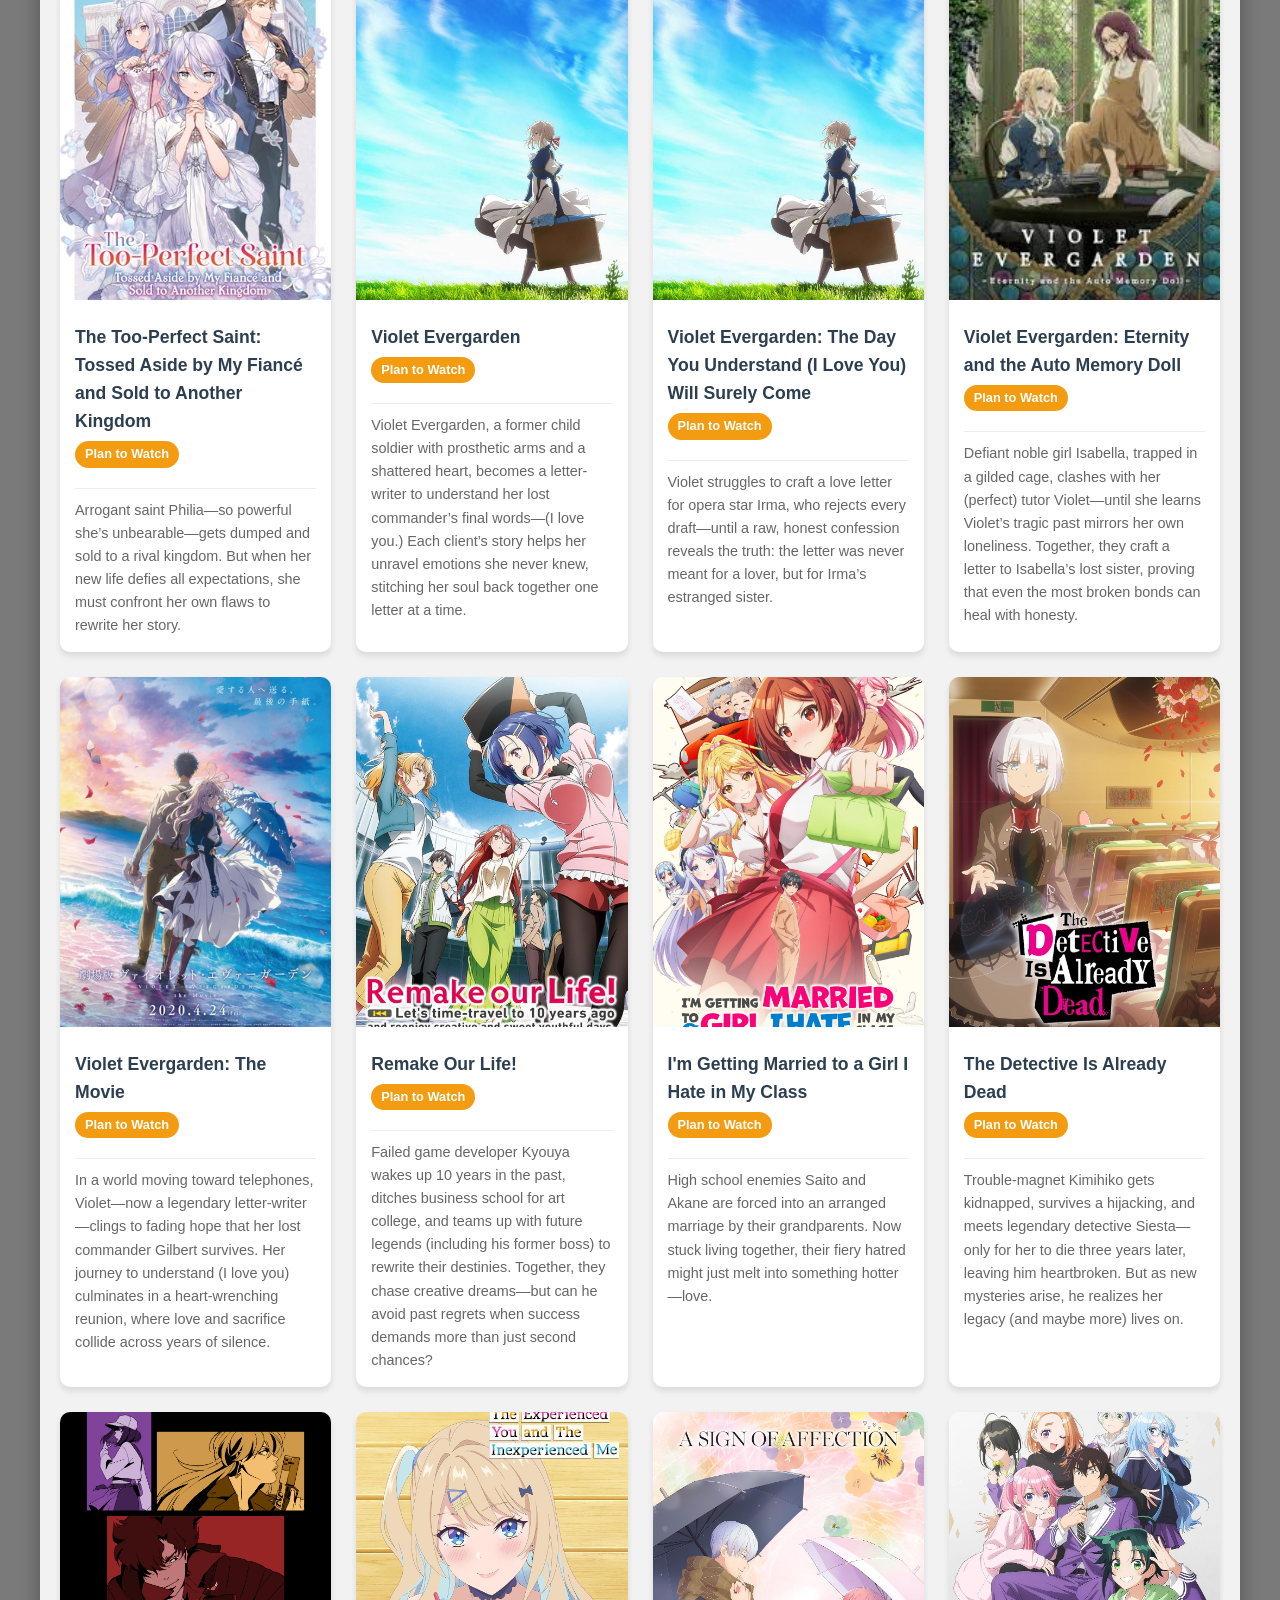
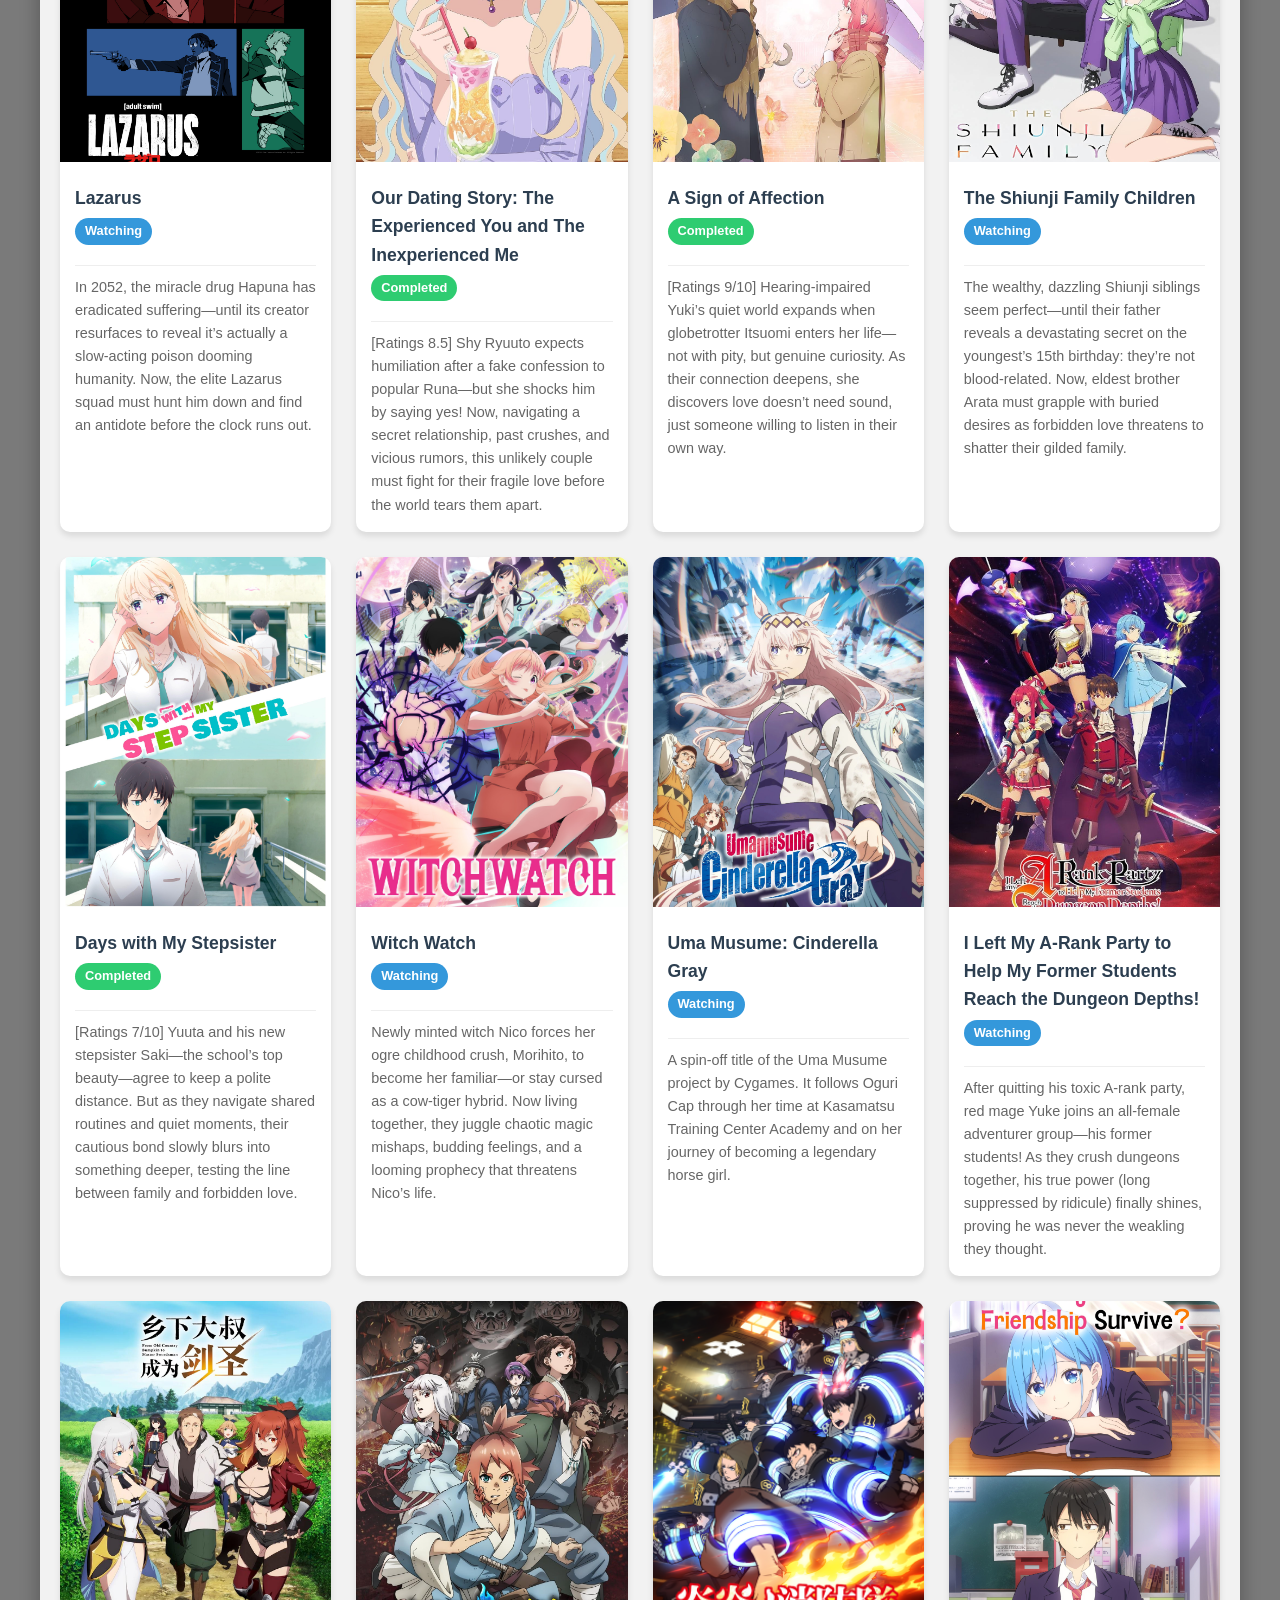
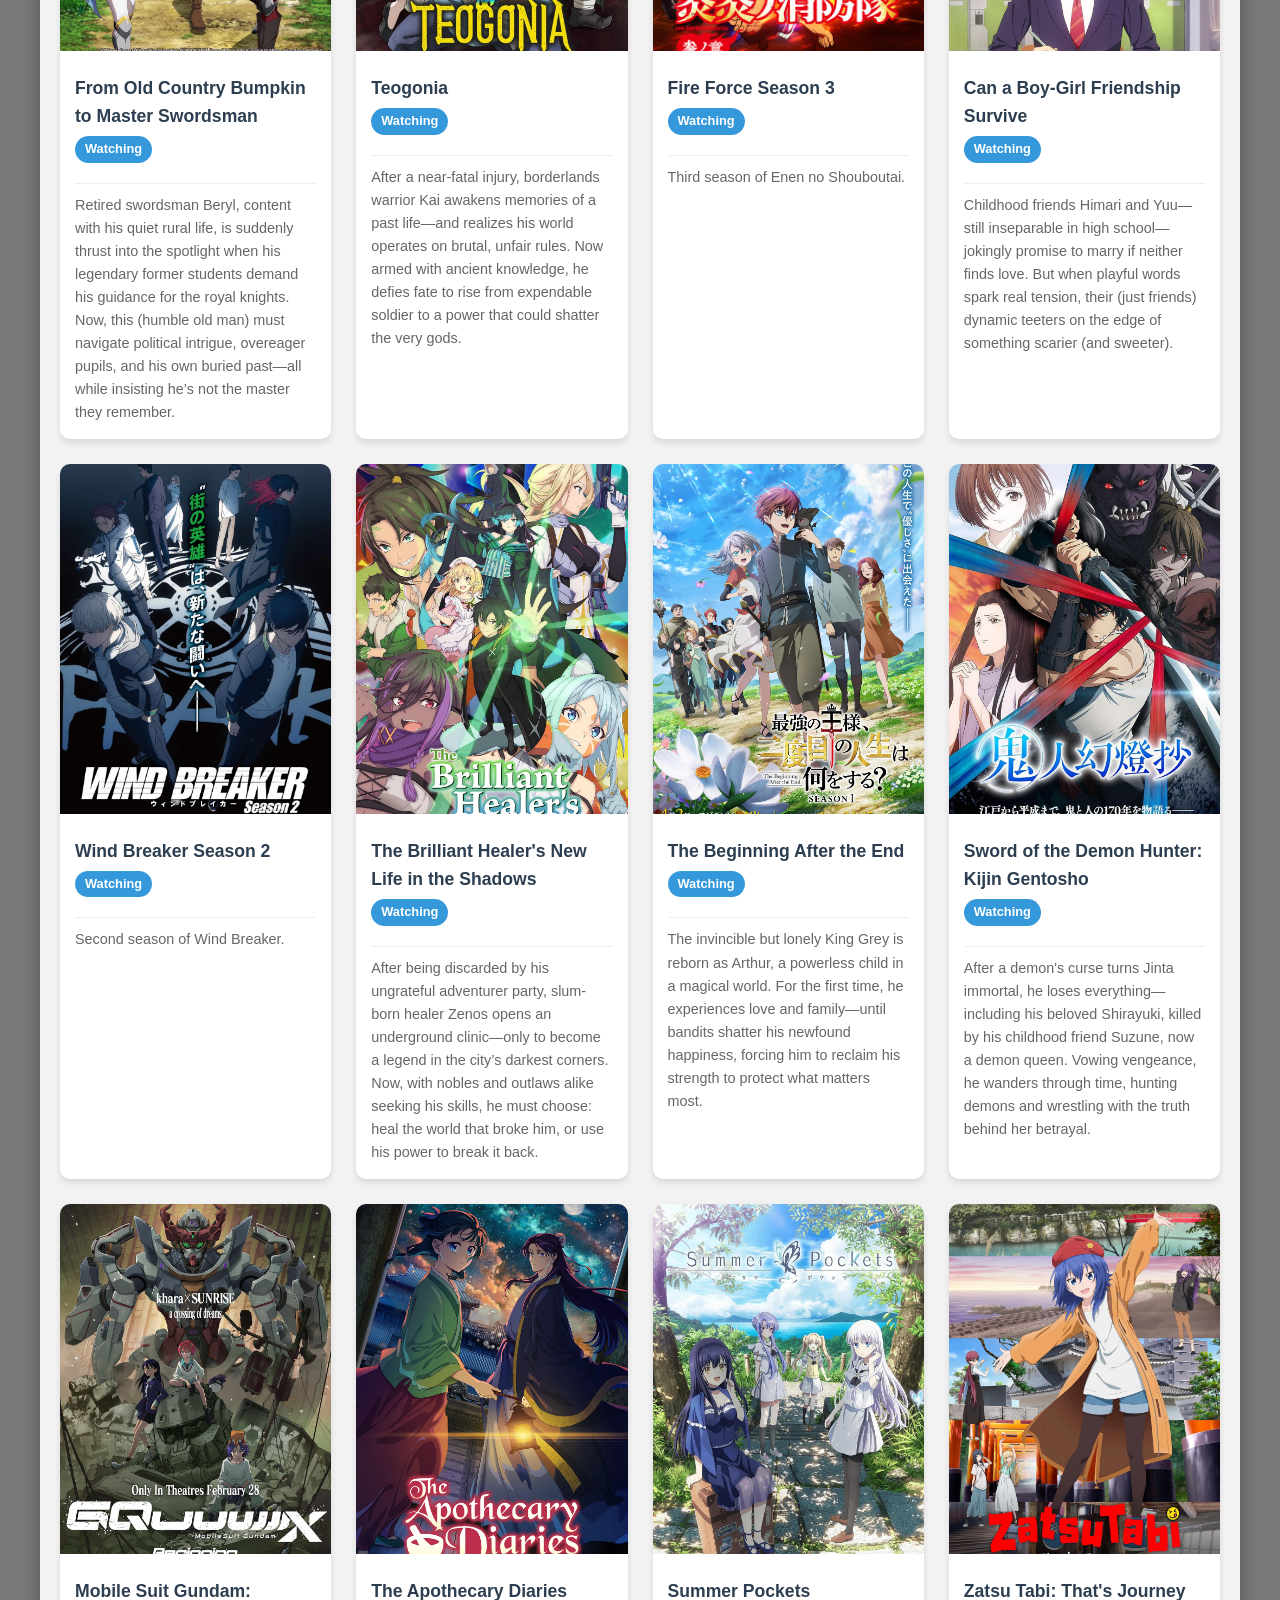
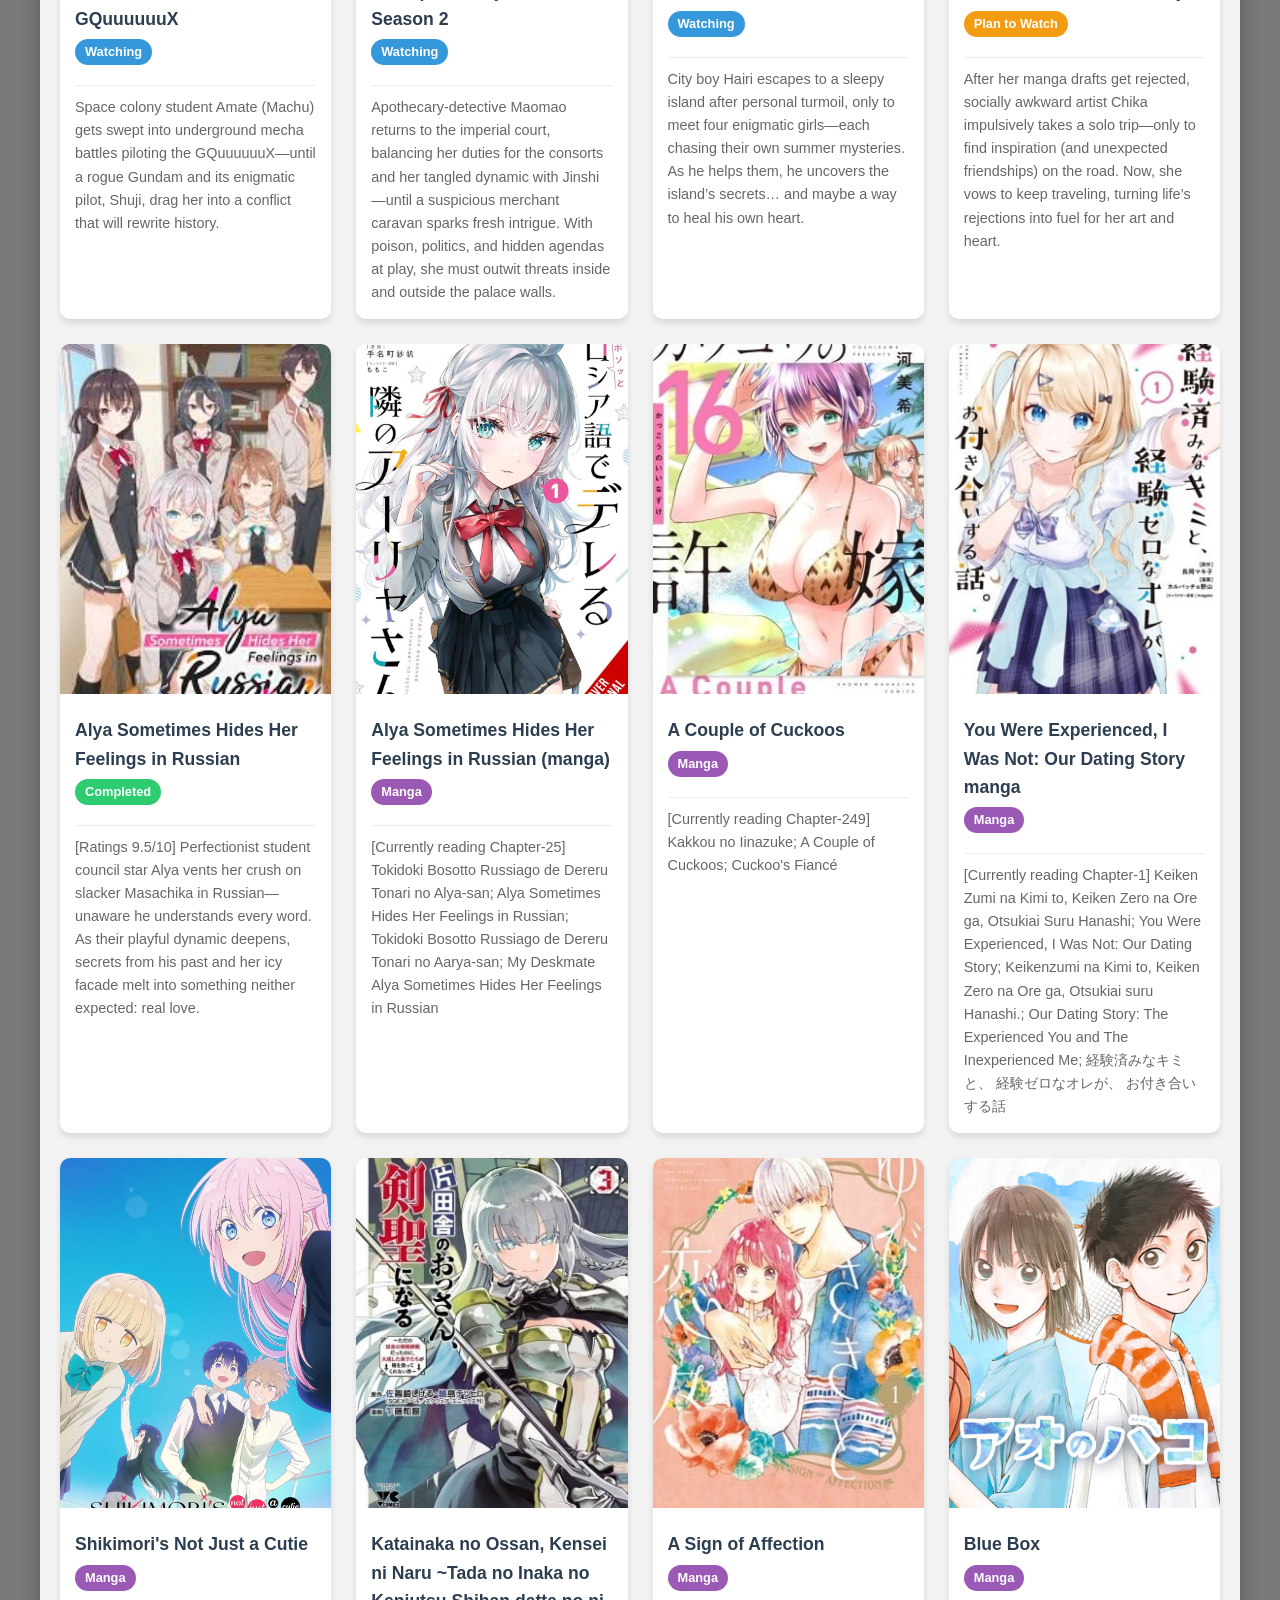
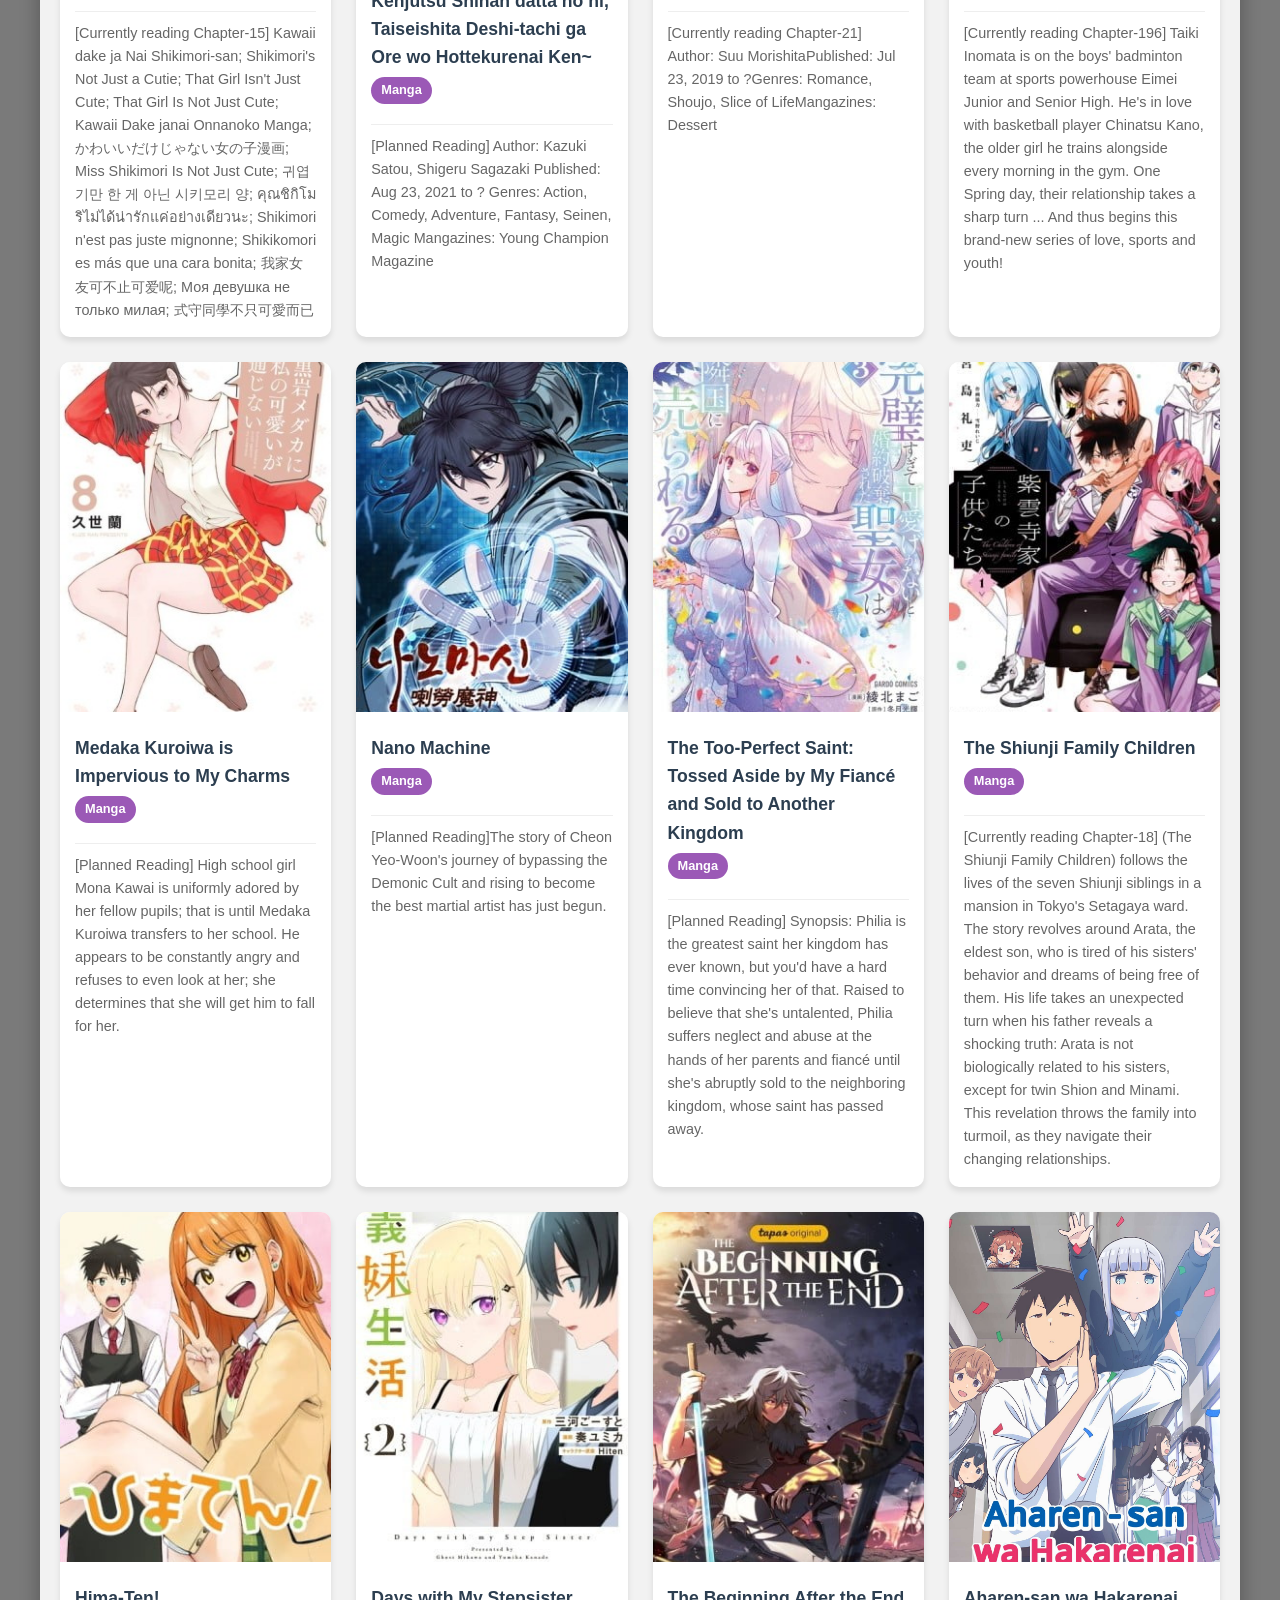
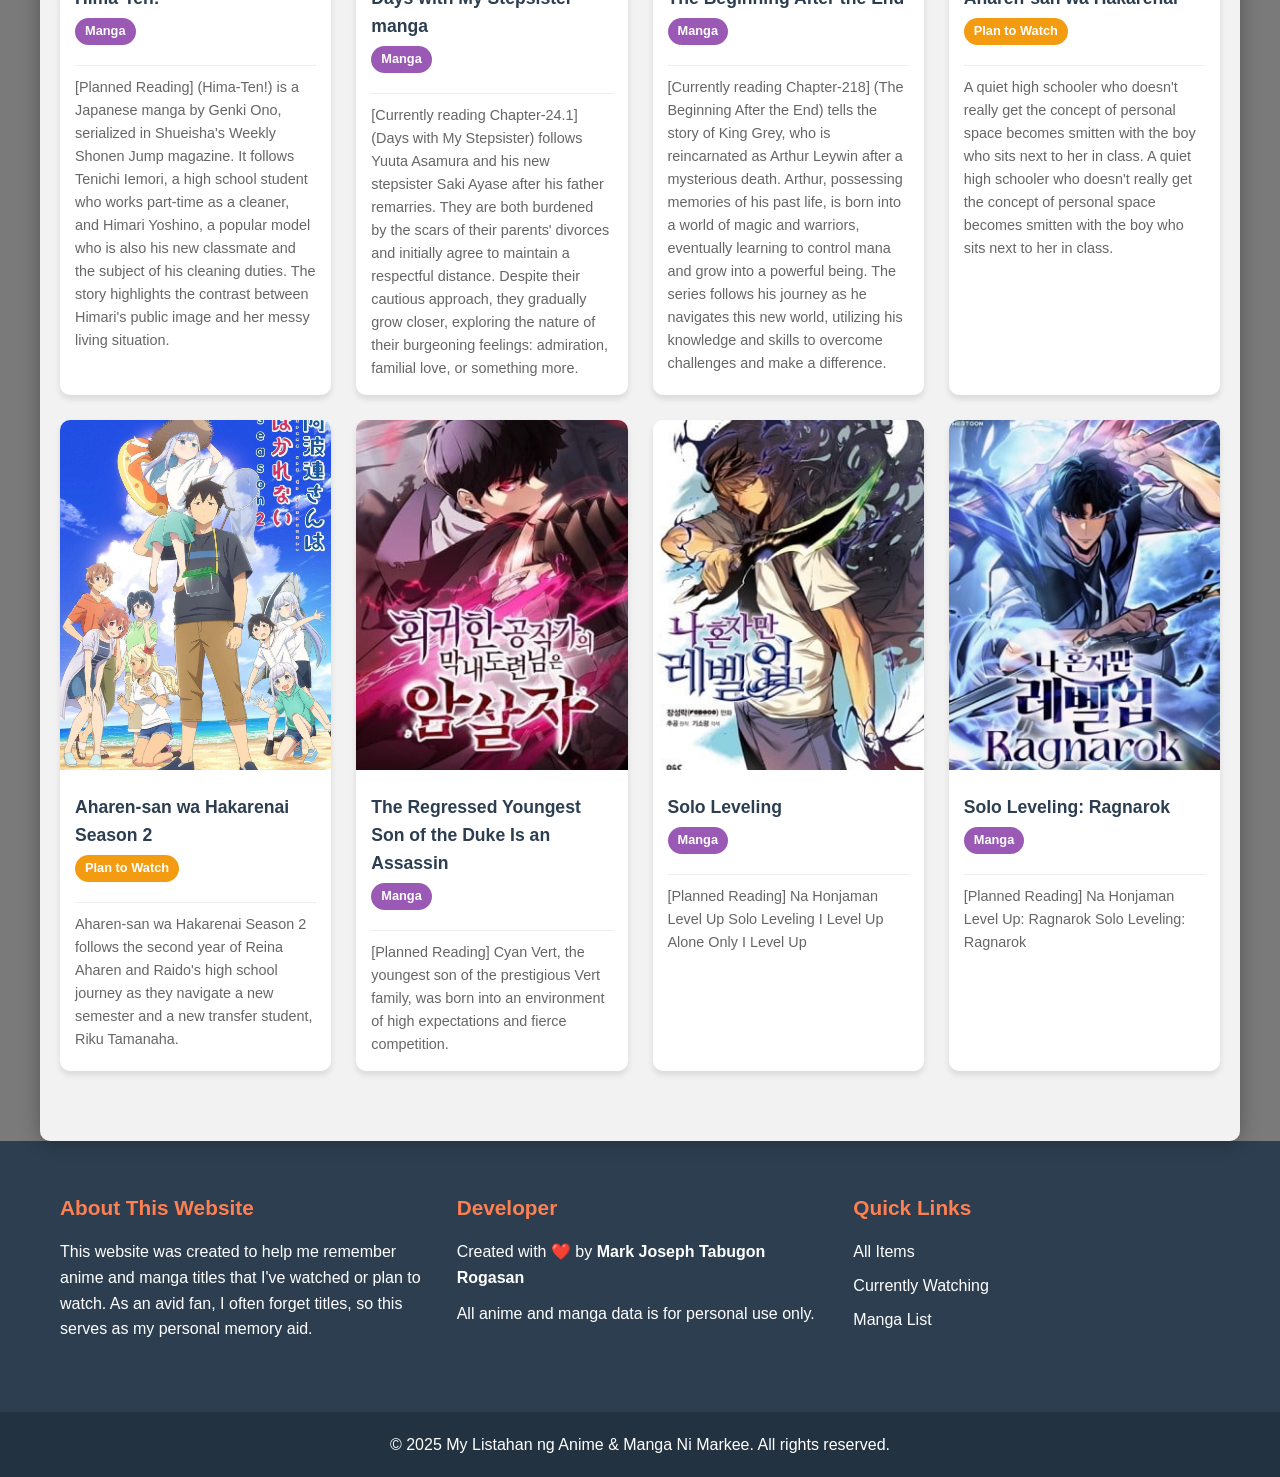
==== commit eac1be3d: "Update index.html" ====
--- a/index.html
+++ b/index.html
@@ -3,7 +3,7 @@
 <head>
     <meta charset="UTF-8">
     <meta name="viewport" content="width=device-width, initial-scale=1.0">
-    <title>My Listahan ng Anime & Manga Ni Markeduki</title>
+    <title> Listahan ng Anime|Manga </title>
     <link rel="stylesheet" href="https://cdnjs.cloudflare.com/ajax/libs/font-awesome/6.4.0/css/all.min.css">
     <link rel="stylesheet" href="style.css">
     <link rel="icon" type="image/png" href="picture/icon.png">
@@ -21,7 +21,7 @@
     <!-- Main Content -->
     <div class="container" id="mainContent">
         <header>
-            <h1>My Listahan ng Anime & Manga Ni Markeduki</h1>
+            <h1> Listahan ng Anime|Manga </h1>
             <p>Never forget your favorite titles again</p>
         </header>
 
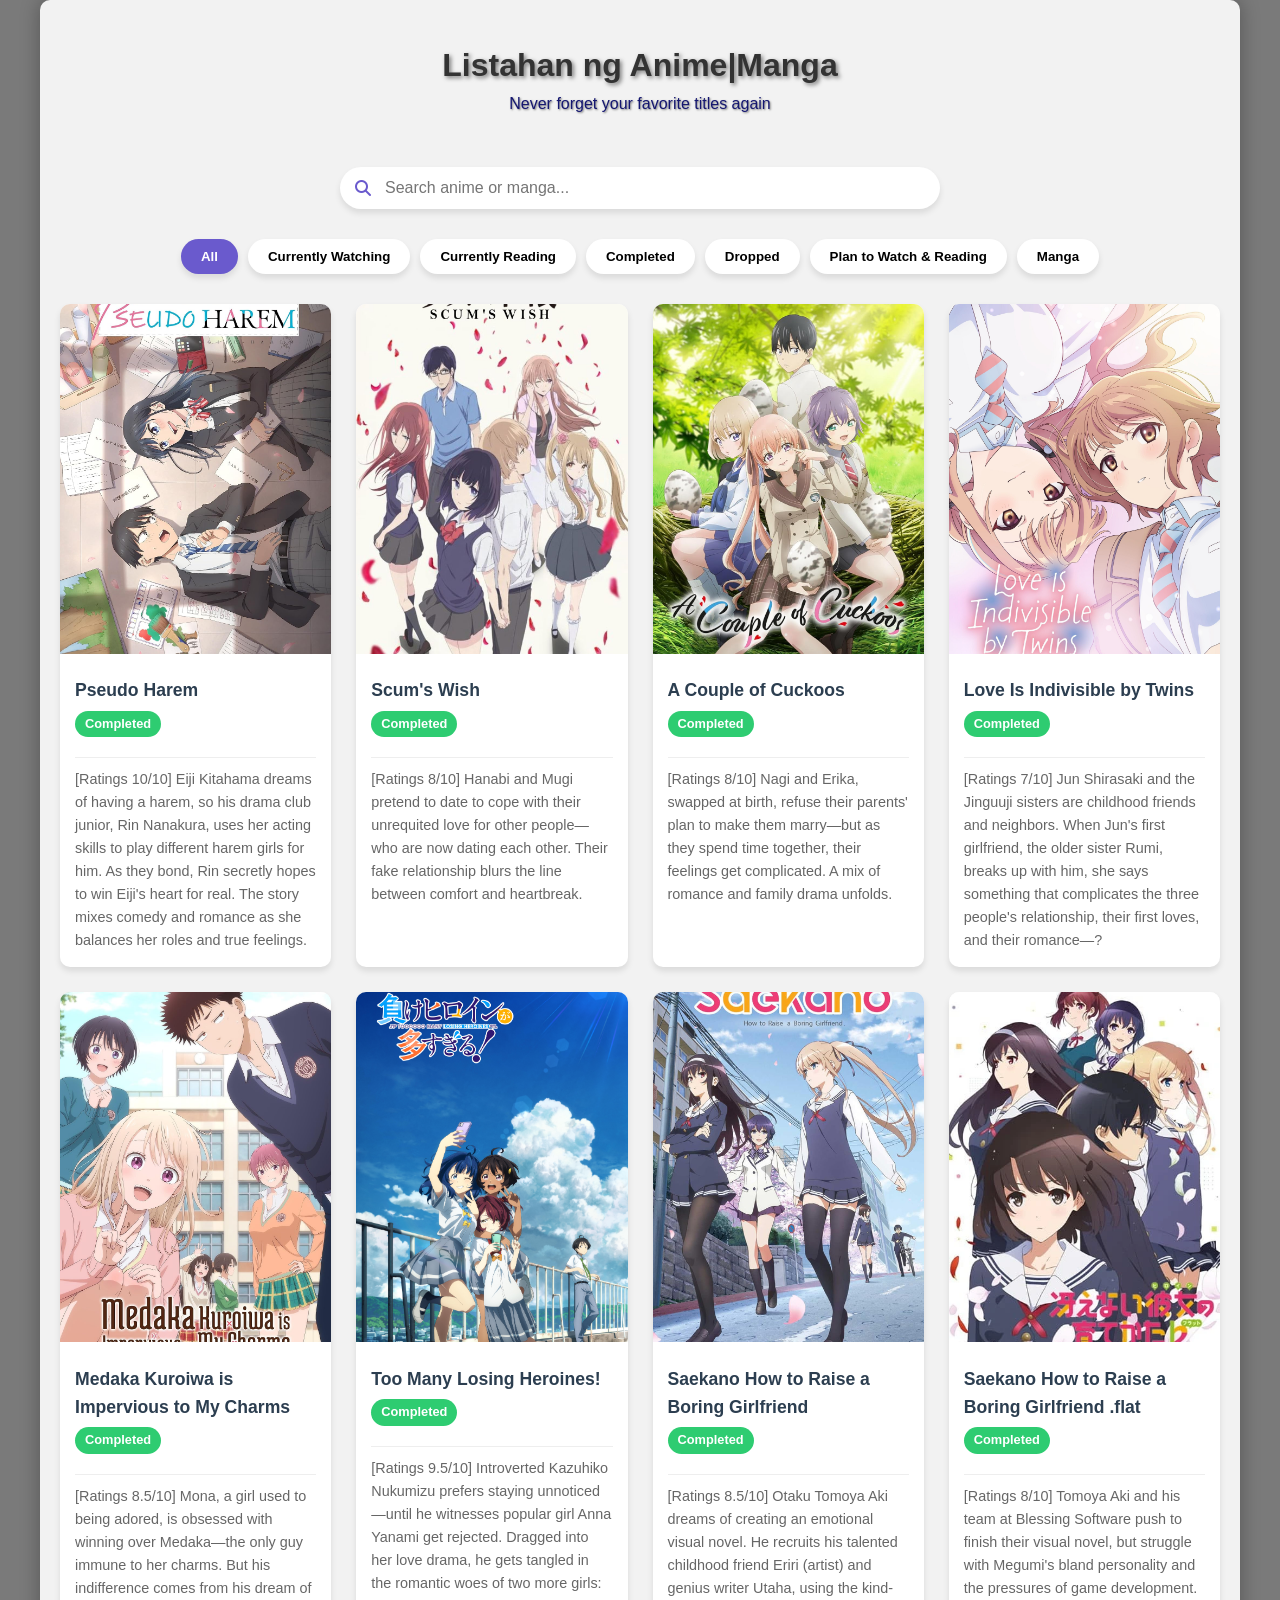
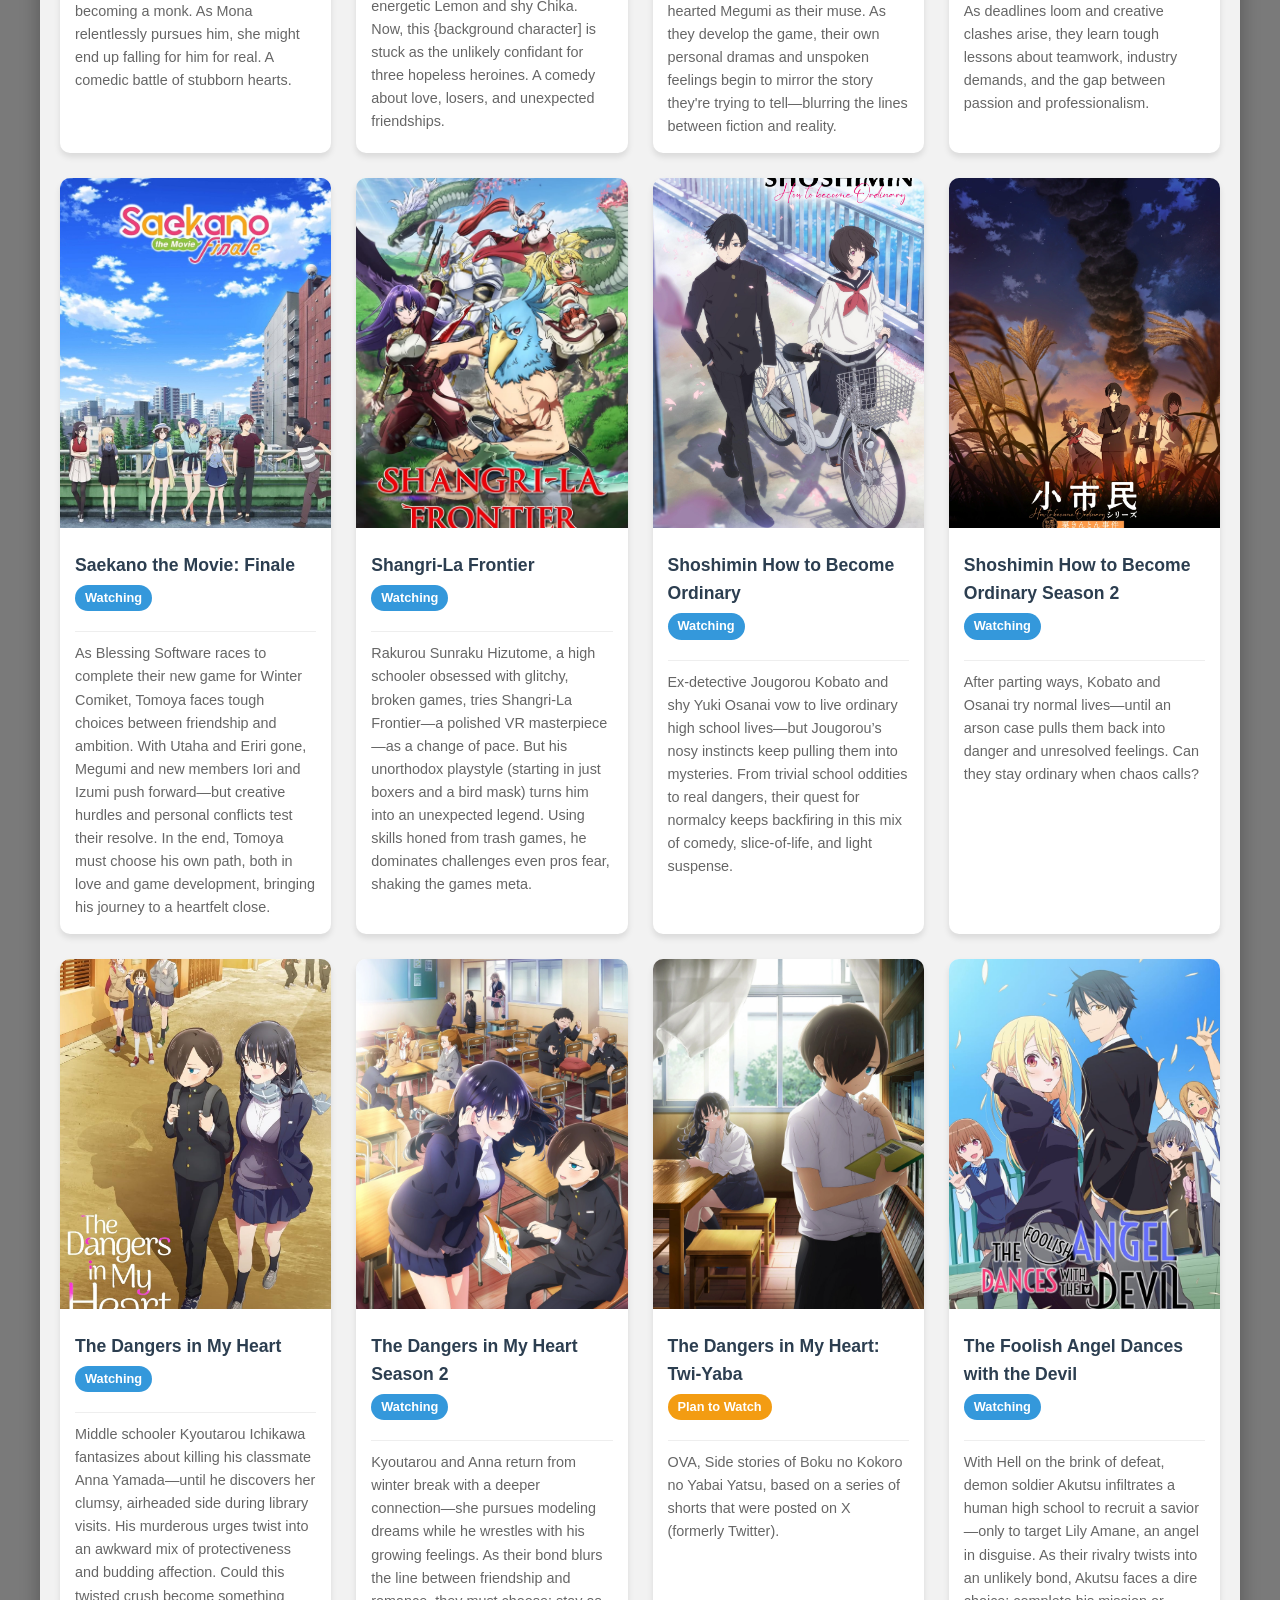
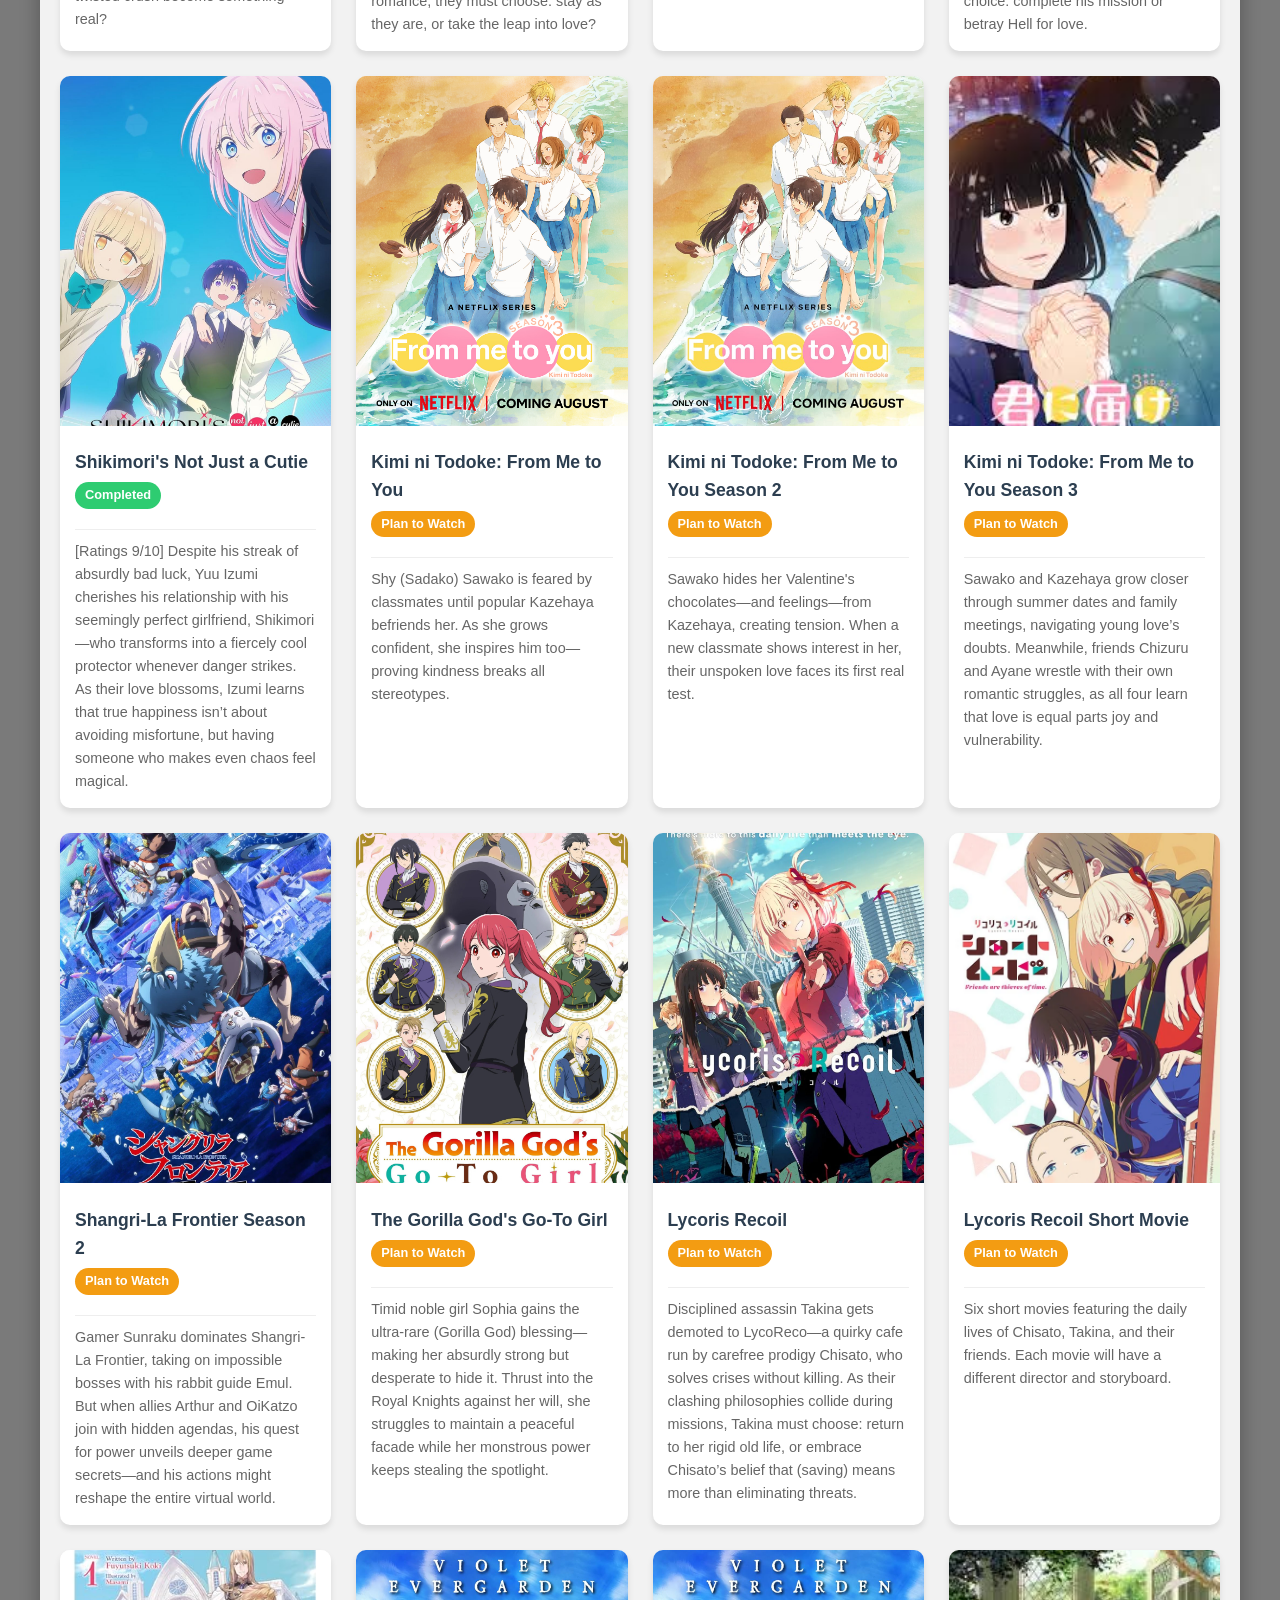
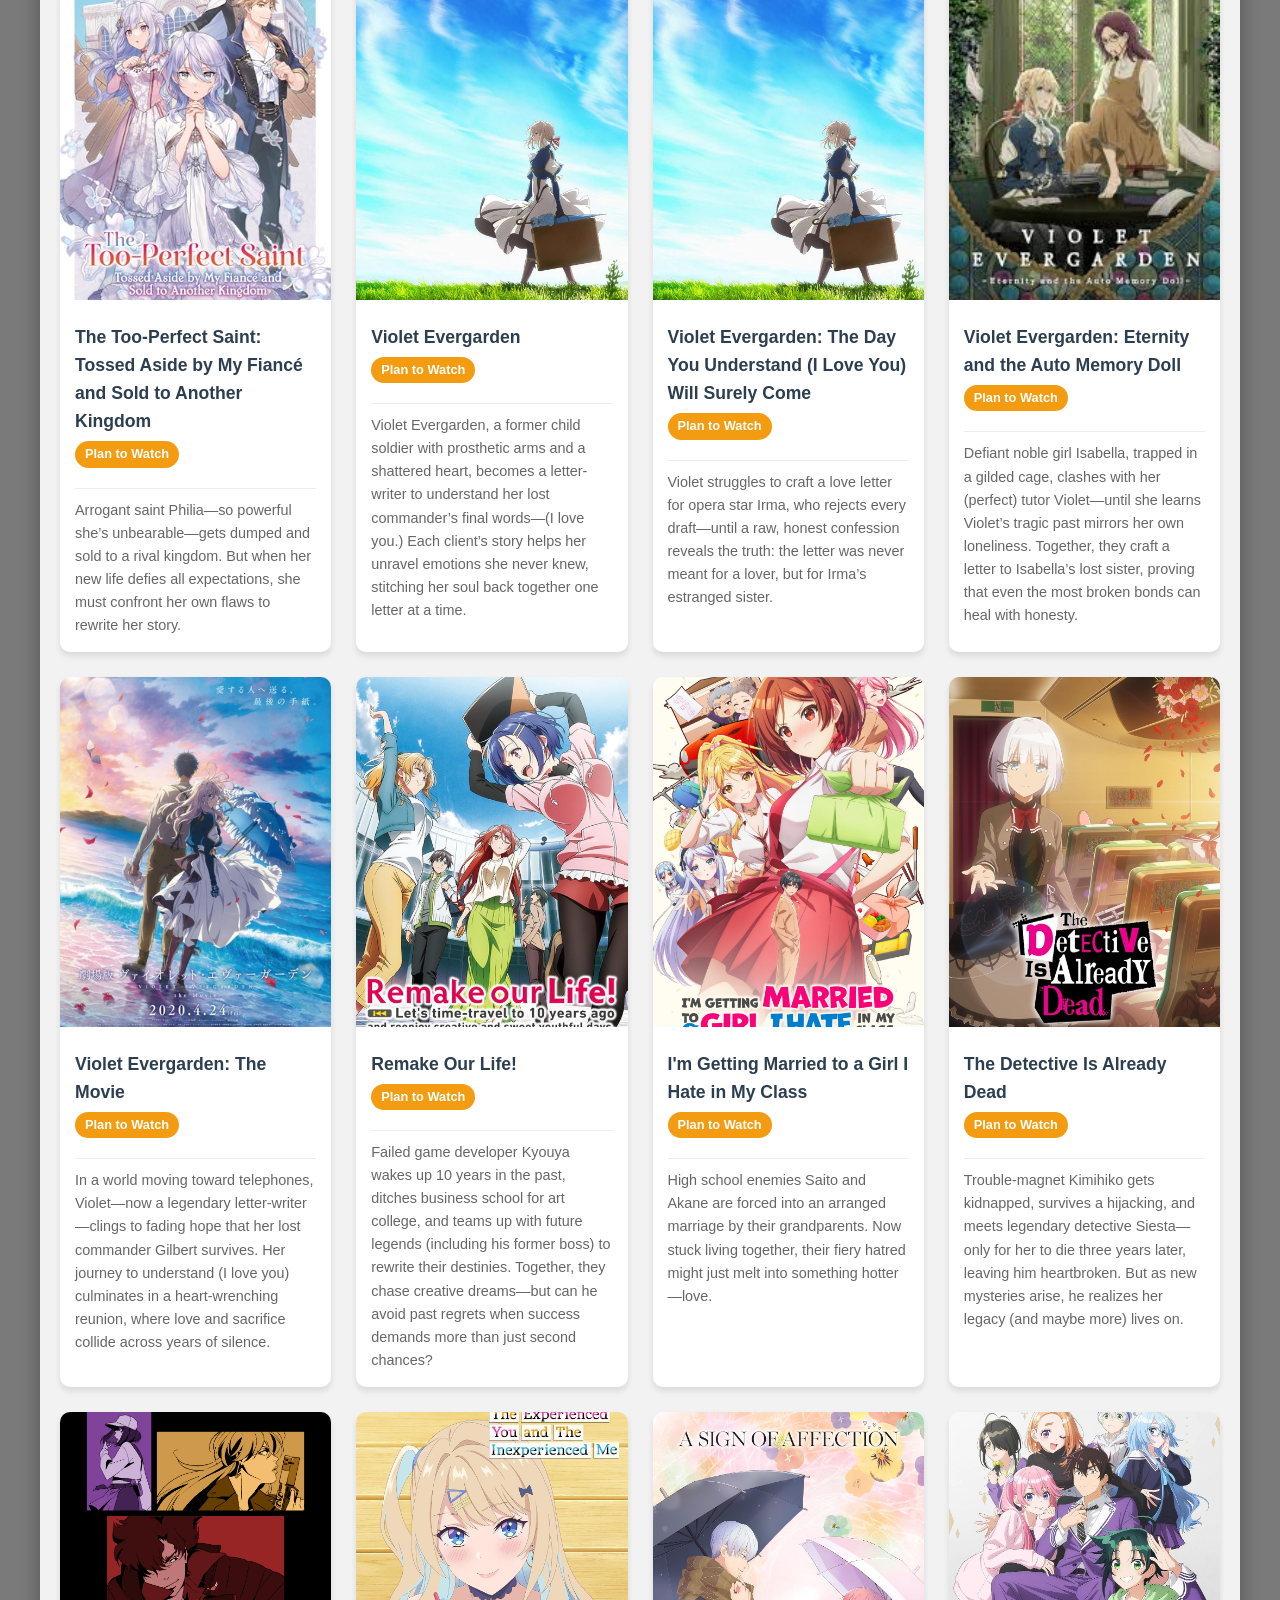
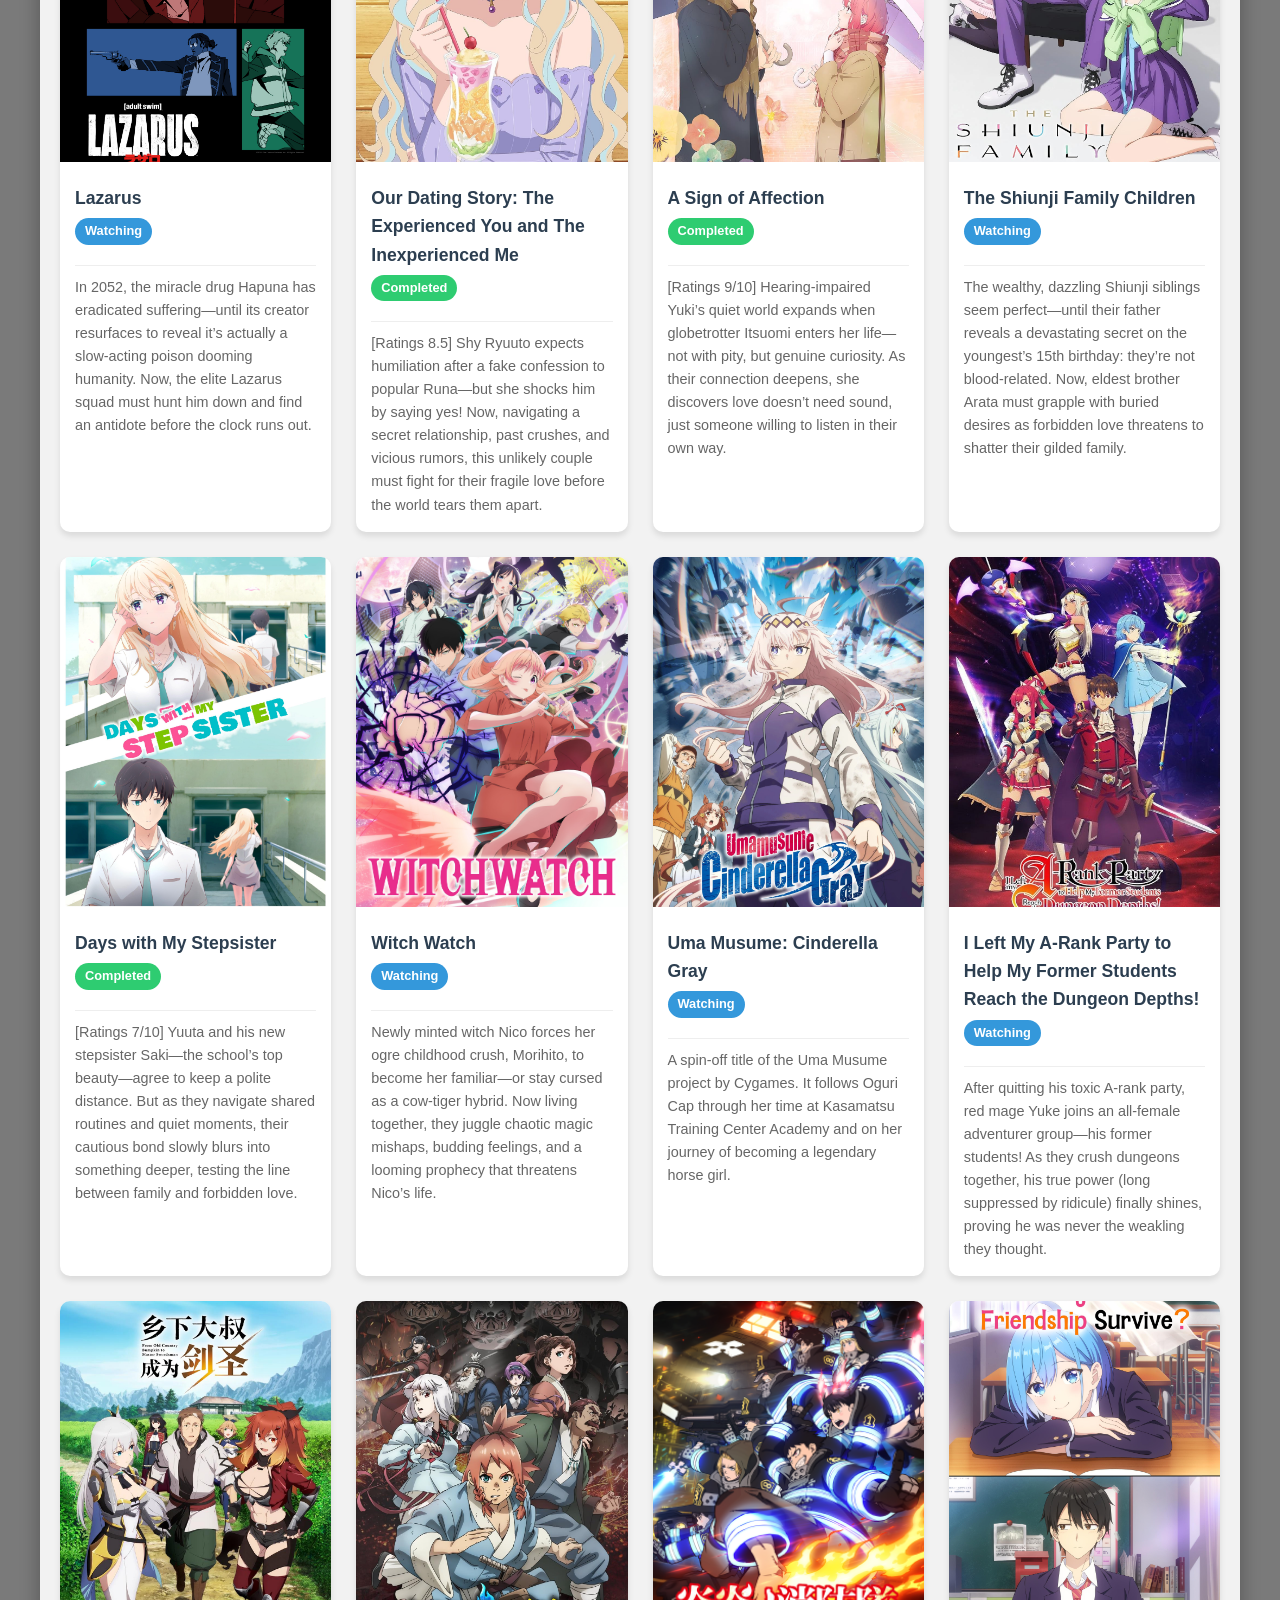
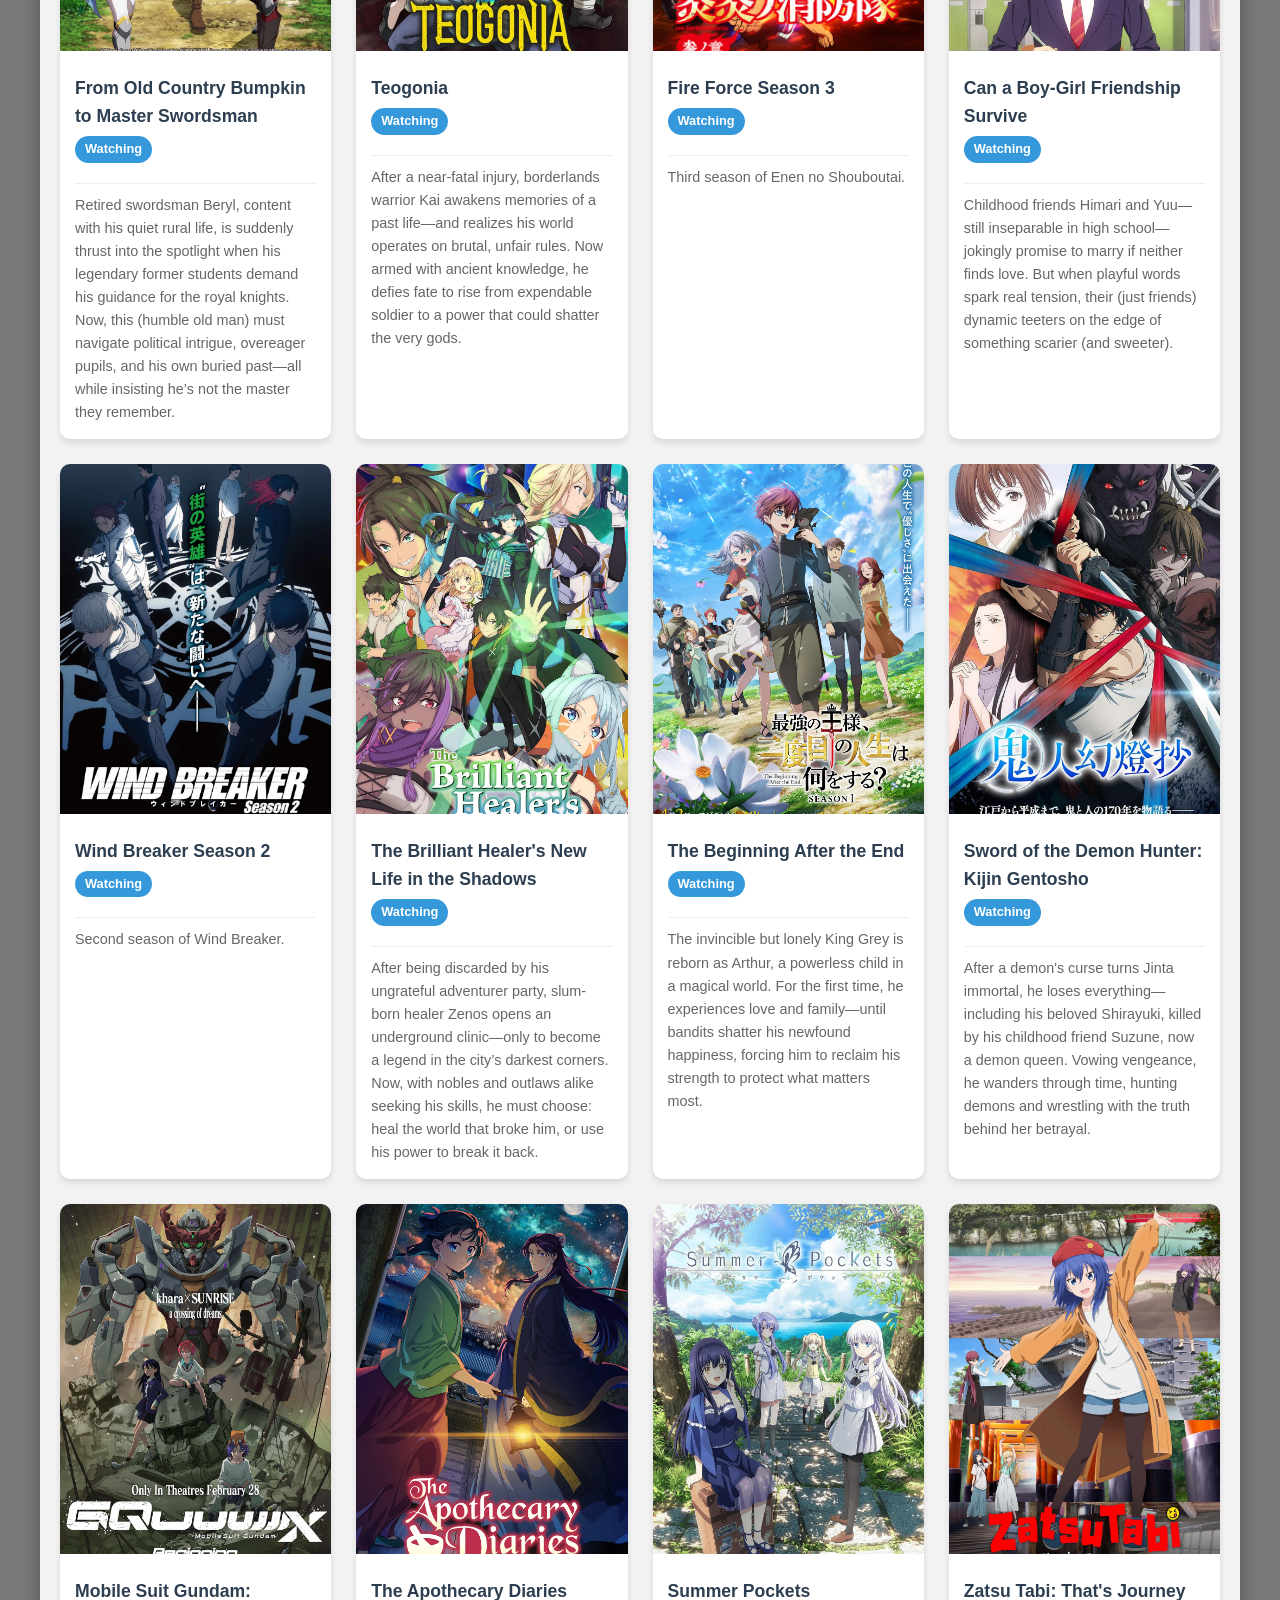
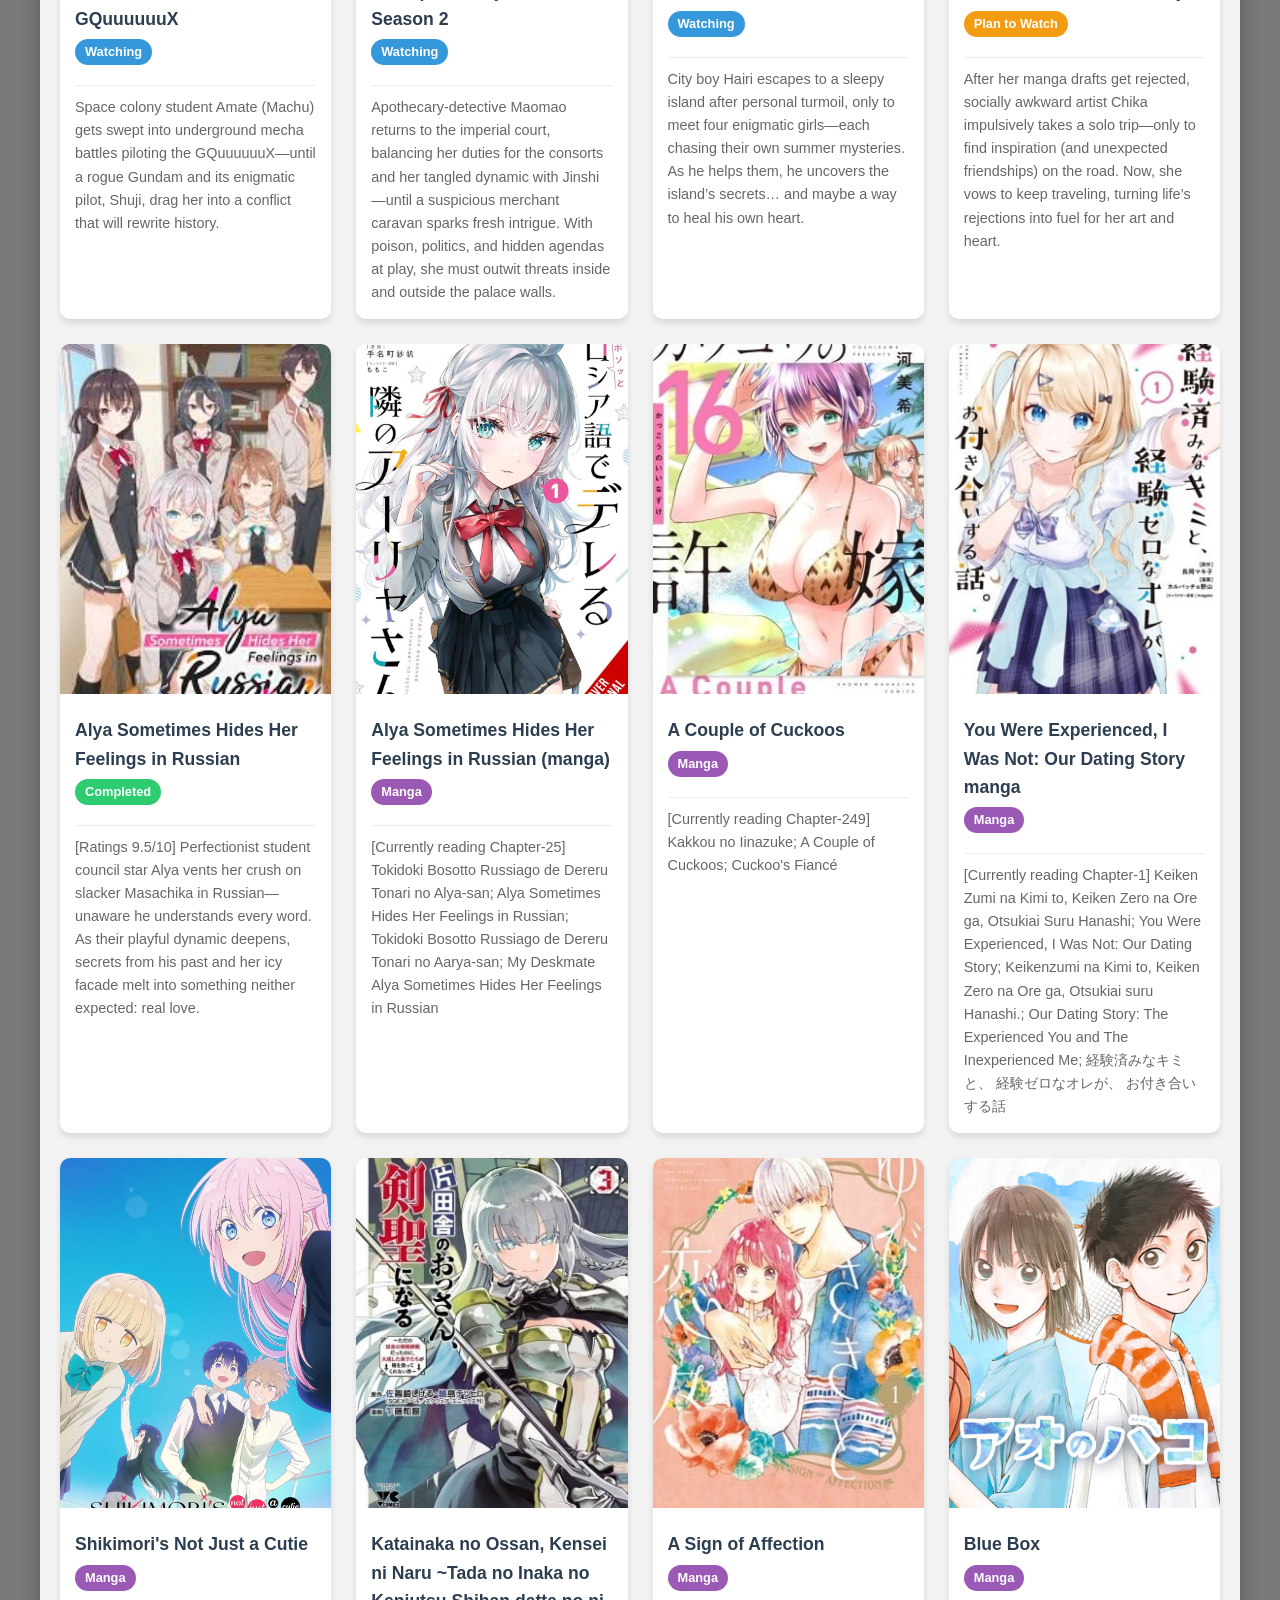
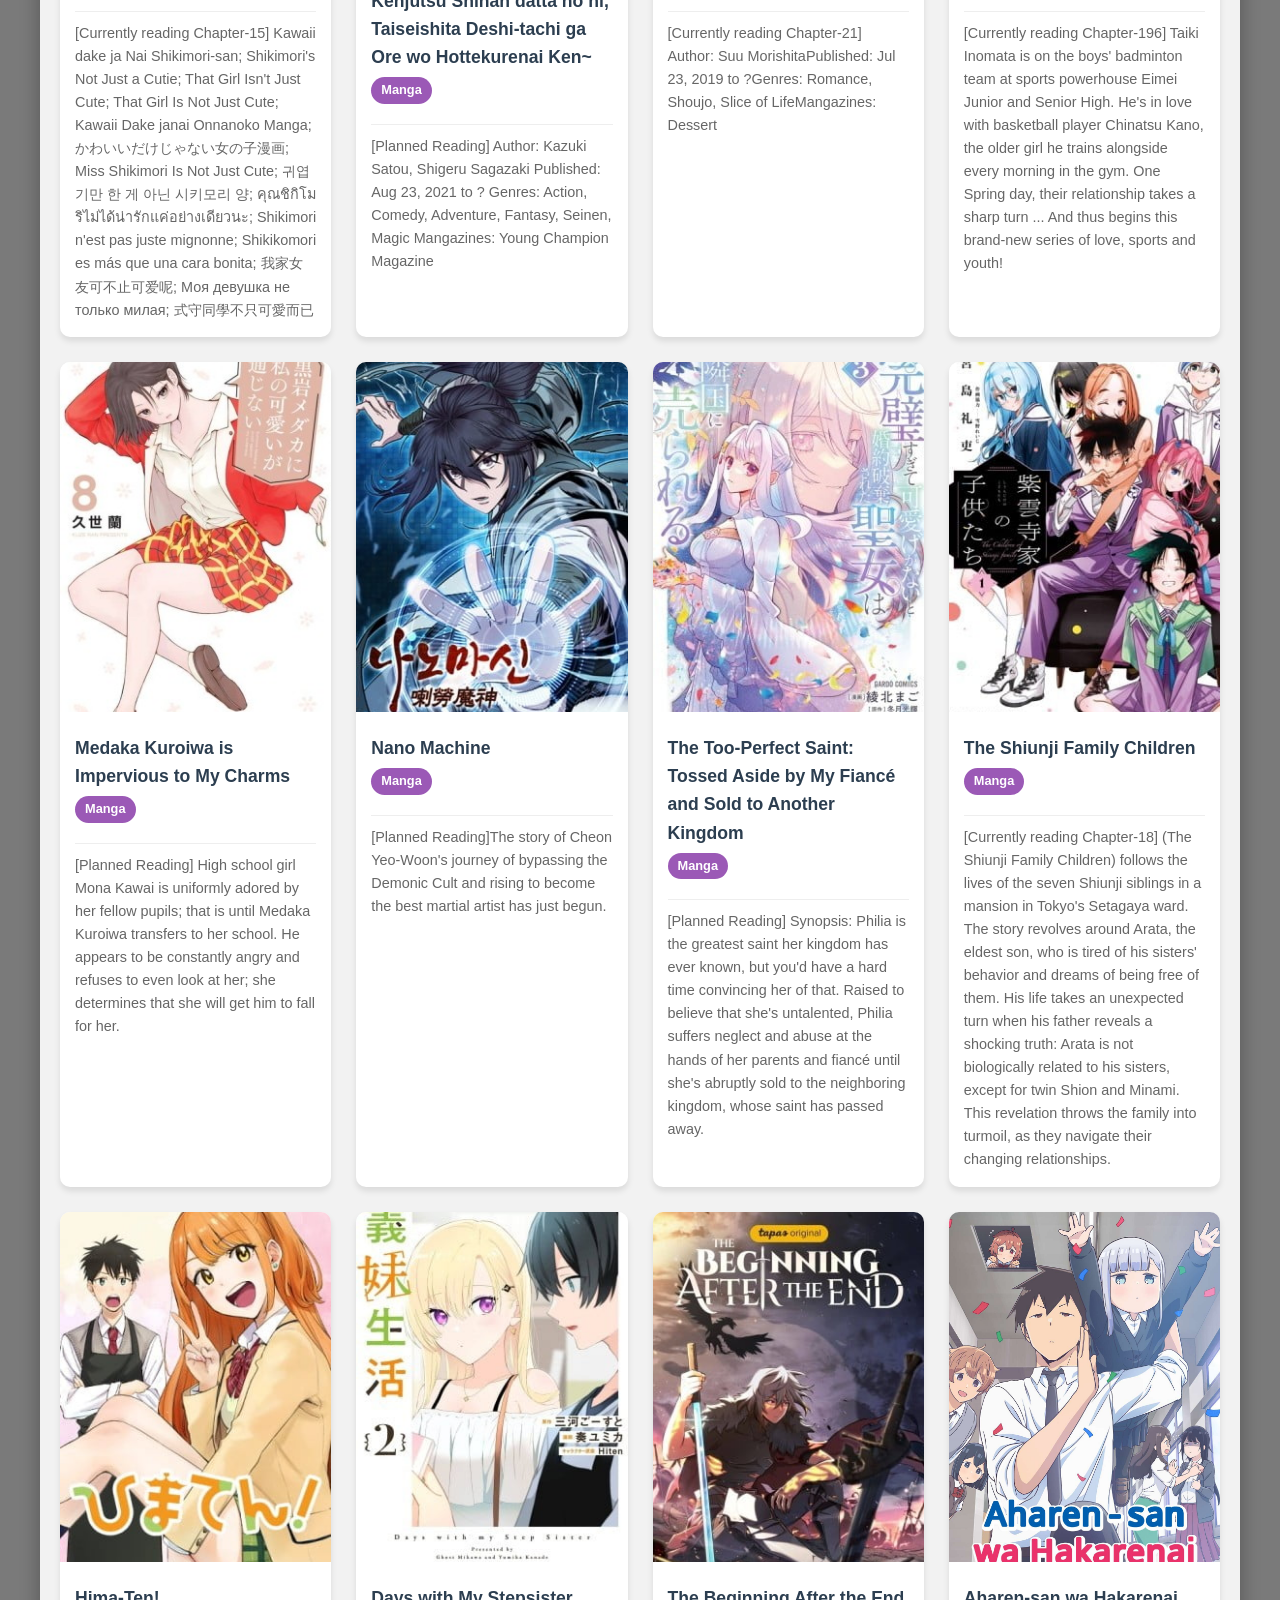
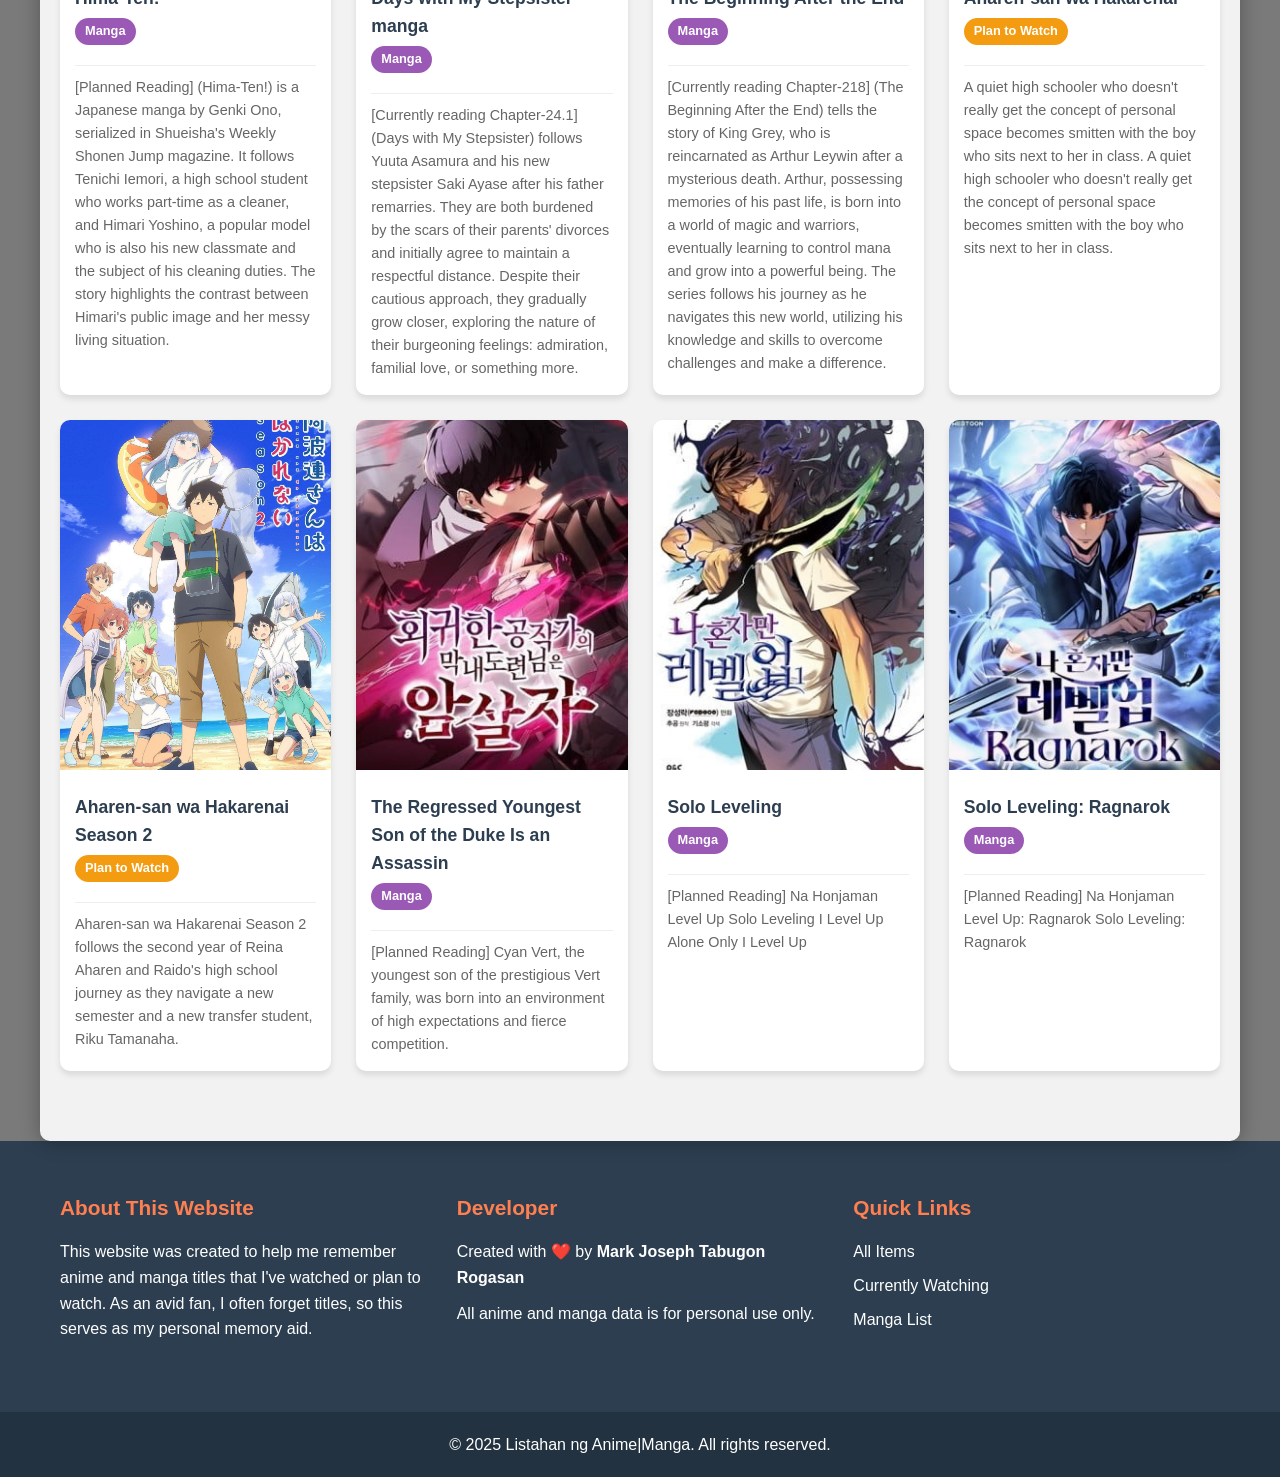
==== commit f433e6ce: "Update index.html" ====
--- a/index.html
+++ b/index.html
@@ -77,7 +77,7 @@
             </div>
         </div>
         <div class="footer-bottom">
-            <p>&copy; 2025 My Listahan ng Anime & Manga Ni Markee. All rights reserved.</p>
+            <p>&copy; 2025 Listahan ng Anime|Manga. All rights reserved.</p>
         </div>
     </footer>
 
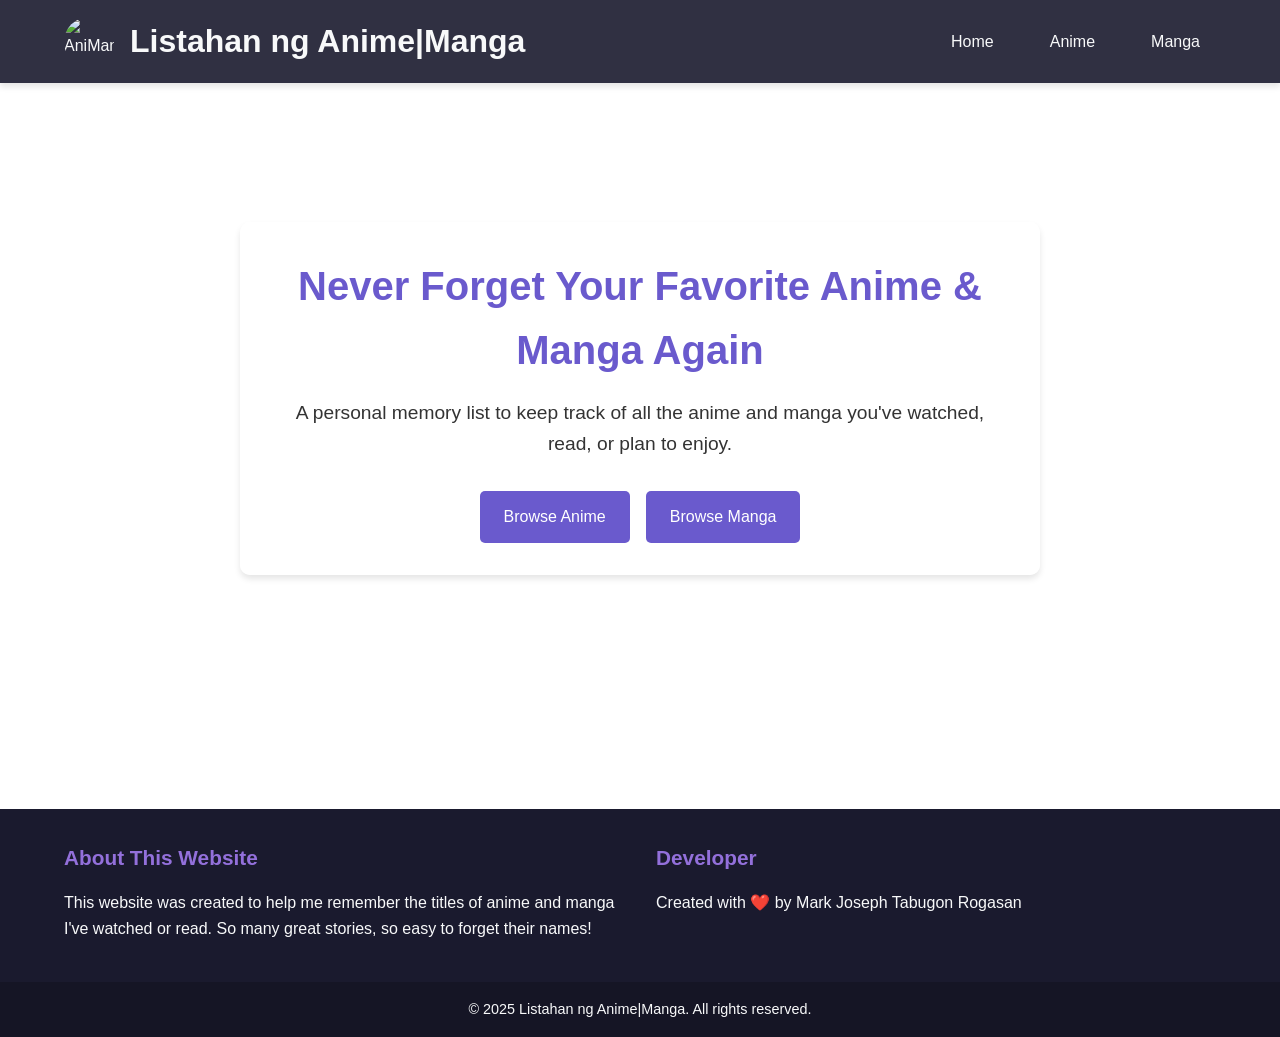
==== commit e7bed922: "Add files via upload" ====
--- a/index.html
+++ b/index.html
@@ -3,77 +3,56 @@
 <head>
     <meta charset="UTF-8">
     <meta name="viewport" content="width=device-width, initial-scale=1.0">
-    <title> Listahan ng Anime|Manga </title>
+    <title>Listahan ng Anime|Manga</title>
+    <link rel="stylesheet" href="css/style.css">
     <link rel="stylesheet" href="https://cdnjs.cloudflare.com/ajax/libs/font-awesome/6.4.0/css/all.min.css">
-    <link rel="stylesheet" href="style.css">
-    <link rel="icon" type="image/png" href="picture/icon.png">
+    <link rel="icon" href="image/logo.png" type="image/png">
 </head>
 <body>
     <!-- Loading Screen -->
-    <div class="loading-screen" id="loadingScreen">
-        <div class="loading-content">
-            <img src="image/loading.gif" alt="Meron Loading Image" class="loading-image">
-            <div class="loading-spinner"></div>
-            <p>Loading your Listahan...</p>
-        </div>
+    <div class="loading-screen">
+        <img src="image/loading.gif" alt="Loading...">
     </div>
 
+    <!-- Header -->
+    <header>
+        <div class="header-container">
+            <div class="logo-container">
+                <img src="image/logo.png" alt="AniManga Memory List Logo" class="logo">
+                <h1>Listahan ng Anime|Manga</h1>
+            </div>
+            <nav>
+                <ul>
+                    <li><a href="index.html">Home</a></li>
+                    <li><a href="anime.html">Anime</a></li>
+                    <li><a href="manga.html">Manga</a></li>
+                </ul>
+            </nav>
+        </div>
+    </header>
+
     <!-- Main Content -->
-    <div class="container" id="mainContent">
-        <header>
-            <h1> Listahan ng Anime|Manga </h1>
-            <p>Never forget your favorite titles again</p>
-        </header>
-
-        <div class="search-container">
-            <input type="text" id="searchInput" placeholder="Search anime or manga...">
-            <i class="fas fa-search search-icon"></i>
-        </div>
-
-        <div class="tabs">
-            <button class="tab-button active" data-category="all">All</button>
-            <button class="tab-button" data-category="watching">Currently Watching</button>
-            <button class="tab-button" data-category="reading">Currently Reading</button>
-            <button class="tab-button" data-category="completed">Completed</button>
-            <button class="tab-button" data-category="dropped">Dropped</button>
-            <button class="tab-button" data-category="planned">Plan to Watch & Reading</button>
-            <button class="tab-button" data-category="manga">Manga</button>
-        </div>
-
-        <div class="content-grid" id="contentGrid">
-            <!-- Items will be loaded here via JavaScript -->
-        </div>
-
-        <!-- Video Modal -->
-        <div class="modal" id="videoModal">
-            <div class="modal-content">
-                <span class="close-modal">&times;</span>
-                <div class="video-container">
-                    <iframe id="videoFrame" width="560" height="315" frameborder="0" allowfullscreen></iframe>
-                </div>
-                <div class="video-notes" id="videoNotes"></div>
+    <main class="home-main">
+        <div class="hero-section">
+            <h2>Never Forget Your Favorite Anime & Manga Again</h2>
+            <p>A personal memory list to keep track of all the anime and manga you've watched, read, or plan to enjoy.</p>
+            <div class="cta-buttons">
+                <a href="anime.html" class="btn">Browse Anime</a>
+                <a href="manga.html" class="btn">Browse Manga</a>
             </div>
         </div>
-    </div>
+    </main>
 
+    <!-- Footer -->
     <footer>
         <div class="footer-content">
-            <div class="footer-section">
+            <div class="footer-section about">
                 <h3>About This Website</h3>
-                <p>This website was created to help me remember anime and manga titles that I've watched or plan to watch. As an avid fan, I often forget titles, so this serves as my personal memory aid.</p>
+                <p>This website was created to help me remember the titles of anime and manga I've watched or read. So many great stories, so easy to forget their names!</p>
             </div>
-            <div class="footer-section">
+            <div class="footer-section developer">
                 <h3>Developer</h3>
-                <p>Created with ❤️ by <strong>Mark Joseph Tabugon Rogasan</strong></p>
-                <p>All anime and manga data is for personal use only.</p>
-            </div>
-            <div class="footer-section">
-                <h3>Quick Links</h3>
-                <ul>
-                    <li><a href="#" class="tab-link" data-category="all">All Items</a></li>
-                    <li><a href="#" class="tab-link" data-category="watching">Currently Watching</a></li>
-                    <li><a href="#" class="tab-link" data-category="manga">Manga List</a></li>
-                </ul>
+                <p>Created with ❤️ by Mark Joseph Tabugon Rogasan</p>
             </div>
         </div>
         <div class="footer-bottom">
@@ -81,6 +60,7 @@
         </div>
     </footer>
 
-    <script src="script.js"></script>
+    <script src="js/script.js"></script>
+    <script src="js/utils.js"></script>
 </body>
-</html>
+</html>
--- a/css/style.css
+++ b/css/style.css
@@ -0,0 +1,516 @@
+/* Global Styles */
+:root {
+    --primary-color: #6a5acd;
+    --secondary-color: #9370db;
+    --dark-color: #1a1a2e;
+    --light-color: #f8f9fa;
+    --accent-color: #ff6b6b;
+    --text-color: #333;
+    --text-light: #f8f9fa;
+    --shadow: 0 4px 6px rgba(0, 0, 0, 0.1);
+    --transition: all 0.3s ease;
+}
+
+
+* {
+    margin: 0;
+    padding: 0;
+    box-sizing: border-box;
+    font-family: 'Segoe UI', Tahoma, Geneva, Verdana, sans-serif;
+}
+main {
+    min-height: calc(100vh - 400px); /* Adjust this value based on your footer height */
+    padding-bottom: 2rem;
+}
+
+body {
+    background-color: var(--light-color);
+    color: var(--text-color);
+    line-height: 1.6;
+    position: relative;
+    min-height: 100vh;
+    background-image: url('../images/background.jpg');
+    background-size: cover;
+    background-attachment: fixed;
+    background-position: center;
+    background-blend-mode: overlay;
+    background-color: rgba(255, 255, 255, 0.9);
+}
+body {
+    display: flex;
+    flex-direction: column;
+    min-height: 100vh;
+}
+
+/* Loading Screen */
+.loading-screen {
+    position: fixed;
+    top: 0;
+    left: 0;
+    width: 100%;
+    height: 100%;
+    background-color: var(--dark-color);
+    display: flex;
+    justify-content: center;
+    align-items: center;
+    z-index: 9999;
+    transition: opacity 0.5s ease;
+}
+
+.loading-screen img {
+    width: 100px;
+    height: 100px;
+}
+
+/* Header */
+header {
+    background-color: rgba(26, 26, 46, 0.9);
+    color: var(--text-light);
+    padding: 1rem 0;
+    box-shadow: var(--shadow);
+    position: sticky;
+    top: 0;
+    z-index: 100;
+}
+
+.header-container {
+    width: 90%;
+    max-width: 1200px;
+    margin: 0 auto;
+    display: flex;
+    justify-content: space-between;
+    align-items: center;
+    flex-wrap: wrap;
+}
+
+.logo-container {
+    display: flex;
+    align-items: center;
+    gap: 1rem;
+}
+
+.logo {
+    width: 50px;
+    height: 50px;
+    border-radius: 50%;
+}
+
+nav ul {
+    display: flex;
+    list-style: none;
+    gap: 1.5rem;
+}
+
+nav a {
+    color: var(--text-light);
+    text-decoration: none;
+    font-weight: 500;
+    padding: 0.5rem 1rem;
+    border-radius: 5px;
+    transition: var(--transition);
+}
+
+nav a:hover, nav a.active {
+    background-color: var(--primary-color);
+    color: white;
+}
+
+/* Main Content */
+main {
+    width: 90%;
+    max-width: 1200px;
+    margin: 2rem auto;
+    padding-bottom: 4rem;
+}
+
+.home-main {
+    display: flex;
+    justify-content: center;
+    align-items: center;
+    min-height: 70vh;
+}
+
+.hero-section {
+    text-align: center;
+    max-width: 800px;
+    padding: 2rem;
+    background-color: rgba(255, 255, 255, 0.85);
+    border-radius: 10px;
+    box-shadow: var(--shadow);
+}
+
+.hero-section h2 {
+    font-size: 2.5rem;
+    margin-bottom: 1rem;
+    color: var(--primary-color);
+}
+
+.hero-section p {
+    font-size: 1.2rem;
+    margin-bottom: 2rem;
+}
+
+.cta-buttons {
+    display: flex;
+    justify-content: center;
+    gap: 1rem;
+    flex-wrap: wrap;
+}
+
+.btn {
+    display: inline-block;
+    padding: 0.8rem 1.5rem;
+    background-color: var(--primary-color);
+    color: white;
+    text-decoration: none;
+    border-radius: 5px;
+    font-weight: 500;
+    transition: var(--transition);
+    border: none;
+    cursor: pointer;
+}
+
+.btn:hover {
+    background-color: var(--secondary-color);
+    transform: translateY(-3px);
+    box-shadow: 0 6px 12px rgba(0, 0, 0, 0.15);
+}
+
+/* Search and Filter */
+.search-filter-container {
+    background-color: rgba(255, 255, 255, 0.9);
+    padding: 1.5rem;
+    border-radius: 10px;
+    box-shadow: var(--shadow);
+    margin-bottom: 2rem;
+}
+
+.search-box {
+    position: relative;
+    margin-bottom: 1.5rem;
+}
+
+.search-box input {
+    width: 100%;
+    padding: 0.8rem 1rem 0.8rem 2.5rem;
+    border: 1px solid #ddd;
+    border-radius: 5px;
+    font-size: 1rem;
+    transition: var(--transition);
+}
+
+.search-box input:focus {
+    outline: none;
+    border-color: var(--primary-color);
+    box-shadow: 0 0 0 2px rgba(106, 90, 205, 0.2);
+}
+
+.search-box i {
+    position: absolute;
+    left: 1rem;
+    top: 50%;
+    transform: translateY(-50%);
+    color: #777;
+}
+
+.filter-buttons {
+    display: flex;
+    gap: 0.5rem;
+    flex-wrap: wrap;
+}
+
+.filter-btn {
+    padding: 0.5rem 1rem;
+    background-color: #f0f0f0;
+    border: none;
+    border-radius: 20px;
+    cursor: pointer;
+    transition: var(--transition);
+    font-size: 0.9rem;
+}
+
+.filter-btn:hover {
+    background-color: #e0e0e0;
+}
+
+.filter-btn.active {
+    background-color: var(--primary-color);
+    color: white;
+}
+
+/* Grid Layout */
+.anime-grid, .manga-grid {
+    display: grid;
+    grid-template-columns: repeat(auto-fill, minmax(200px, 1fr));
+    gap: 1.5rem;
+}
+
+/* Card Styles */
+.anime-card, .manga-card {
+    background-color: white;
+    border-radius: 10px;
+    overflow: hidden;
+    box-shadow: var(--shadow);
+    transition: var(--transition);
+    position: relative;
+}
+
+.anime-card:hover, .manga-card:hover {
+    transform: translateY(-5px);
+    box-shadow: 0 10px 20px rgba(0, 0, 0, 0.15);
+}
+
+.card-image {
+    position: relative;
+    height: 250px;
+    overflow: hidden;
+}
+
+.card-image img {
+    width: 100%;
+    height: 100%;
+    object-fit: cover;
+    transition: var(--transition);
+}
+
+.card-image:hover img {
+    transform: scale(1.05);
+}
+
+.play-overlay {
+    position: absolute;
+    top: 0;
+    left: 0;
+    width: 100%;
+    height: 100%;
+    background-color: rgba(0, 0, 0, 0.5);
+    display: flex;
+    justify-content: center;
+    align-items: center;
+    opacity: 0;
+    transition: var(--transition);
+}
+
+.play-overlay i {
+    color: white;
+    font-size: 3rem;
+    text-shadow: 0 0 10px rgba(0, 0, 0, 0.5);
+}
+
+.card-image:hover .play-overlay {
+    opacity: 1;
+}
+
+.card-content {
+    padding: 1rem;
+}
+
+.card-content h3 {
+    font-size: 1.1rem;
+    margin-bottom: 0.5rem;
+    white-space: nowrap;
+    overflow: hidden;
+    text-overflow: ellipsis;
+}
+
+.card-status {
+    display: inline-block;
+    padding: 0.2rem 0.5rem;
+    font-size: 0.8rem;
+    border-radius: 3px;
+    margin-bottom: 0.5rem;
+}
+
+.status-watching, .status-reading {
+    background-color: #4CAF50;
+    color: white;
+}
+
+.status-completed {
+    background-color: #2196F3;
+    color: white;
+}
+
+.status-dropped {
+    background-color: #f44336;
+    color: white;
+}
+
+.status-planned {
+    background-color: #FF9800;
+    color: white;
+}
+
+.rating {
+    color: #FFD700;
+    margin-top: 0.5rem;
+}
+
+.notes {
+    margin-top: 0.5rem;
+    font-size: 0.9rem;
+    color: #666;
+    display: -webkit-box;
+    -webkit-box-orient: vertical;
+    overflow: hidden;
+}
+
+/* Video Modal */
+.video-modal {
+    display: none;
+    position: fixed;
+    top: 0;
+    left: 0;
+    width: 100%;
+    height: 100%;
+    background-color: rgba(0, 0, 0, 0.8);
+    z-index: 1000;
+    justify-content: center;
+    align-items: center;
+}
+
+.video-container {
+    position: relative;
+    width: 80%;
+    max-width: 1000px;
+    background-color: white;
+    border-radius: 10px;
+    padding: 1rem;
+    animation: modalFadeIn 0.3s ease;
+}
+
+@keyframes modalFadeIn {
+    from {
+        opacity: 0;
+        transform: translateY(-50px);
+    }
+    to {
+        opacity: 1;
+        transform: translateY(0);
+    }
+}
+
+.close-video {
+    position: absolute;
+    top: -15px;
+    right: -15px;
+    width: 40px;
+    height: 40px;
+    background-color: var(--accent-color);
+    color: white;
+    border-radius: 50%;
+    display: flex;
+    justify-content: center;
+    align-items: center;
+    font-size: 1.5rem;
+    cursor: pointer;
+    z-index: 1001;
+    box-shadow: var(--shadow);
+    transition: var(--transition);
+}
+
+.close-video:hover {
+    background-color: #ff5252;
+    transform: rotate(90deg);
+}
+
+.video-container iframe {
+    width: 100%;
+    height: 500px;
+    border-radius: 5px;
+}
+
+.video-notes {
+    margin-top: 1rem;
+    padding: 1rem;
+    background-color: #f5f5f5;
+    border-radius: 5px;
+}
+
+.video-notes h3 {
+    margin-bottom: 0.5rem;
+    color: var(--primary-color);
+}
+
+/* Footer */
+footer {
+    background-color: var(--dark-color);
+    color: var(--text-light);
+    padding: 2rem 0 0;
+    position: relative; /* Changed from absolute to relative */
+    width: 100%;
+    margin-top: 2rem; /* Add some space above the footer */
+}
+
+.footer-content {
+    width: 90%;
+    max-width: 1200px;
+    margin: 0 auto;
+    display: grid;
+    grid-template-columns: repeat(auto-fit, minmax(300px, 1fr));
+    gap: 2rem;
+    padding-bottom: 2rem;
+}
+
+.footer-section h3 {
+    font-size: 1.3rem;
+    margin-bottom: 1rem;
+    color: var(--secondary-color);
+}
+
+.footer-section p {
+    margin-bottom: 0.5rem;
+}
+
+.footer-bottom {
+    text-align: center;
+    padding: 1rem 0;
+    background-color: rgba(0, 0, 0, 0.2);
+    font-size: 0.9rem;
+}
+
+/* Responsive Design */
+@media (max-width: 768px) {
+    .header-container {
+        flex-direction: column;
+        gap: 1rem;
+    }
+
+    nav ul {
+        gap: 0.5rem;
+    }
+
+    .anime-grid, .manga-grid {
+        grid-template-columns: repeat(auto-fill, minmax(150px, 1fr));
+    }
+
+    .video-container {
+        width: 95%;
+    }
+
+    .video-container iframe {
+        height: 300px;
+    }
+}
+
+@media (max-width: 480px) {
+    .hero-section h2 {
+        font-size: 1.8rem;
+    }
+
+    .filter-buttons {
+        justify-content: center;
+    }
+
+    .anime-grid, .manga-grid {
+        grid-template-columns: repeat(auto-fill, minmax(120px, 1fr));
+    }
+
+    .card-image {
+        height: 180px;
+    }
+
+    .card-content h3 {
+        font-size: 1rem;
+    }
+}
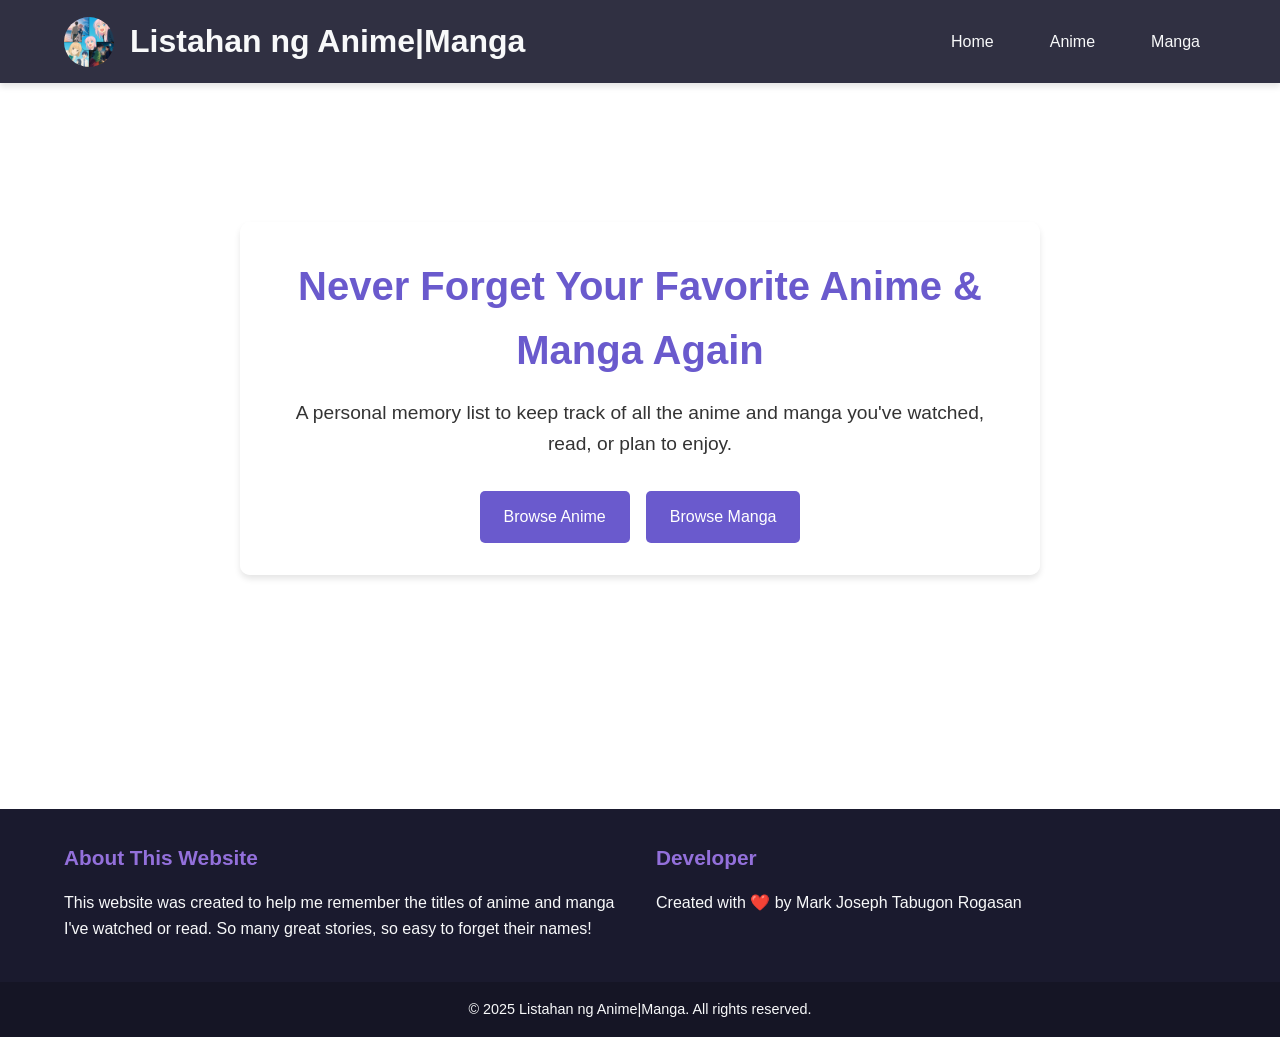
==== commit 185be3bf: "Update index.html" ====
--- a/index.html
+++ b/index.html
@@ -6,7 +6,7 @@
     <title>Listahan ng Anime|Manga</title>
     <link rel="stylesheet" href="css/style.css">
     <link rel="stylesheet" href="https://cdnjs.cloudflare.com/ajax/libs/font-awesome/6.4.0/css/all.min.css">
-    <link rel="icon" href="image/logo.png" type="image/png">
+    <link rel="icon" href="image/icon.png" type="image/png">
 </head>
 <body>
     <!-- Loading Screen -->
@@ -63,4 +63,4 @@
     <script src="js/script.js"></script>
     <script src="js/utils.js"></script>
 </body>
-</html>+</html>
